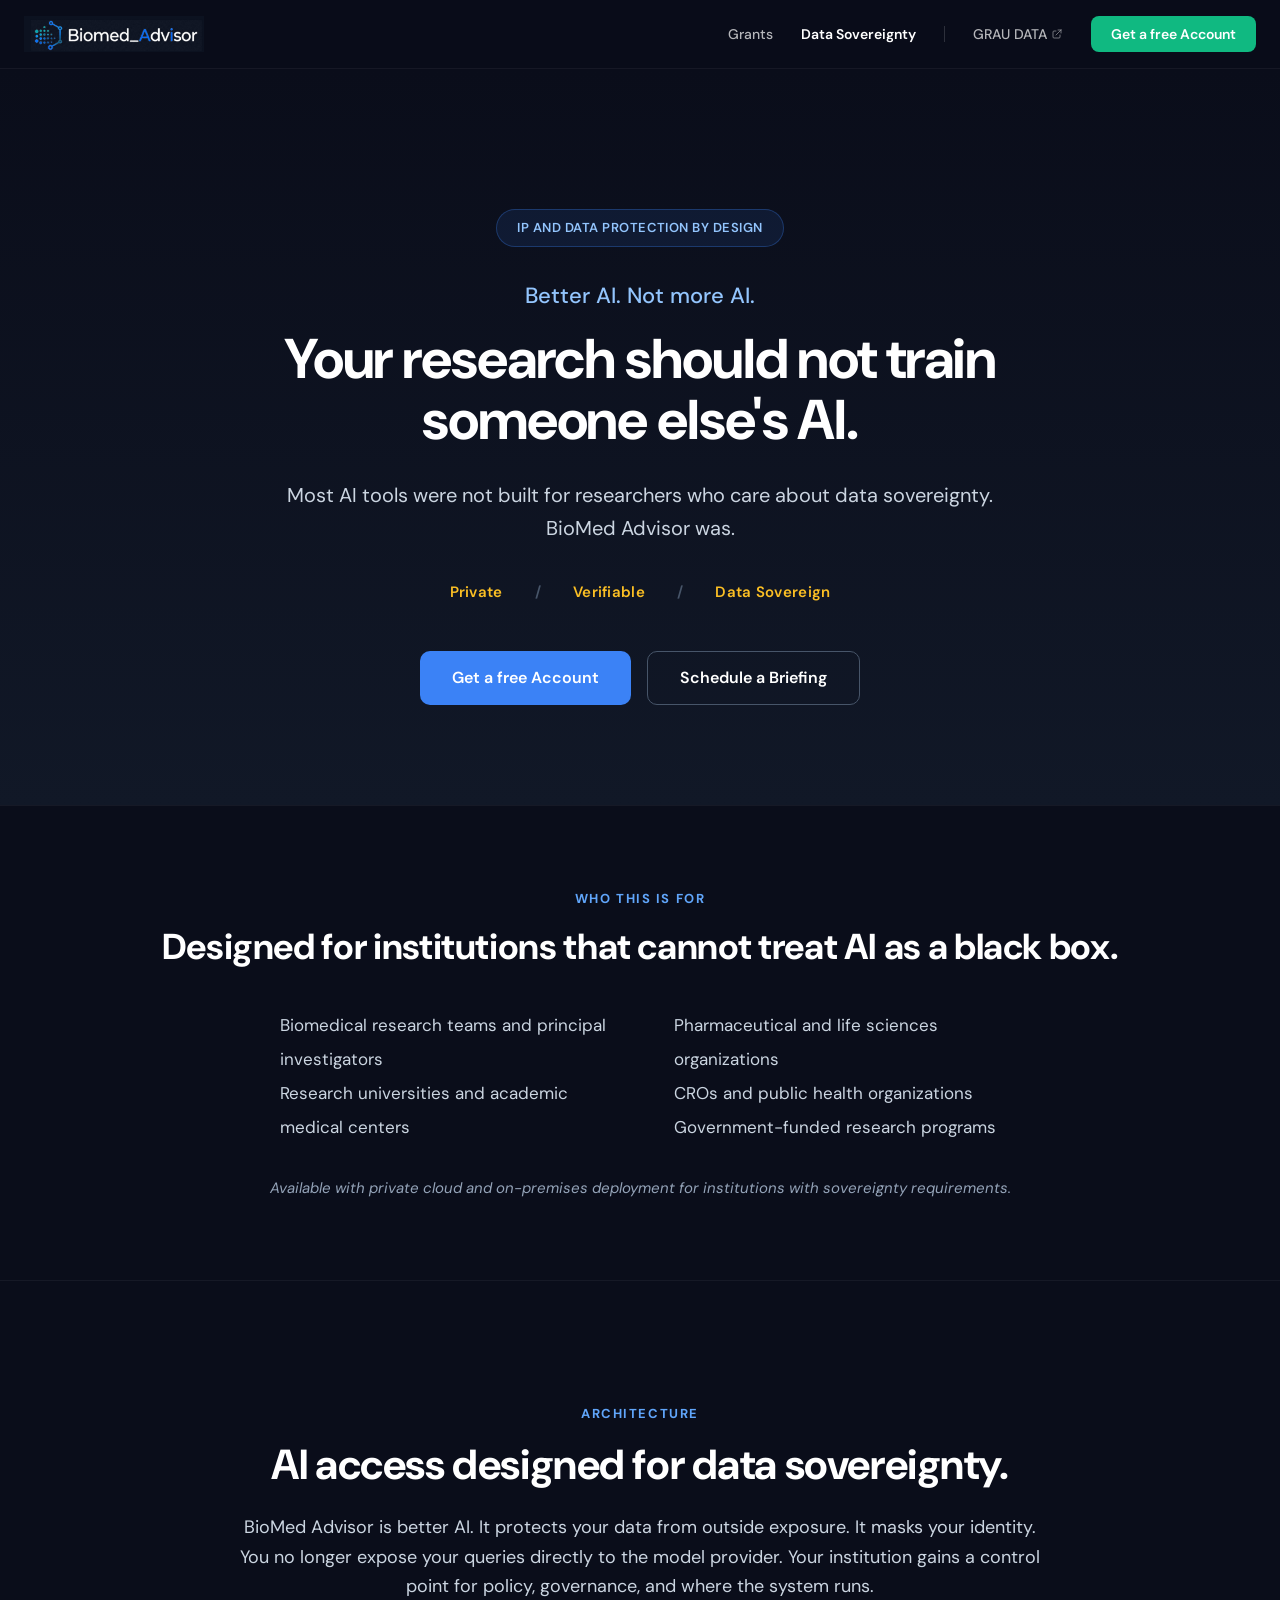
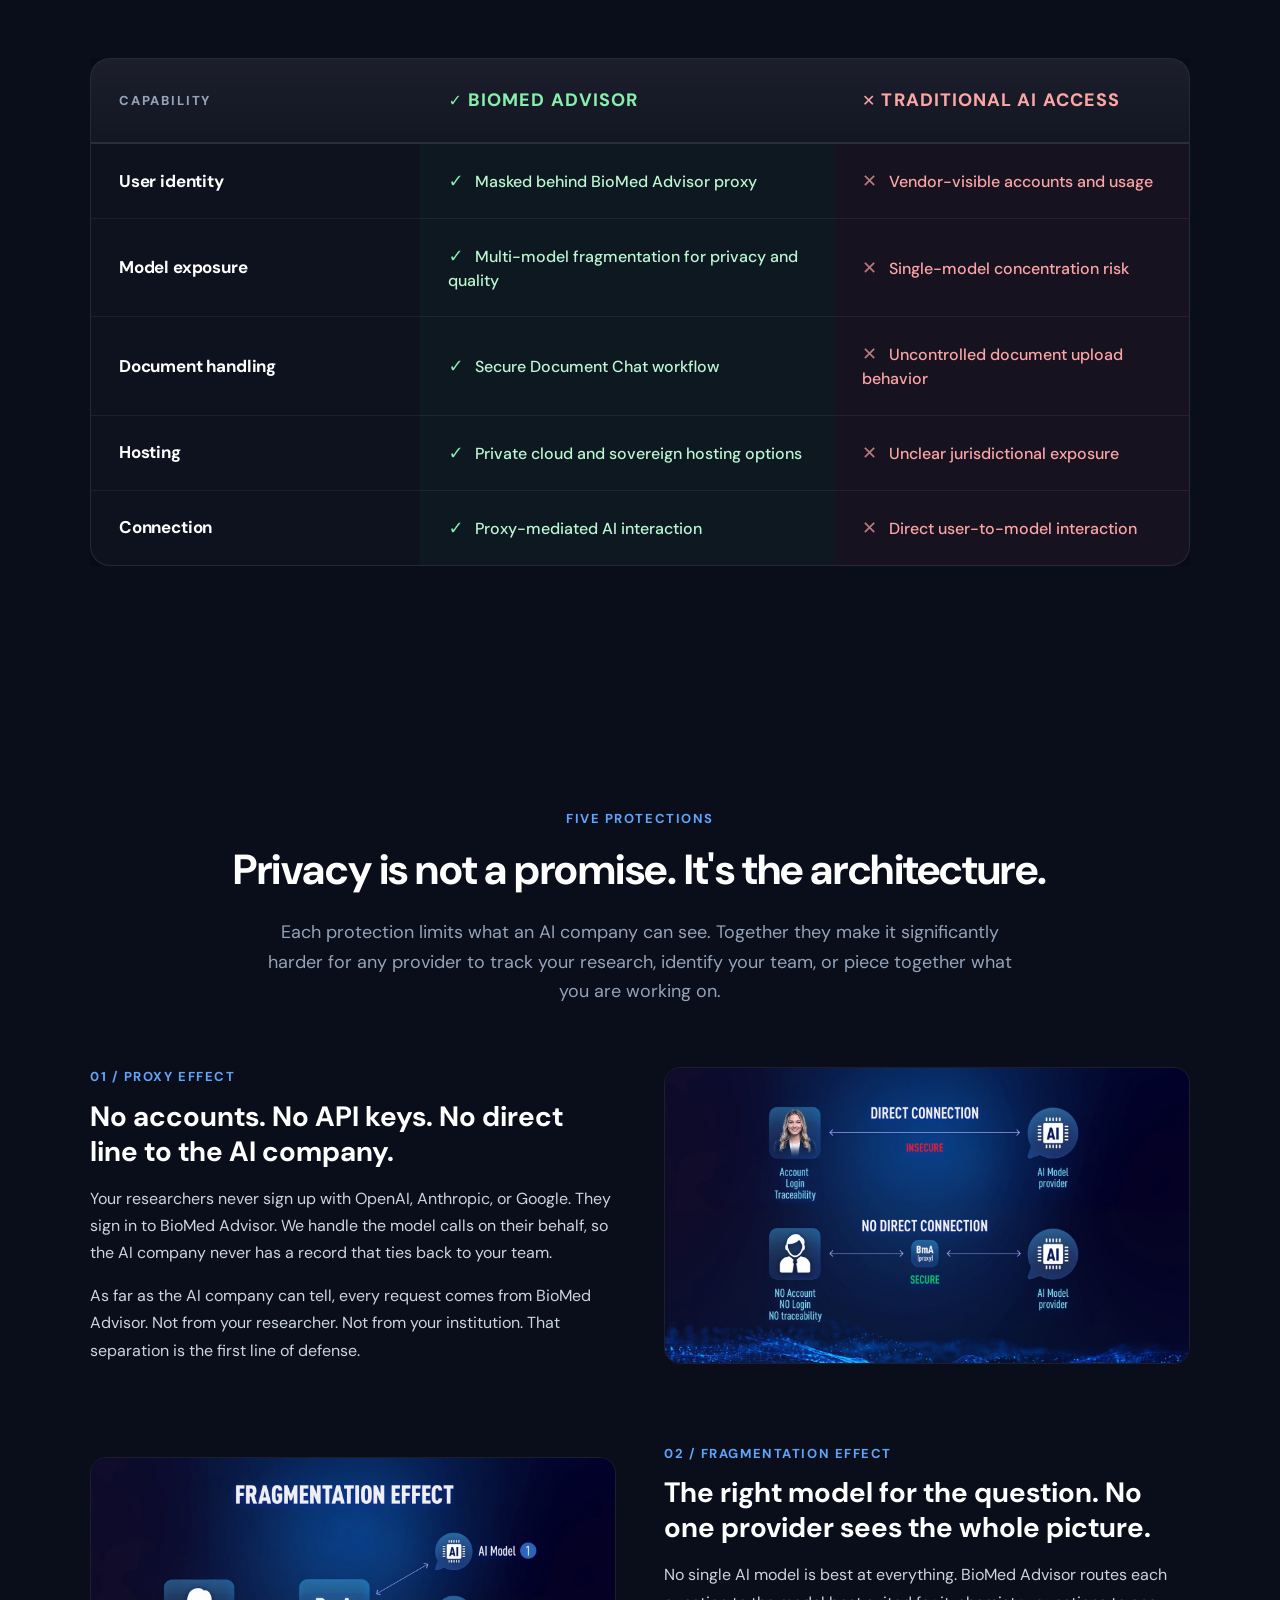
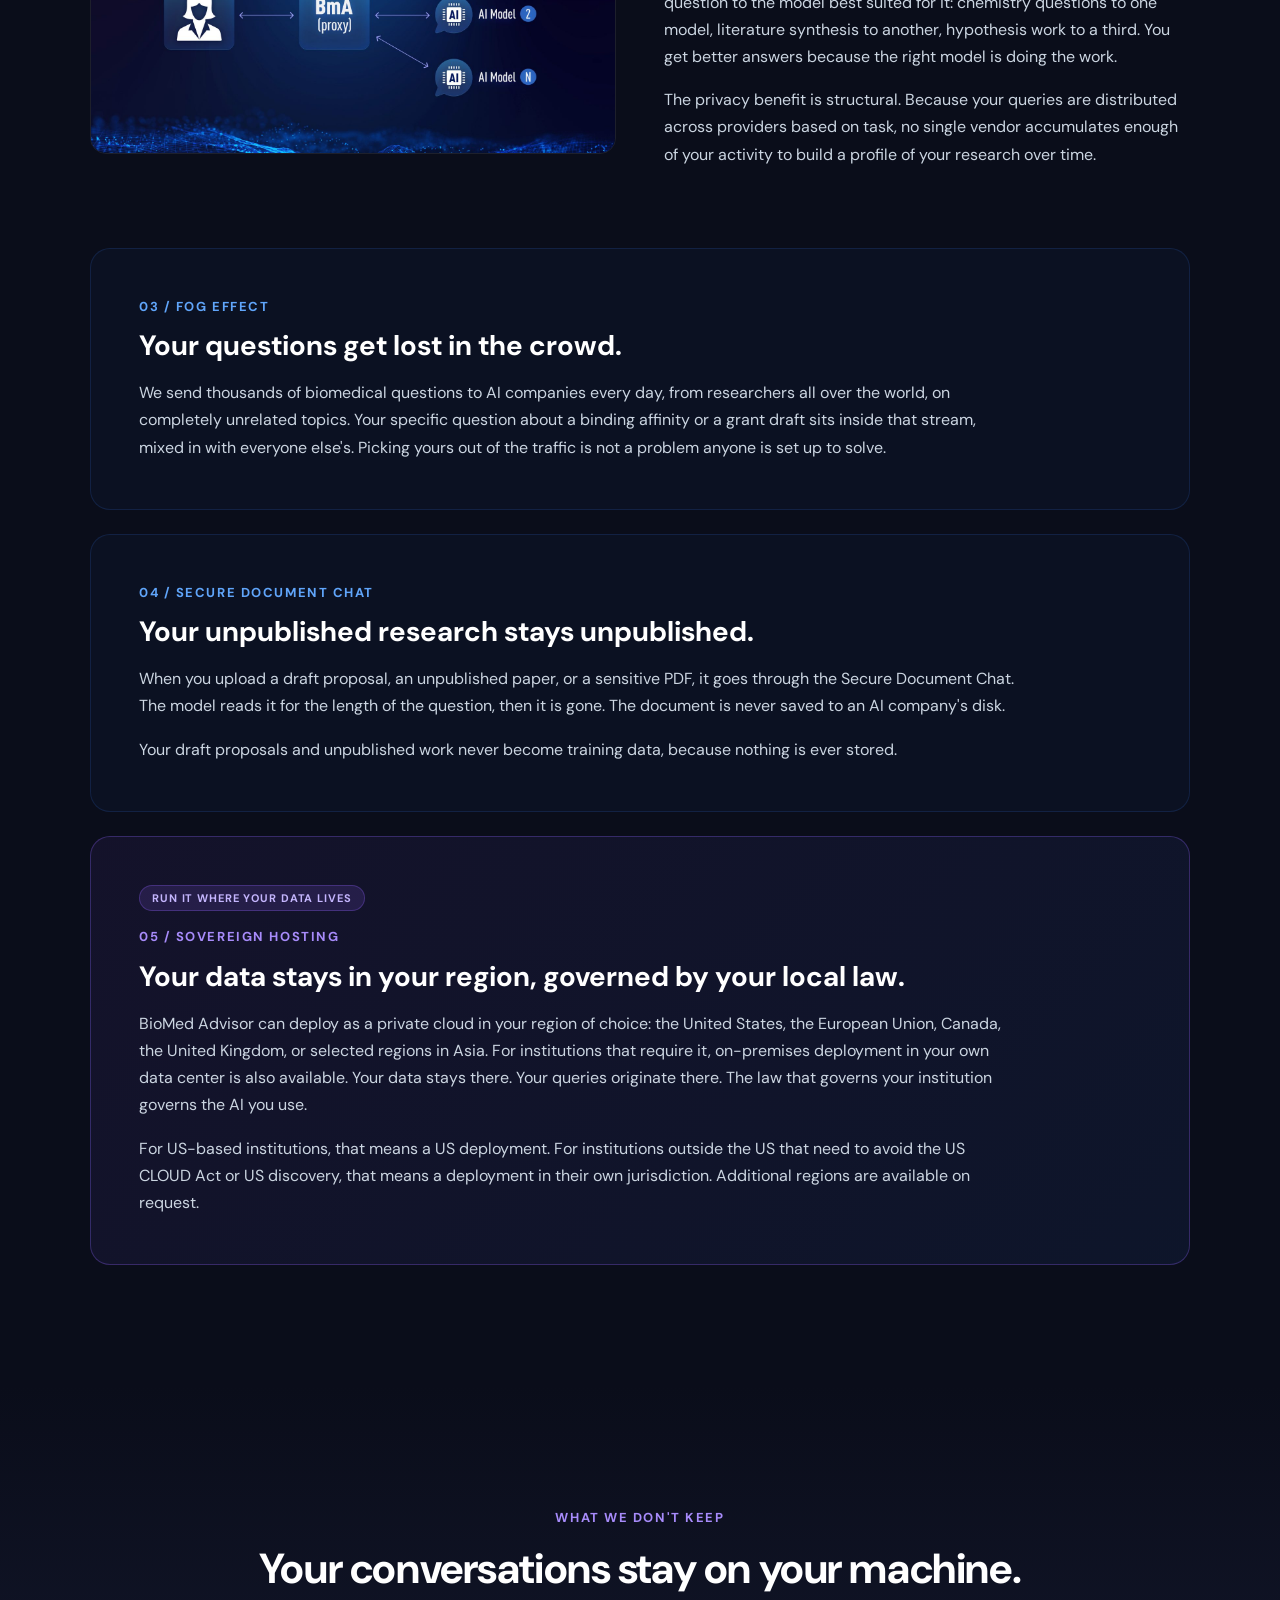
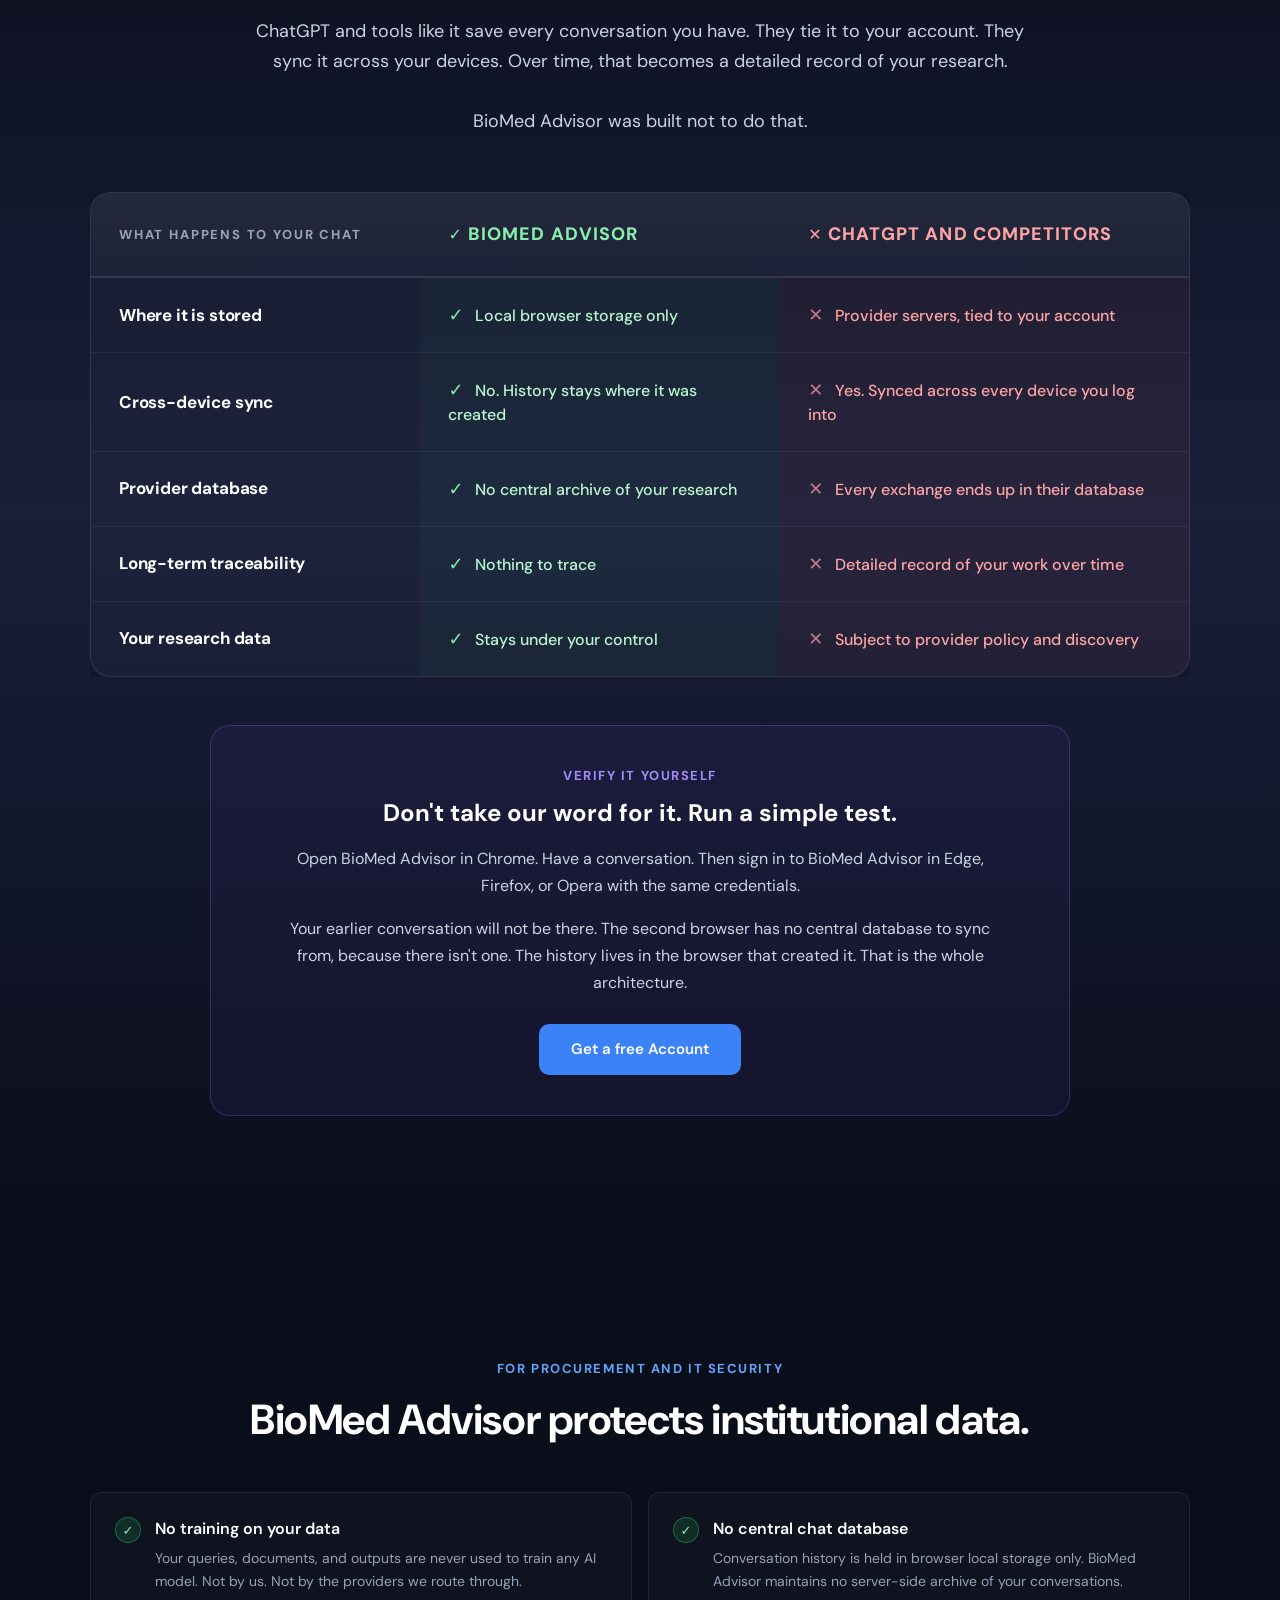
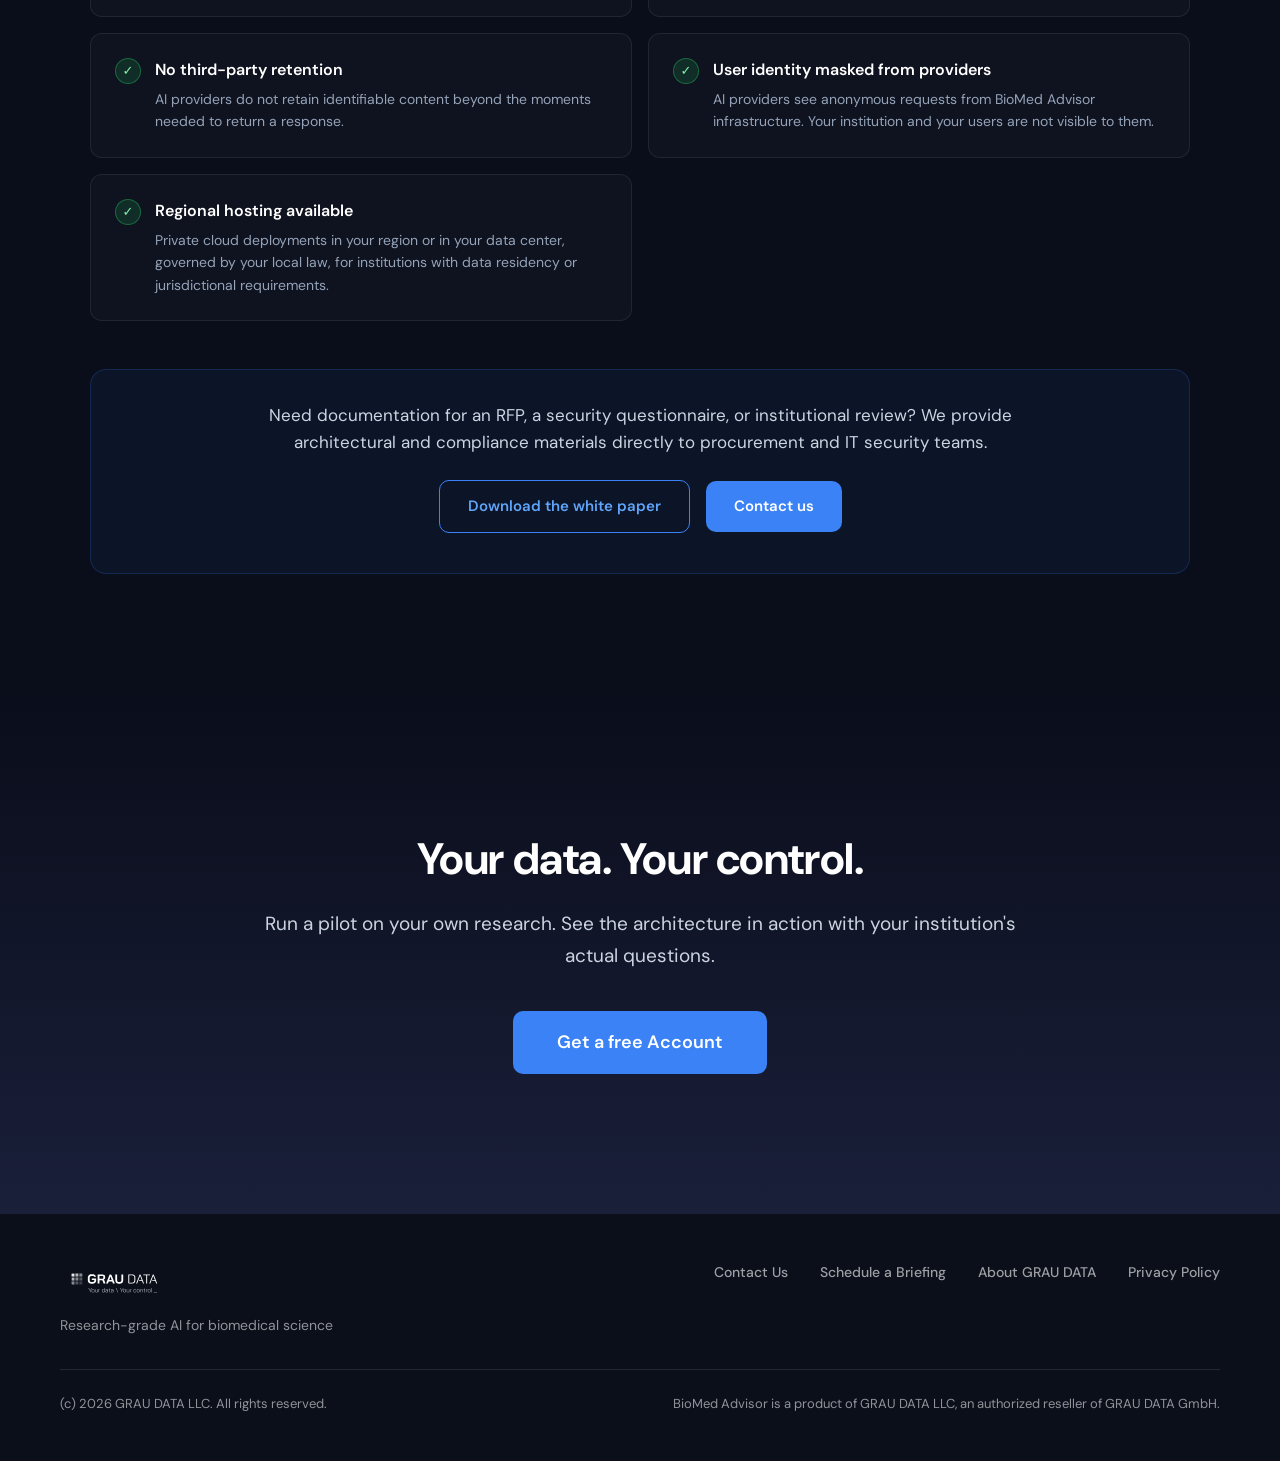
==== data-sovereignty/index.html @ 381a98a2 "Add files via upload" ====
<!DOCTYPE html>
<html lang="en">
<head>
<meta charset="UTF-8"/>
<meta name="viewport" content="width=device-width,initial-scale=1.0"/>
<title>Data Sovereignty &mdash; BioMed Advisor</title>
<meta name="description" content="Your research should not train someone else's AI. Five protections that make BioMed Advisor the only AI built for researchers who care about data sovereignty."/>
<meta property="og:title" content="Data Sovereignty &mdash; BioMed Advisor"/>
<meta property="og:description" content="Better AI. Not more AI. Private. Verifiable. Data Sovereign."/>
<meta property="og:type" content="website"/>
<meta property="og:url" content="https://biomedadvisor.com/data-sovereignty"/>
<link rel="stylesheet" href="/styles.css"/>
<link rel="preconnect" href="https://fonts.googleapis.com"/>
<link rel="preconnect" href="https://fonts.gstatic.com" crossorigin/>
<link href="https://fonts.googleapis.com/css2?family=DM+Sans:ital,wght@0,300;0,400;0,500;0,600;0,700;1,400&family=DM+Serif+Display:ital@0;1&display=swap" rel="stylesheet"/>
<style>
*{font-family:'DM Sans',system-ui,sans-serif;box-sizing:border-box;margin:0;padding:0;}
body{background:#0a0d1a;color:#fff;overflow-x:hidden;}
h1,h2,h3,h4{font-family:'DM Sans',system-ui,sans-serif;}
.reveal,.reveal-left,.reveal-right{opacity:1;transform:none;transition:opacity 0.6s ease,transform 0.6s ease;}
.reveal.animate{opacity:0;transform:translateY(30px);}
.reveal.animate.visible{opacity:1;transform:translateY(0);}
.reveal-left.animate{opacity:0;transform:translateX(-30px);}
.reveal-left.animate.visible{opacity:1;transform:translateX(0);}
.reveal-right.animate{opacity:0;transform:translateX(30px);}
.reveal-right.animate.visible{opacity:1;transform:translateX(0);}
.delay-1{transition-delay:.1s;}.delay-2{transition-delay:.2s;}.delay-3{transition-delay:.3s;}
.btn-primary{background:#3b82f6;color:#fff;border:none;padding:14px 32px;border-radius:10px;font-weight:600;font-size:16px;cursor:pointer;transition:background 0.15s,transform 0.15s;display:inline-flex;align-items:center;justify-content:center;text-decoration:none;}
.btn-primary:hover{background:#2563eb;}
.btn-primary:active{transform:translateY(1px);}
.btn-secondary{background:transparent;color:#fff;border:1px solid #475569;padding:14px 32px;border-radius:10px;font-weight:600;font-size:16px;cursor:pointer;transition:border-color 0.15s,color 0.15s;display:inline-flex;align-items:center;justify-content:center;text-decoration:none;}
.btn-secondary:hover{border-color:#93c5fd;color:#93c5fd;}
.eyebrow{font-size:13px;font-weight:700;letter-spacing:0.12em;color:#60a5fa;text-transform:uppercase;}
.eyebrow-purple{font-size:13px;font-weight:700;letter-spacing:0.12em;color:#a78bfa;text-transform:uppercase;}
.section-title{font-size:42px;font-weight:700;letter-spacing:-0.01em;line-height:1.15;}
@media(max-width:900px){.section-title{font-size:30px !important;}.hero-title{font-size:40px !important;}}
.hero-title{font-size:56px;font-weight:700;line-height:1.1;letter-spacing:-0.02em;}
.lead{font-size:19px;color:#cbd5e1;line-height:1.65;}
.compare-table{width:100%;border-collapse:separate;border-spacing:0;background:rgba(255,255,255,0.02);border:1px solid rgba(255,255,255,0.1);border-radius:20px;overflow:hidden;box-shadow:0 20px 60px rgba(0,0,0,0.4);}
.compare-table thead tr{background:linear-gradient(180deg,rgba(255,255,255,0.06) 0%,rgba(255,255,255,0.02) 100%);}
.compare-table th{padding:28px 28px;text-align:left;font-size:14px;letter-spacing:0.14em;text-transform:uppercase;font-weight:800;border-bottom:2px solid rgba(255,255,255,0.1);}
.compare-table th.feature-head{color:#94a3b8;font-size:13px;}
.compare-table th.bma{color:#86efac;font-size:18px;letter-spacing:0.06em;}
.compare-table th.trad{color:#fca5a5;font-size:18px;letter-spacing:0.06em;}
.compare-table th.bma::before{content:"\2713  ";font-size:16px;}
.compare-table th.trad::before{content:"\2715  ";font-size:16px;}
.compare-table td{padding:24px 28px;font-size:16px;border-bottom:1px solid rgba(255,255,255,0.06);vertical-align:middle;line-height:1.45;}
.compare-table tr:last-child td{border-bottom:none;}
.compare-table td.feature{font-weight:700;color:#fff;width:30%;font-size:17px;letter-spacing:-0.01em;}
.compare-table td.bma-cell{color:#bbf7d0;font-weight:500;background:rgba(34,197,94,0.04);position:relative;}
.compare-table td.bma-cell::before{content:"\2713";color:#86efac;font-weight:700;margin-right:12px;font-size:18px;display:inline-block;}
.compare-table td.trad-cell{color:#fca5a5;font-weight:500;background:rgba(239,68,68,0.04);position:relative;}
.compare-table td.trad-cell::before{content:"\2715";color:#fca5a5;font-weight:700;margin-right:12px;font-size:18px;display:inline-block;opacity:0.7;}
.compare-table tbody tr{transition:background 0.15s;}
.compare-table tbody tr:hover{background:rgba(255,255,255,0.015);}
.compare-table tbody tr:hover td.bma-cell{background:rgba(34,197,94,0.07);}
.compare-table tbody tr:hover td.trad-cell{background:rgba(239,68,68,0.07);}
@media(max-width:700px){
  .compare-table th,.compare-table td{padding:16px 14px;font-size:13px;}
  .compare-table th.bma,.compare-table th.trad{font-size:14px;}
  .compare-table td.feature{font-size:14px;width:34%;}
  .compare-table td.bma-cell::before,.compare-table td.trad-cell::before{margin-right:6px;font-size:14px;}
}
.pillar-row{display:grid;grid-template-columns:1fr 1fr;gap:48px;align-items:center;margin-bottom:80px;}
@media(max-width:900px){.pillar-row{grid-template-columns:1fr;gap:32px;margin-bottom:56px;}}
.pillar-row.reverse > div:first-child{order:2;}
.pillar-row.reverse > div:last-child{order:1;}
@media(max-width:900px){.pillar-row.reverse > div:first-child,.pillar-row.reverse > div:last-child{order:initial;}}
.pillar-img{width:100%;border-radius:16px;border:1px solid rgba(255,255,255,0.08);display:block;}
.pillar-card{background:rgba(59,130,246,0.04);border:1px solid rgba(59,130,246,0.15);border-radius:20px;padding:48px;margin-bottom:24px;}
@media(max-width:700px){.pillar-card{padding:32px 24px;}}
.pillar-sovereign{background:linear-gradient(135deg,rgba(139,92,246,0.08) 0%,rgba(59,130,246,0.08) 100%);border:1px solid rgba(139,92,246,0.3);border-radius:20px;padding:48px;}
@media(max-width:700px){.pillar-sovereign{padding:32px 24px;}}
.compliance-grid{display:grid;grid-template-columns:1fr 1fr;gap:16px;}
@media(max-width:900px){.compliance-grid{grid-template-columns:1fr;}}
.compliance-card{background:rgba(255,255,255,0.025);border:1px solid rgba(255,255,255,0.08);border-radius:12px;padding:24px;display:flex;gap:14px;}
.compliance-check{flex-shrink:0;width:26px;height:26px;border-radius:9999px;background:rgba(34,197,94,0.15);border:1px solid rgba(34,197,94,0.4);color:#86efac;display:flex;align-items:center;justify-content:center;font-weight:700;font-size:13px;}
.audience-list{max-width:760px;margin:0 auto;padding-left:20px;color:#cbd5e1;line-height:2;font-size:17px;column-count:2;column-gap:48px;}
@media(max-width:700px){.audience-list{column-count:1;font-size:15px;}}
.kicker-trio{display:flex;justify-content:center;flex-wrap:wrap;gap:12px 32px;font-size:15px;font-weight:600;color:#fbbf24;letter-spacing:0.02em;}
.kicker-divider{color:#475569;}
.section{padding:120px 24px;}
@media(max-width:900px){.section{padding:80px 20px;}}
.nav-link{transition:color 0.15s;}
.nav-link:hover{color:#fff;}
.mobile-menu{display:none;}
.mobile-menu.open{display:flex;}
@media(max-width:767px){.desktop-nav{display:none;}.mobile-toggle{display:flex;}}
@media(min-width:768px){.mobile-toggle{display:none;}}
</style>
</head>
<body>

<!-- NAV -->
<nav id="bma-nav" class="sticky top-0 z-50 backdrop-blur-md border-b border-white/5 transition-shadow duration-200" style="background:rgba(10,13,26,0.95);">
  <div class="max-w-7xl mx-auto px-6 py-4 flex items-center justify-between gap-6">
    <a href="/" class="flex items-center no-underline">
      <img src="/assets/bma-logo.png" alt="BioMed Advisor" style="height:36px;width:auto;display:block;"/>
    </a>
    <div class="desktop-nav hidden md:flex items-center gap-7">
      <a href="/grants" class="nav-link text-sm font-medium text-white/70 no-underline">Grants</a>
      <a href="/data-sovereignty" class="nav-link text-sm font-semibold text-white no-underline">Data Sovereignty</a>
      <span class="w-px h-4 bg-white/15"></span>
      <a href="https://us.graudata.com" target="_blank" rel="noopener" class="nav-link text-sm font-medium text-white/70 no-underline inline-flex items-center gap-1">
        GRAU DATA
        <svg class="w-3 h-3 opacity-60" fill="none" viewBox="0 0 24 24" stroke="currentColor"><path stroke-linecap="round" stroke-linejoin="round" stroke-width="2" d="M10 6H6a2 2 0 00-2 2v10a2 2 0 002 2h10a2 2 0 002-2v-4M14 4h6m0 0v6m0-6L10 14"/></svg>
      </a>
      <button onclick="openAccountModal()" class="text-sm font-semibold text-white px-5 py-2 rounded-lg" style="background:#10b981;border:none;cursor:pointer;">Get a free Account</button>
    </div>
    <button class="mobile-toggle md:hidden text-white" onclick="toggleMobileMenu()" aria-label="Toggle menu">
      <svg class="w-6 h-6" fill="none" viewBox="0 0 24 24" stroke="currentColor"><path stroke-linecap="round" stroke-linejoin="round" stroke-width="2" d="M4 6h16M4 12h16M4 18h16"/></svg>
    </button>
  </div>
  <div id="mobile-menu" class="mobile-menu md:hidden flex-col gap-1 px-6 pb-4" style="background:rgba(10,13,26,0.98);">
    <a href="/grants" class="text-base font-medium text-white/80 py-3 no-underline border-b border-white/5">Grants</a>
    <a href="/data-sovereignty" class="text-base font-semibold text-white py-3 no-underline border-b border-white/5">Data Sovereignty</a>
    <a href="https://us.graudata.com" target="_blank" rel="noopener" class="text-base font-medium text-white/80 py-3 no-underline border-b border-white/5 inline-flex items-center gap-1">
      GRAU DATA
      <svg class="w-3 h-3 opacity-60" fill="none" viewBox="0 0 24 24" stroke="currentColor"><path stroke-linecap="round" stroke-linejoin="round" stroke-width="2" d="M10 6H6a2 2 0 00-2 2v10a2 2 0 002 2h10a2 2 0 002-2v-4M14 4h6m0 0v6m0-6L10 14"/></svg>
    </a>
    <button onclick="openAccountModal()" class="mt-3 text-sm font-semibold text-white px-5 py-3 rounded-lg" style="background:#10b981;border:none;cursor:pointer;">Get a free Account</button>
  </div>
</nav>

<!-- HERO -->
<section class="section" style="padding:140px 24px 100px;text-align:center;background:linear-gradient(180deg,#0a0d1a 0%,#111827 100%);">
  <div style="max-width:980px;margin:0 auto;">
    <div class="reveal" style="display:inline-flex;align-items:center;gap:8px;background:rgba(59,130,246,0.1);border:1px solid rgba(59,130,246,0.3);border-radius:9999px;padding:8px 20px;font-size:13px;font-weight:600;margin-bottom:32px;color:#93c5fd;letter-spacing:0.04em;">
      IP AND DATA PROTECTION BY DESIGN
    </div>
    <div class="reveal delay-1" style="font-size:22px;font-weight:500;color:#93c5fd;margin-bottom:16px;">Better AI. Not more AI.</div>
    <h1 class="hero-title reveal delay-1" style="margin:0 auto 28px;max-width:920px;">
      Your research should not train someone else's AI.
    </h1>
    <p class="lead reveal delay-2" style="font-size:20px;max-width:760px;margin:0 auto 36px;">
      Most AI tools were not built for researchers who care about data sovereignty. BioMed Advisor was.
    </p>
    <div class="reveal delay-2 kicker-trio" style="margin-bottom:48px;">
      <span>Private</span>
      <span class="kicker-divider">/</span>
      <span>Verifiable</span>
      <span class="kicker-divider">/</span>
      <span>Data Sovereign</span>
    </div>
    <div class="reveal delay-3" style="display:flex;gap:16px;justify-content:center;flex-wrap:wrap;">
      <button onclick="openAccountModal()" class="btn-primary">Get a free Account</button>
      <a href="https://tidycal.com/graudata/30-minute-meeting-1dleel9" target="_blank" rel="noopener" class="btn-secondary">Schedule a Briefing</a>
    </div>
  </div>
</section>

<!-- AUDIENCE -->
<section class="section" style="padding:80px 24px;background:#0a0d1a;border-top:1px solid rgba(255,255,255,0.05);">
  <div style="max-width:1100px;margin:0 auto;">
    <div class="reveal" style="text-align:center;margin-bottom:40px;">
      <span class="eyebrow">WHO THIS IS FOR</span>
      <h2 class="section-title" style="margin:16px 0 0;font-size:36px;">Designed for institutions that cannot treat AI as a black box.</h2>
    </div>
    <ul class="audience-list reveal delay-1">
      <li>Biomedical research teams and principal investigators</li>
      <li>Research universities and academic medical centers</li>
      <li>Pharmaceutical and life sciences organizations</li>
      <li>CROs and public health organizations</li>
      <li>Government-funded research programs</li>
    </ul>
    <p class="reveal delay-2" style="text-align:center;font-size:15px;color:#94a3b8;font-style:italic;max-width:760px;margin:32px auto 0;line-height:1.6;">Available with private cloud and on-premises deployment for institutions with sovereignty requirements.</p>
  </div>
</section>

<!-- TOPOLOGY -->
<section class="section" style="background:#0a0d1a;border-top:1px solid rgba(255,255,255,0.05);">
  <div style="max-width:1100px;margin:0 auto;">
    <div class="reveal" style="text-align:center;margin-bottom:56px;">
      <span class="eyebrow">ARCHITECTURE</span>
      <h2 class="section-title" style="margin:16px 0 24px;">AI access designed for data sovereignty.</h2>
      <p class="lead" style="font-size:18px;max-width:820px;margin:0 auto;">
        BioMed Advisor is better AI. It protects your data from outside exposure. It masks your identity. You no longer expose your queries directly to the model provider. Your institution gains a control point for policy, governance, and where the system runs.
      </p>
    </div>
    <div class="reveal delay-1" style="overflow-x:auto;">
      <table class="compare-table">
        <thead>
          <tr>
            <th class="feature-head" style="width:30%;">Capability</th>
            <th class="bma">BioMed Advisor</th>
            <th class="trad">Traditional AI Access</th>
          </tr>
        </thead>
        <tbody>
          <tr>
            <td class="feature">User identity</td>
            <td class="bma-cell">Masked behind BioMed Advisor proxy</td>
            <td class="trad-cell">Vendor-visible accounts and usage</td>
          </tr>
          <tr>
            <td class="feature">Model exposure</td>
            <td class="bma-cell">Multi-model fragmentation for privacy and quality</td>
            <td class="trad-cell">Single-model concentration risk</td>
          </tr>
          <tr>
            <td class="feature">Document handling</td>
            <td class="bma-cell">Secure Document Chat workflow</td>
            <td class="trad-cell">Uncontrolled document upload behavior</td>
          </tr>
          <tr>
            <td class="feature">Hosting</td>
            <td class="bma-cell">Private cloud and sovereign hosting options</td>
            <td class="trad-cell">Unclear jurisdictional exposure</td>
          </tr>
          <tr>
            <td class="feature">Connection</td>
            <td class="bma-cell">Proxy-mediated AI interaction</td>
            <td class="trad-cell">Direct user-to-model interaction</td>
          </tr>
        </tbody>
      </table>
    </div>
  </div>
</section>

<!-- FIVE PILLARS INTRO -->
<section class="section" style="padding:120px 24px 60px;background:#0a0d1a;">
  <div class="reveal" style="max-width:1100px;margin:0 auto;text-align:center;">
    <span class="eyebrow">FIVE PROTECTIONS</span>
    <h2 class="section-title" style="margin:16px 0 24px;">Privacy is not a promise. It's the architecture.</h2>
    <p class="lead" style="font-size:18px;color:#94a3b8;max-width:760px;margin:0 auto;">
      Each protection limits what an AI company can see. Together they make it significantly harder for any provider to track your research, identify your team, or piece together what you are working on.
    </p>
  </div>
</section>

<!-- FIVE PILLARS -->
<section class="section" style="padding:0 24px 120px;background:#0a0d1a;">
  <div style="max-width:1100px;margin:0 auto;">

    <div class="pillar-row reveal">
      <div>
        <div class="eyebrow" style="margin-bottom:12px;">01 / PROXY EFFECT</div>
        <h3 style="font-size:28px;font-weight:700;margin-bottom:16px;line-height:1.25;">No accounts. No API keys. No direct line to the AI company.</h3>
        <p style="font-size:16px;color:#cbd5e1;line-height:1.7;margin-bottom:16px;">Your researchers never sign up with OpenAI, Anthropic, or Google. They sign in to BioMed Advisor. We handle the model calls on their behalf, so the AI company never has a record that ties back to your team.</p>
        <p style="font-size:16px;color:#cbd5e1;line-height:1.7;">As far as the AI company can tell, every request comes from BioMed Advisor. Not from your researcher. Not from your institution. That separation is the first line of defense.</p>
      </div>
      <div>
        <img src="/assets/diagram-proxy.jpg" alt="Proxy architecture diagram: direct researcher-to-AI is insecure; routing through BioMed Advisor proxy is secure" loading="lazy" decoding="async" class="pillar-img"/>
      </div>
    </div>

    <div class="pillar-row reverse reveal">
      <div>
        <div class="eyebrow" style="margin-bottom:12px;">02 / FRAGMENTATION EFFECT</div>
        <h3 style="font-size:28px;font-weight:700;margin-bottom:16px;line-height:1.25;">The right model for the question. No one provider sees the whole picture.</h3>
        <p style="font-size:16px;color:#cbd5e1;line-height:1.7;margin-bottom:16px;">No single AI model is best at everything. BioMed Advisor routes each question to the model best suited for it: chemistry questions to one model, literature synthesis to another, hypothesis work to a third. You get better answers because the right model is doing the work.</p>
        <p style="font-size:16px;color:#cbd5e1;line-height:1.7;">The privacy benefit is structural. Because your queries are distributed across providers based on task, no single vendor accumulates enough of your activity to build a profile of your research over time.</p>
      </div>
      <div>
        <img src="/assets/diagram-fragmentation.jpg" alt="Fragmentation effect diagram: queries fan out from BmA proxy to multiple independent AI models" loading="lazy" decoding="async" class="pillar-img"/>
      </div>
    </div>

    <div class="pillar-card reveal">
      <div class="eyebrow" style="margin-bottom:12px;">03 / FOG EFFECT</div>
      <h3 style="font-size:28px;font-weight:700;margin-bottom:16px;line-height:1.25;">Your questions get lost in the crowd.</h3>
      <p style="font-size:16px;color:#cbd5e1;line-height:1.7;max-width:880px;">We send thousands of biomedical questions to AI companies every day, from researchers all over the world, on completely unrelated topics. Your specific question about a binding affinity or a grant draft sits inside that stream, mixed in with everyone else's. Picking yours out of the traffic is not a problem anyone is set up to solve.</p>
    </div>

    <div class="pillar-card reveal">
      <div class="eyebrow" style="margin-bottom:12px;">04 / SECURE DOCUMENT CHAT</div>
      <h3 style="font-size:28px;font-weight:700;margin-bottom:16px;line-height:1.25;">Your unpublished research stays unpublished.</h3>
      <p style="font-size:16px;color:#cbd5e1;line-height:1.7;margin-bottom:16px;max-width:880px;">When you upload a draft proposal, an unpublished paper, or a sensitive PDF, it goes through the Secure Document Chat. The model reads it for the length of the question, then it is gone. The document is never saved to an AI company's disk.</p>
      <p style="font-size:16px;color:#cbd5e1;line-height:1.7;max-width:880px;">Your draft proposals and unpublished work never become training data, because nothing is ever stored.</p>
    </div>

    <div class="pillar-sovereign reveal">
      <div style="display:inline-flex;align-items:center;gap:8px;background:rgba(139,92,246,0.15);border:1px solid rgba(139,92,246,0.3);border-radius:9999px;padding:4px 12px;font-size:11px;font-weight:700;margin-bottom:16px;color:#c4b5fd;letter-spacing:0.08em;text-transform:uppercase;">
        Run it where your data lives
      </div>
      <div class="eyebrow-purple" style="margin-bottom:12px;">05 / SOVEREIGN HOSTING</div>
      <h3 style="font-size:28px;font-weight:700;margin-bottom:16px;line-height:1.25;">Your data stays in your region, governed by your local law.</h3>
      <p style="font-size:16px;color:#cbd5e1;line-height:1.7;margin-bottom:16px;max-width:880px;">BioMed Advisor can deploy as a private cloud in your region of choice: the United States, the European Union, Canada, the United Kingdom, or selected regions in Asia. For institutions that require it, on-premises deployment in your own data center is also available. Your data stays there. Your queries originate there. The law that governs your institution governs the AI you use.</p>
      <p style="font-size:16px;color:#cbd5e1;line-height:1.7;max-width:880px;">For US-based institutions, that means a US deployment. For institutions outside the US that need to avoid the US CLOUD Act or US discovery, that means a deployment in their own jurisdiction. Additional regions are available on request.</p>
    </div>

  </div>
</section>

<!-- LOCAL CHAT HISTORY -->
<section class="section" style="background:linear-gradient(180deg,#0a0d1a 0%,#1a1f3a 50%,#0a0d1a 100%);">
  <div style="max-width:1100px;margin:0 auto;">
    <div class="reveal" style="text-align:center;margin-bottom:56px;">
      <span class="eyebrow-purple">WHAT WE DON'T KEEP</span>
      <h2 class="section-title" style="margin:16px 0 24px;">Your conversations stay on your machine.</h2>
      <p class="lead" style="font-size:18px;max-width:780px;margin:0 auto;">
        ChatGPT and tools like it save every conversation you have. They tie it to your account. They sync it across your devices. Over time, that becomes a detailed record of your research.
        <br/><br/>
        BioMed Advisor was built not to do that.
      </p>
    </div>
    <div class="reveal delay-1" style="overflow-x:auto;margin-bottom:48px;">
      <table class="compare-table">
        <thead>
          <tr>
            <th class="feature-head" style="width:30%;">What happens to your chat</th>
            <th class="bma">BioMed Advisor</th>
            <th class="trad">ChatGPT and competitors</th>
          </tr>
        </thead>
        <tbody>
          <tr>
            <td class="feature">Where it is stored</td>
            <td class="bma-cell">Local browser storage only</td>
            <td class="trad-cell">Provider servers, tied to your account</td>
          </tr>
          <tr>
            <td class="feature">Cross-device sync</td>
            <td class="bma-cell">No. History stays where it was created</td>
            <td class="trad-cell">Yes. Synced across every device you log into</td>
          </tr>
          <tr>
            <td class="feature">Provider database</td>
            <td class="bma-cell">No central archive of your research</td>
            <td class="trad-cell">Every exchange ends up in their database</td>
          </tr>
          <tr>
            <td class="feature">Long-term traceability</td>
            <td class="bma-cell">Nothing to trace</td>
            <td class="trad-cell">Detailed record of your work over time</td>
          </tr>
          <tr>
            <td class="feature">Your research data</td>
            <td class="bma-cell">Stays under your control</td>
            <td class="trad-cell">Subject to provider policy and discovery</td>
          </tr>
        </tbody>
      </table>
    </div>
    <div class="reveal delay-2" style="background:rgba(139,92,246,0.06);border:1px solid rgba(139,92,246,0.3);border-radius:20px;padding:40px;text-align:center;max-width:860px;margin:0 auto;">
      <div class="eyebrow-purple" style="margin-bottom:12px;">VERIFY IT YOURSELF</div>
      <h3 style="font-size:24px;font-weight:700;margin-bottom:16px;line-height:1.3;">Don't take our word for it. Run a simple test.</h3>
      <p style="font-size:16px;color:#cbd5e1;line-height:1.7;margin-bottom:16px;max-width:720px;margin-left:auto;margin-right:auto;">Open BioMed Advisor in Chrome. Have a conversation. Then sign in to BioMed Advisor in Edge, Firefox, or Opera with the same credentials.</p>
      <p style="font-size:16px;color:#cbd5e1;line-height:1.7;max-width:720px;margin:0 auto 28px;">Your earlier conversation will not be there. The second browser has no central database to sync from, because there isn't one. The history lives in the browser that created it. That is the whole architecture.</p>
      <button onclick="openAccountModal()" class="btn-primary" style="padding:14px 32px;font-size:15px;">Get a free Account</button>
    </div>
  </div>
</section>

<!-- COMPLIANCE -->
<section class="section" style="background:#0a0d1a;">
  <div style="max-width:1100px;margin:0 auto;">
    <div class="reveal" style="text-align:center;margin-bottom:48px;">
      <span class="eyebrow">FOR PROCUREMENT AND IT SECURITY</span>
      <h2 class="section-title" style="margin:16px 0 0;">BioMed Advisor protects institutional data.</h2>
    </div>
    <div class="compliance-grid reveal delay-1">
      <div class="compliance-card">
        <div class="compliance-check">&#10003;</div>
        <div>
          <h4 style="font-size:16px;font-weight:600;margin-bottom:6px;">No training on your data</h4>
          <p style="color:#94a3b8;line-height:1.6;font-size:14px;">Your queries, documents, and outputs are never used to train any AI model. Not by us. Not by the providers we route through.</p>
        </div>
      </div>
      <div class="compliance-card">
        <div class="compliance-check">&#10003;</div>
        <div>
          <h4 style="font-size:16px;font-weight:600;margin-bottom:6px;">No central chat database</h4>
          <p style="color:#94a3b8;line-height:1.6;font-size:14px;">Conversation history is held in browser local storage only. BioMed Advisor maintains no server-side archive of your conversations.</p>
        </div>
      </div>
      <div class="compliance-card">
        <div class="compliance-check">&#10003;</div>
        <div>
          <h4 style="font-size:16px;font-weight:600;margin-bottom:6px;">No third-party retention</h4>
          <p style="color:#94a3b8;line-height:1.6;font-size:14px;">AI providers do not retain identifiable content beyond the moments needed to return a response.</p>
        </div>
      </div>
      <div class="compliance-card">
        <div class="compliance-check">&#10003;</div>
        <div>
          <h4 style="font-size:16px;font-weight:600;margin-bottom:6px;">User identity masked from providers</h4>
          <p style="color:#94a3b8;line-height:1.6;font-size:14px;">AI providers see anonymous requests from BioMed Advisor infrastructure. Your institution and your users are not visible to them.</p>
        </div>
      </div>
      <div class="compliance-card">
        <div class="compliance-check">&#10003;</div>
        <div>
          <h4 style="font-size:16px;font-weight:600;margin-bottom:6px;">Regional hosting available</h4>
          <p style="color:#94a3b8;line-height:1.6;font-size:14px;">Private cloud deployments in your region or in your data center, governed by your local law, for institutions with data residency or jurisdictional requirements.</p>
        </div>
      </div>
    </div>
    <div class="reveal delay-2" style="margin-top:48px;padding:32px;background:rgba(59,130,246,0.06);border:1px solid rgba(59,130,246,0.2);border-radius:16px;text-align:center;">
      <p style="font-size:17px;color:#cbd5e1;line-height:1.6;margin-bottom:24px;max-width:760px;margin-left:auto;margin-right:auto;">
        Need documentation for an RFP, a security questionnaire, or institutional review? We provide architectural and compliance materials directly to procurement and IT security teams.
      </p>
      <a href="https://www.dropbox.com/scl/fi/jb4exvbfoer5y5xndxwfx/BioMed_Advisor_White_Paper.pdf?rlkey=gxb13dlmu4iv8b1bwt2qhik6t" target="_blank" rel="noopener" style="display:inline-block;background:transparent;color:#60a5fa;border:1px solid #3b82f6;padding:14px 28px;border-radius:10px;font-size:15px;font-weight:600;text-decoration:none;margin-right:12px;margin-bottom:8px;">Download the white paper</a>
      <button onclick="openContactModal()" style="display:inline-block;background:#3b82f6;color:#fff;border:none;padding:14px 28px;border-radius:10px;font-size:15px;font-weight:600;cursor:pointer;margin-bottom:8px;">Contact us</button>
    </div>
  </div>
</section>

<!-- CLOSING CTA -->
<section class="section" style="padding:140px 24px;text-align:center;background:linear-gradient(180deg,#0a0d1a 0%,#1a1f3a 100%);">
  <div class="reveal" style="max-width:760px;margin:0 auto;">
    <h2 class="section-title" style="font-size:44px;margin-bottom:24px;">Your data. Your control.</h2>
    <p class="lead" style="font-size:19px;margin-bottom:40px;">Run a pilot on your own research. See the architecture in action with your institution's actual questions.</p>
    <button onclick="openAccountModal()" class="btn-primary" style="padding:18px 44px;font-size:18px;">Get a free Account</button>
  </div>
</section>

<!-- FOOTER -->
<footer style="background:#0a0f1a;color:rgba(255,255,255,0.55);padding:48px 40px;box-sizing:border-box;">
  <div style="max-width:1160px;margin:0 auto;">
    <div style="display:flex;justify-content:space-between;align-items:flex-start;flex-wrap:wrap;gap:24px;margin-bottom:32px;">
      <div>
        <img src="/assets/grau-logo-white.svg" alt="GRAU DATA" style="height:42px;width:auto;display:block;margin-bottom:10px;"/>
        <div style="font-size:14px;line-height:1.6;">Research-grade AI for biomedical science</div>
      </div>
      <div style="display:flex;gap:32px;flex-wrap:wrap;align-items:center;">
        <a href="#" onclick="openContactModal();return false;" style="color:rgba(255,255,255,0.6);text-decoration:none;font-size:14px;font-weight:500;cursor:pointer;">Contact Us</a>
        <a href="https://tidycal.com/graudata/30-minute-meeting-1dleel9" target="_blank" rel="noopener" style="color:rgba(255,255,255,0.6);text-decoration:none;font-size:14px;font-weight:500;">Schedule a Briefing</a>
        <a href="/about.html" style="color:rgba(255,255,255,0.6);text-decoration:none;font-size:14px;font-weight:500;">About GRAU DATA</a>
        <a href="/privacy.html" style="color:rgba(255,255,255,0.6);text-decoration:none;font-size:14px;font-weight:500;">Privacy Policy</a>
      </div>
    </div>
    <div style="border-top:1px solid rgba(255,255,255,0.1);padding-top:24px;display:flex;justify-content:space-between;flex-wrap:wrap;gap:12px;font-size:13px;">
      <span>(c) 2026 GRAU DATA LLC. All rights reserved.</span>
      <span>BioMed Advisor is a product of GRAU DATA LLC, an authorized reseller of GRAU DATA GmbH.</span>
    </div>
  </div>
</footer>

<!-- ACCOUNT MODAL -->
<div id="account-modal" style="display:none;position:fixed;inset:0;z-index:9999;align-items:center;justify-content:center;background:rgba(10,25,41,0.85);padding:20px;backdrop-filter:blur(4px);" onclick="if(event.target===this)closeAccountModal();">
  <div style="background:#fff;border-radius:16px;padding:44px 44px 36px;max-width:540px;width:100%;position:relative;box-shadow:0 24px 64px rgba(0,0,0,0.4);max-height:92vh;overflow-y:auto;">
    <button onclick="closeAccountModal()" style="position:absolute;top:16px;right:20px;background:none;border:none;font-size:24px;cursor:pointer;color:#999;line-height:1;padding:4px;" aria-label="Close">&times;</button>
    <div style="text-align:center;margin-bottom:28px;">
      <div style="width:56px;height:56px;background:linear-gradient(135deg,#10b981,#059669);border-radius:16px;display:flex;align-items:center;justify-content:center;margin:0 auto 16px;color:#fff;font-size:20px;font-weight:700;">BmA</div>
      <h3 style="font-family:'DM Serif Display',serif;font-size:26px;color:#0f172a;margin:0 0 8px;font-weight:400;">Get a free Account</h3>
      <p style="font-size:14px;color:#6b7280;margin:0;">Tell us about you. We&apos;ll get you started.</p>
    </div>
    <form id="account-form" action="https://formspree.io/f/xojronob" method="POST" style="display:flex;flex-direction:column;gap:14px;">
      <div style="display:grid;grid-template-columns:1fr 1fr;gap:12px;">
        <div>
          <label style="font-size:13px;font-weight:600;color:#374151;display:block;margin-bottom:6px;">First Name *</label>
          <input name="first_name" required placeholder="Jane" style="width:100%;padding:11px 14px;border:2px solid #e5e7eb;border-radius:10px;font-size:15px;outline:none;box-sizing:border-box;" onfocus="this.style.borderColor='#10b981'" onblur="this.style.borderColor='#e5e7eb'"/>
        </div>
        <div>
          <label style="font-size:13px;font-weight:600;color:#374151;display:block;margin-bottom:6px;">Last Name *</label>
          <input name="last_name" required placeholder="Smith" style="width:100%;padding:11px 14px;border:2px solid #e5e7eb;border-radius:10px;font-size:15px;outline:none;box-sizing:border-box;" onfocus="this.style.borderColor='#10b981'" onblur="this.style.borderColor='#e5e7eb'"/>
        </div>
      </div>
      <div>
        <label style="font-size:13px;font-weight:600;color:#374151;display:block;margin-bottom:6px;">Institution *</label>
        <input name="institution" required placeholder="University of..." style="width:100%;padding:11px 14px;border:2px solid #e5e7eb;border-radius:10px;font-size:15px;outline:none;box-sizing:border-box;" onfocus="this.style.borderColor='#10b981'" onblur="this.style.borderColor='#e5e7eb'"/>
      </div>
      <div>
        <label style="font-size:13px;font-weight:600;color:#374151;display:block;margin-bottom:6px;">Position / Title *</label>
        <input name="position" required placeholder="Principal Investigator, Researcher..." style="width:100%;padding:11px 14px;border:2px solid #e5e7eb;border-radius:10px;font-size:15px;outline:none;box-sizing:border-box;" onfocus="this.style.borderColor='#10b981'" onblur="this.style.borderColor='#e5e7eb'"/>
      </div>
      <div>
        <label style="font-size:13px;font-weight:600;color:#374151;display:block;margin-bottom:6px;">Email Address *</label>
        <input name="email" type="email" required placeholder="jane@university.edu" style="width:100%;padding:11px 14px;border:2px solid #e5e7eb;border-radius:10px;font-size:15px;outline:none;box-sizing:border-box;" onfocus="this.style.borderColor='#10b981'" onblur="this.style.borderColor='#e5e7eb'"/>
      </div>
      <div>
        <label style="font-size:13px;font-weight:600;color:#374151;display:block;margin-bottom:6px;">Phone *</label>
        <input name="phone" type="tel" required placeholder="+1 555 555 5555" style="width:100%;padding:11px 14px;border:2px solid #e5e7eb;border-radius:10px;font-size:15px;outline:none;box-sizing:border-box;" onfocus="this.style.borderColor='#10b981'" onblur="this.style.borderColor='#e5e7eb'"/>
      </div>
      <input type="hidden" name="source" value="data-sovereignty-account"/>
      <button type="submit" style="width:100%;padding:15px;background:linear-gradient(135deg,#10b981,#059669);color:white;font-size:16px;font-weight:600;border:none;border-radius:12px;cursor:pointer;box-shadow:0 8px 24px rgba(16,185,129,0.4);margin-top:4px;">Get Free Access</button>
      <p style="text-align:center;font-size:12px;color:#9ca3af;margin:4px 0 0;line-height:1.5;">By submitting, you accept to be contacted by GRAU DATA.</p>
    </form>
    <div id="account-success" style="display:none;text-align:center;padding:24px 0;">
      <div style="font-size:48px;margin-bottom:16px;">&#x1F389;</div>
      <h3 style="font-family:'DM Serif Display',serif;font-size:24px;color:#0f172a;margin:0 0 8px;font-weight:400;">You&apos;re in!</h3>
      <p style="color:#6b7280;font-size:15px;">A member of the GRAU DATA team will contact you shortly. Welcome to BioMed Advisor.</p>
    </div>
  </div>
</div>

<!-- CONTACT MODAL -->
<div id="contact-modal" style="display:none;position:fixed;inset:0;z-index:9999;align-items:center;justify-content:center;background:rgba(10,25,41,0.85);padding:20px;backdrop-filter:blur(4px);" onclick="if(event.target===this)closeContactModal();">
  <div style="background:#fff;border-radius:16px;padding:44px 44px 36px;max-width:540px;width:100%;position:relative;box-shadow:0 24px 64px rgba(0,0,0,0.4);max-height:92vh;overflow-y:auto;">
    <button onclick="closeContactModal()" style="position:absolute;top:16px;right:20px;background:none;border:none;font-size:24px;cursor:pointer;color:#999;line-height:1;padding:4px;" aria-label="Close">&times;</button>
    <div style="text-align:center;margin-bottom:28px;">
      <div style="width:56px;height:56px;background:linear-gradient(135deg,#3b82f6,#2563eb);border-radius:16px;display:flex;align-items:center;justify-content:center;margin:0 auto 16px;color:#fff;font-size:20px;font-weight:700;">BmA</div>
      <h3 style="font-family:'DM Serif Display',serif;font-size:26px;color:#0f172a;margin:0 0 8px;font-weight:400;">Contact Us</h3>
      <p style="font-size:14px;color:#6b7280;margin:0;">Send us a message and we&apos;ll respond promptly.</p>
    </div>
    <form id="contact-form" action="https://formspree.io/f/mojnopqw" method="POST" style="display:flex;flex-direction:column;gap:14px;">
      <div>
        <label style="font-size:13px;font-weight:600;color:#374151;display:block;margin-bottom:6px;">Name *</label>
        <input name="name" required placeholder="Jane Smith" style="width:100%;padding:11px 14px;border:2px solid #e5e7eb;border-radius:10px;font-size:15px;outline:none;box-sizing:border-box;" onfocus="this.style.borderColor='#3b82f6'" onblur="this.style.borderColor='#e5e7eb'"/>
      </div>
      <div>
        <label style="font-size:13px;font-weight:600;color:#374151;display:block;margin-bottom:6px;">Email Address *</label>
        <input name="email" type="email" required placeholder="jane@university.edu" style="width:100%;padding:11px 14px;border:2px solid #e5e7eb;border-radius:10px;font-size:15px;outline:none;box-sizing:border-box;" onfocus="this.style.borderColor='#3b82f6'" onblur="this.style.borderColor='#e5e7eb'"/>
      </div>
      <div>
        <label style="font-size:13px;font-weight:600;color:#374151;display:block;margin-bottom:6px;">Subject *</label>
        <input name="subject" required placeholder="How can we help?" style="width:100%;padding:11px 14px;border:2px solid #e5e7eb;border-radius:10px;font-size:15px;outline:none;box-sizing:border-box;" onfocus="this.style.borderColor='#3b82f6'" onblur="this.style.borderColor='#e5e7eb'"/>
      </div>
      <div>
        <label style="font-size:13px;font-weight:600;color:#374151;display:block;margin-bottom:6px;">Message *</label>
        <textarea name="message" required rows="5" placeholder="Tell us what you need..." style="width:100%;padding:11px 14px;border:2px solid #e5e7eb;border-radius:10px;font-size:15px;outline:none;box-sizing:border-box;resize:vertical;font-family:inherit;" onfocus="this.style.borderColor='#3b82f6'" onblur="this.style.borderColor='#e5e7eb'"></textarea>
      </div>
      <input type="hidden" name="source" value="data-sovereignty-contact"/>
      <button type="submit" style="width:100%;padding:15px;background:linear-gradient(135deg,#3b82f6,#2563eb);color:white;font-size:16px;font-weight:600;border:none;border-radius:12px;cursor:pointer;box-shadow:0 8px 24px rgba(59,130,246,0.4);margin-top:4px;">Send Message</button>
      <p style="text-align:center;font-size:12px;color:#9ca3af;margin:4px 0 0;line-height:1.5;">By submitting, you accept to be contacted by GRAU DATA.</p>
    </form>
    <div id="contact-success" style="display:none;text-align:center;padding:24px 0;">
      <div style="font-size:48px;margin-bottom:16px;">&#x2713;</div>
      <h3 style="font-family:'DM Serif Display',serif;font-size:24px;color:#0f172a;margin:0 0 8px;font-weight:400;">Message sent!</h3>
      <p style="color:#6b7280;font-size:15px;">A member of the GRAU DATA team will be in touch shortly.</p>
    </div>
  </div>
</div>

<script>
// Scroll reveal
var observer = new IntersectionObserver(function(entries){
  entries.forEach(function(entry){ if(entry.isIntersecting) entry.target.classList.add('visible'); });
}, {threshold:0.1, rootMargin:'-50px'});
document.querySelectorAll('.reveal,.reveal-left,.reveal-right').forEach(function(el){
  el.classList.add('animate');
  observer.observe(el);
});

// Nav scroll shadow
var nav = document.getElementById('bma-nav');
function updateNavShadow(){
  if(!nav) return;
  nav.style.boxShadow = window.scrollY > 8 ? '0 8px 24px rgba(0,0,0,0.35)' : 'none';
}
window.addEventListener('scroll', updateNavShadow, {passive:true});
updateNavShadow();

function toggleMobileMenu(){
  document.getElementById('mobile-menu').classList.toggle('open');
}

function openAccountModal(){
  document.getElementById('account-modal').style.display='flex';
  document.body.style.overflow='hidden';
  document.getElementById('mobile-menu').classList.remove('open');
}
function closeAccountModal(){
  document.getElementById('account-modal').style.display='none';
  document.body.style.overflow='';
}
function openContactModal(){
  document.getElementById('contact-modal').style.display='flex';
  document.body.style.overflow='hidden';
  document.getElementById('mobile-menu').classList.remove('open');
}
function closeContactModal(){
  document.getElementById('contact-modal').style.display='none';
  document.body.style.overflow='';
}
document.addEventListener('keydown', function(e){
  if(e.key==='Escape'){ closeAccountModal(); closeContactModal(); }
});

function wireForm(formId, successId){
  var form = document.getElementById(formId);
  if(!form) return;
  form.addEventListener('submit', async function(e){
    e.preventDefault();
    var btn = this.querySelector('button[type=submit]');
    var originalText = btn.textContent;
    btn.textContent = 'Submitting...';
    btn.disabled = true;
    try {
      var res = await fetch(this.action, {
        method: 'POST',
        body: new FormData(this),
        headers: {'Accept':'application/json'}
      });
      if(res.ok){
        this.style.display = 'none';
        document.getElementById(successId).style.display = 'block';
      } else {
        btn.textContent = 'Error — please try again';
        btn.disabled = false;
        setTimeout(function(){ btn.textContent = originalText; }, 3000);
      }
    } catch(err){
      btn.textContent = 'Error — please try again';
      btn.disabled = false;
      setTimeout(function(){ btn.textContent = originalText; }, 3000);
    }
  });
}
wireForm('account-form', 'account-success');
wireForm('contact-form', 'contact-success');
</script>

</body>
</html>
---- styles.css ----
*,:after,:before{--tw-border-spacing-x:0;--tw-border-spacing-y:0;--tw-translate-x:0;--tw-translate-y:0;--tw-rotate:0;--tw-skew-x:0;--tw-skew-y:0;--tw-scale-x:1;--tw-scale-y:1;--tw-pan-x: ;--tw-pan-y: ;--tw-pinch-zoom: ;--tw-scroll-snap-strictness:proximity;--tw-gradient-from-position: ;--tw-gradient-via-position: ;--tw-gradient-to-position: ;--tw-ordinal: ;--tw-slashed-zero: ;--tw-numeric-figure: ;--tw-numeric-spacing: ;--tw-numeric-fraction: ;--tw-ring-inset: ;--tw-ring-offset-width:0px;--tw-ring-offset-color:#fff;--tw-ring-color:rgba(59,130,246,.5);--tw-ring-offset-shadow:0 0 #0000;--tw-ring-shadow:0 0 #0000;--tw-shadow:0 0 #0000;--tw-shadow-colored:0 0 #0000;--tw-blur: ;--tw-brightness: ;--tw-contrast: ;--tw-grayscale: ;--tw-hue-rotate: ;--tw-invert: ;--tw-saturate: ;--tw-sepia: ;--tw-drop-shadow: ;--tw-backdrop-blur: ;--tw-backdrop-brightness: ;--tw-backdrop-contrast: ;--tw-backdrop-grayscale: ;--tw-backdrop-hue-rotate: ;--tw-backdrop-invert: ;--tw-backdrop-opacity: ;--tw-backdrop-saturate: ;--tw-backdrop-sepia: ;--tw-contain-size: ;--tw-contain-layout: ;--tw-contain-paint: ;--tw-contain-style: }::backdrop{--tw-border-spacing-x:0;--tw-border-spacing-y:0;--tw-translate-x:0;--tw-translate-y:0;--tw-rotate:0;--tw-skew-x:0;--tw-skew-y:0;--tw-scale-x:1;--tw-scale-y:1;--tw-pan-x: ;--tw-pan-y: ;--tw-pinch-zoom: ;--tw-scroll-snap-strictness:proximity;--tw-gradient-from-position: ;--tw-gradient-via-position: ;--tw-gradient-to-position: ;--tw-ordinal: ;--tw-slashed-zero: ;--tw-numeric-figure: ;--tw-numeric-spacing: ;--tw-numeric-fraction: ;--tw-ring-inset: ;--tw-ring-offset-width:0px;--tw-ring-offset-color:#fff;--tw-ring-color:rgba(59,130,246,.5);--tw-ring-offset-shadow:0 0 #0000;--tw-ring-shadow:0 0 #0000;--tw-shadow:0 0 #0000;--tw-shadow-colored:0 0 #0000;--tw-blur: ;--tw-brightness: ;--tw-contrast: ;--tw-grayscale: ;--tw-hue-rotate: ;--tw-invert: ;--tw-saturate: ;--tw-sepia: ;--tw-drop-shadow: ;--tw-backdrop-blur: ;--tw-backdrop-brightness: ;--tw-backdrop-contrast: ;--tw-backdrop-grayscale: ;--tw-backdrop-hue-rotate: ;--tw-backdrop-invert: ;--tw-backdrop-opacity: ;--tw-backdrop-saturate: ;--tw-backdrop-sepia: ;--tw-contain-size: ;--tw-contain-layout: ;--tw-contain-paint: ;--tw-contain-style: }/*! tailwindcss v3.4.17 | MIT License | https://tailwindcss.com*/*,:after,:before{box-sizing:border-box;border:0 solid #e5e7eb}:after,:before{--tw-content:""}:host,html{line-height:1.5;-webkit-text-size-adjust:100%;-moz-tab-size:4;-o-tab-size:4;tab-size:4;font-family:DM Sans,sans-serif;font-feature-settings:normal;font-variation-settings:normal;-webkit-tap-highlight-color:transparent}body{margin:0;line-height:inherit}hr{height:0;color:inherit;border-top-width:1px}abbr:where([title]){-webkit-text-decoration:underline dotted;text-decoration:underline dotted}h1,h2,h3,h4,h5,h6{font-size:inherit;font-weight:inherit}a{color:inherit;text-decoration:inherit}b,strong{font-weight:bolder}code,kbd,pre,samp{font-family:ui-monospace,SFMono-Regular,Menlo,Monaco,Consolas,Liberation Mono,Courier New,monospace;font-feature-settings:normal;font-variation-settings:normal;font-size:1em}small{font-size:80%}sub,sup{font-size:75%;line-height:0;position:relative;vertical-align:baseline}sub{bottom:-.25em}sup{top:-.5em}table{text-indent:0;border-color:inherit;border-collapse:collapse}button,input,optgroup,select,textarea{font-family:inherit;font-feature-settings:inherit;font-variation-settings:inherit;font-size:100%;font-weight:inherit;line-height:inherit;letter-spacing:inherit;color:inherit;margin:0;padding:0}button,select{text-transform:none}button,input:where([type=button]),input:where([type=reset]),input:where([type=submit]){-webkit-appearance:button;background-color:transparent;background-image:none}:-moz-focusring{outline:auto}:-moz-ui-invalid{box-shadow:none}progress{vertical-align:baseline}::-webkit-inner-spin-button,::-webkit-outer-spin-button{height:auto}[type=search]{-webkit-appearance:textfield;outline-offset:-2px}::-webkit-search-decoration{-webkit-appearance:none}::-webkit-file-upload-button{-webkit-appearance:button;font:inherit}summary{display:list-item}blockquote,dd,dl,figure,h1,h2,h3,h4,h5,h6,hr,p,pre{margin:0}fieldset{margin:0}fieldset,legend{padding:0}menu,ol,ul{list-style:none;margin:0;padding:0}dialog{padding:0}textarea{resize:vertical}input::-moz-placeholder,textarea::-moz-placeholder{opacity:1;color:#9ca3af}input::placeholder,textarea::placeholder{opacity:1;color:#9ca3af}[role=button],button{cursor:pointer}:disabled{cursor:default}audio,canvas,embed,iframe,img,object,svg,video{display:block;vertical-align:middle}img,video{max-width:100%;height:auto}[hidden]:where(:not([hidden=until-found])){display:none}.pointer-events-none{pointer-events:none}.visible{visibility:visible}.absolute{position:absolute}.relative{position:relative}.sticky{position:sticky}.-inset-4{inset:-1rem}.inset-0{inset:0}.-top-6{top:-1.5rem}.bottom-0{bottom:0}.bottom-1\/4{bottom:25%}.bottom-10{bottom:2.5rem}.bottom-20{bottom:5rem}.left-0{left:0}.left-1\/2{left:50%}.left-1\/4{left:25%}.left-10{left:2.5rem}.left-20{left:5rem}.right-0{right:0}.right-1\/4{right:25%}.right-10{right:2.5rem}.right-20{right:5rem}.top-0{top:0}.top-1\/2{top:50%}.top-1\/4{top:25%}.top-10{top:2.5rem}.top-20{top:5rem}.z-10{z-index:10}.z-50{z-index:50}.mx-auto{margin-left:auto;margin-right:auto}.mb-1{margin-bottom:.25rem}.mb-10{margin-bottom:2.5rem}.mb-12{margin-bottom:3rem}.mb-14{margin-bottom:3.5rem}.mb-16{margin-bottom:4rem}.mb-2{margin-bottom:.5rem}.mb-3{margin-bottom:.75rem}.mb-4{margin-bottom:1rem}.mb-5{margin-bottom:1.25rem}.mb-6{margin-bottom:1.5rem}.mb-7{margin-bottom:1.75rem}.mb-8{margin-bottom:2rem}.mt-0\.5{margin-top:.125rem}.mt-1{margin-top:.25rem}.mt-12{margin-top:3rem}.mt-2{margin-top:.5rem}.mt-3{margin-top:.75rem}.mt-4{margin-top:1rem}.mt-5{margin-top:1.25rem}.mt-6{margin-top:1.5rem}.block{display:block}.inline-block{display:inline-block}.flex{display:flex}.inline-flex{display:inline-flex}.table{display:table}.grid{display:grid}.hidden{display:none}.h-1{height:.25rem}.h-10{height:2.5rem}.h-12{height:3rem}.h-14{height:3.5rem}.h-16{height:4rem}.h-20{height:5rem}.h-3{height:.75rem}.h-4{height:1rem}.h-5{height:1.25rem}.h-6{height:1.5rem}.h-64{height:16rem}.h-7{height:1.75rem}.h-8{height:2rem}.h-80{height:20rem}.h-96{height:24rem}.h-\[400px\]{height:400px}.h-\[500px\]{height:500px}.h-\[600px\]{height:600px}.h-full{height:100%}.h-px{height:1px}.w-10{width:2.5rem}.w-12{width:3rem}.w-14{width:3.5rem}.w-16{width:4rem}.w-20{width:5rem}.w-24{width:6rem}.w-3{width:.75rem}.w-5{width:1.25rem}.w-6{width:1.5rem}.w-64{width:16rem}.w-7{width:1.75rem}.w-8{width:2rem}.w-80{width:20rem}.w-96{width:24rem}.w-\[400px\]{width:400px}.w-\[500px\]{width:500px}.w-\[600px\]{width:600px}.w-full{width:100%}.w-px{width:1px}.max-w-3xl{max-width:48rem}.max-w-4xl{max-width:56rem}.max-w-5xl{max-width:64rem}.max-w-6xl{max-width:72rem}.max-w-7xl{max-width:80rem}.max-w-sm{max-width:24rem}.max-w-xl{max-width:36rem}.flex-1{flex:1 1 0%}.flex-shrink-0,.shrink-0{flex-shrink:0}.flex-grow{flex-grow:1}.-translate-x-1\/2{--tw-translate-x:-50%}.-translate-x-1\/2,.-translate-y-1\/2{transform:translate(var(--tw-translate-x),var(--tw-translate-y)) rotate(var(--tw-rotate)) skewX(var(--tw-skew-x)) skewY(var(--tw-skew-y)) scaleX(var(--tw-scale-x)) scaleY(var(--tw-scale-y))}.-translate-y-1\/2{--tw-translate-y:-50%}.transform{transform:translate(var(--tw-translate-x),var(--tw-translate-y)) rotate(var(--tw-rotate)) skewX(var(--tw-skew-x)) skewY(var(--tw-skew-y)) scaleX(var(--tw-scale-x)) scaleY(var(--tw-scale-y))}.select-none{-webkit-user-select:none;-moz-user-select:none;user-select:none}.grid-cols-3{grid-template-columns:repeat(3,minmax(0,1fr))}.flex-col{flex-direction:column}.flex-wrap{flex-wrap:wrap}.items-start{align-items:flex-start}.items-center{align-items:center}.items-baseline{align-items:baseline}.justify-center{justify-content:center}.justify-between{justify-content:space-between}.gap-1{gap:.25rem}.gap-12{gap:3rem}.gap-2{gap:.5rem}.gap-3{gap:.75rem}.gap-4{gap:1rem}.gap-5{gap:1.25rem}.gap-6{gap:1.5rem}.gap-7{gap:1.75rem}.gap-8{gap:2rem}.gap-x-8{-moz-column-gap:2rem;column-gap:2rem}.gap-y-3{row-gap:.75rem}.space-y-4>:not([hidden])~:not([hidden]){--tw-space-y-reverse:0;margin-top:calc(1rem*(1 - var(--tw-space-y-reverse)));margin-bottom:calc(1rem*var(--tw-space-y-reverse))}.space-y-6>:not([hidden])~:not([hidden]){--tw-space-y-reverse:0;margin-top:calc(1.5rem*(1 - var(--tw-space-y-reverse)));margin-bottom:calc(1.5rem*var(--tw-space-y-reverse))}.overflow-hidden{overflow:hidden}.rounded-2xl{border-radius:1rem}.rounded-3xl{border-radius:1.5rem}.rounded-full{border-radius:9999px}.rounded-lg{border-radius:.5rem}.rounded-xl{border-radius:.75rem}.rounded-r-xl{border-top-right-radius:.75rem;border-bottom-right-radius:.75rem}.border{border-width:1px}.border-2{border-width:2px}.border-b{border-bottom-width:1px}.border-b-2{border-bottom-width:2px}.border-l-4{border-left-width:4px}.border-t{border-top-width:1px}.border-t-2{border-top-width:2px}.border-amber-100{--tw-border-opacity:1;border-color:rgb(254 243 199/var(--tw-border-opacity,1))}.border-amber-400\/40{border-color:rgba(251,191,36,.4)}.border-blue-100{--tw-border-opacity:1;border-color:rgb(219 234 254/var(--tw-border-opacity,1))}.border-blue-200{--tw-border-opacity:1;border-color:rgb(191 219 254/var(--tw-border-opacity,1))}.border-cyan-100{--tw-border-opacity:1;border-color:rgb(207 250 254/var(--tw-border-opacity,1))}.border-gray-100{--tw-border-opacity:1;border-color:rgb(243 244 246/var(--tw-border-opacity,1))}.border-gray-200{--tw-border-opacity:1;border-color:rgb(229 231 235/var(--tw-border-opacity,1))}.border-gray-300{--tw-border-opacity:1;border-color:rgb(209 213 219/var(--tw-border-opacity,1))}.border-green-200{--tw-border-opacity:1;border-color:rgb(187 247 208/var(--tw-border-opacity,1))}.border-green-300{--tw-border-opacity:1;border-color:rgb(134 239 172/var(--tw-border-opacity,1))}.border-purple-100{--tw-border-opacity:1;border-color:rgb(243 232 255/var(--tw-border-opacity,1))}.border-red-400{--tw-border-opacity:1;border-color:rgb(248 113 113/var(--tw-border-opacity,1))}.border-red-500{--tw-border-opacity:1;border-color:rgb(239 68 68/var(--tw-border-opacity,1))}.border-slate-700{--tw-border-opacity:1;border-color:rgb(51 65 85/var(--tw-border-opacity,1))}.border-teal-100{--tw-border-opacity:1;border-color:rgb(204 251 241/var(--tw-border-opacity,1))}.border-teal-400{--tw-border-opacity:1;border-color:rgb(45 212 191/var(--tw-border-opacity,1))}.border-teal-400\/40{border-color:rgba(45,212,191,.4)}.border-white\/10{border-color:hsla(0,0%,100%,.1)}.border-white\/5{border-color:hsla(0,0%,100%,.05)}.border-yellow-500{--tw-border-opacity:1;border-color:rgb(234 179 8/var(--tw-border-opacity,1))}.border-yellow-500\/50{border-color:rgba(234,179,8,.5)}.bg-amber-500{--tw-bg-opacity:1;background-color:rgb(245 158 11/var(--tw-bg-opacity,1))}.bg-amber-500\/20{background-color:rgba(245,158,11,.2)}.bg-blue-100{--tw-bg-opacity:1;background-color:rgb(219 234 254/var(--tw-bg-opacity,1))}.bg-blue-50{--tw-bg-opacity:1;background-color:rgb(239 246 255/var(--tw-bg-opacity,1))}.bg-blue-600{--tw-bg-opacity:1;background-color:rgb(37 99 235/var(--tw-bg-opacity,1))}.bg-cyan-500{--tw-bg-opacity:1;background-color:rgb(6 182 212/var(--tw-bg-opacity,1))}.bg-emerald-500{--tw-bg-opacity:1;background-color:rgb(16 185 129/var(--tw-bg-opacity,1))}.bg-green-100{--tw-bg-opacity:1;background-color:rgb(220 252 231/var(--tw-bg-opacity,1))}.bg-green-50{--tw-bg-opacity:1;background-color:rgb(240 253 244/var(--tw-bg-opacity,1))}.bg-indigo-500{--tw-bg-opacity:1;background-color:rgb(99 102 241/var(--tw-bg-opacity,1))}.bg-orange-100{--tw-bg-opacity:1;background-color:rgb(255 237 213/var(--tw-bg-opacity,1))}.bg-orange-600{--tw-bg-opacity:1;background-color:rgb(234 88 12/var(--tw-bg-opacity,1))}.bg-purple-100{--tw-bg-opacity:1;background-color:rgb(243 232 255/var(--tw-bg-opacity,1))}.bg-purple-500{--tw-bg-opacity:1;background-color:rgb(168 85 247/var(--tw-bg-opacity,1))}.bg-purple-600{--tw-bg-opacity:1;background-color:rgb(147 51 234/var(--tw-bg-opacity,1))}.bg-red-100{--tw-bg-opacity:1;background-color:rgb(254 226 226/var(--tw-bg-opacity,1))}.bg-red-50{--tw-bg-opacity:1;background-color:rgb(254 242 242/var(--tw-bg-opacity,1))}.bg-slate-100{--tw-bg-opacity:1;background-color:rgb(241 245 249/var(--tw-bg-opacity,1))}.bg-slate-800{--tw-bg-opacity:1;background-color:rgb(30 41 59/var(--tw-bg-opacity,1))}.bg-teal-400{--tw-bg-opacity:1;background-color:rgb(45 212 191/var(--tw-bg-opacity,1))}.bg-teal-500{--tw-bg-opacity:1;background-color:rgb(20 184 166/var(--tw-bg-opacity,1))}.bg-teal-500\/20{background-color:rgba(20,184,166,.2)}.bg-white{--tw-bg-opacity:1;background-color:rgb(255 255 255/var(--tw-bg-opacity,1))}.bg-white\/15{background-color:hsla(0,0%,100%,.15)}.bg-white\/5{background-color:hsla(0,0%,100%,.05)}.bg-white\/95{background-color:hsla(0,0%,100%,.95)}.bg-yellow-500{--tw-bg-opacity:1;background-color:rgb(234 179 8/var(--tw-bg-opacity,1))}.bg-gradient-to-b{background-image:linear-gradient(to bottom,var(--tw-gradient-stops))}.bg-gradient-to-br{background-image:linear-gradient(to bottom right,var(--tw-gradient-stops))}.bg-gradient-to-r{background-image:linear-gradient(to right,var(--tw-gradient-stops))}.from-amber-500{--tw-gradient-from:#f59e0b var(--tw-gradient-from-position);--tw-gradient-to:rgba(245,158,11,0) var(--tw-gradient-to-position);--tw-gradient-stops:var(--tw-gradient-from),var(--tw-gradient-to)}.from-blue-50{--tw-gradient-from:#eff6ff var(--tw-gradient-from-position);--tw-gradient-to:rgba(239,246,255,0) var(--tw-gradient-to-position);--tw-gradient-stops:var(--tw-gradient-from),var(--tw-gradient-to)}.from-emerald-400{--tw-gradient-from:#34d399 var(--tw-gradient-from-position);--tw-gradient-to:rgba(52,211,153,0) var(--tw-gradient-to-position);--tw-gradient-stops:var(--tw-gradient-from),var(--tw-gradient-to)}.from-emerald-500{--tw-gradient-from:#10b981 var(--tw-gradient-from-position);--tw-gradient-to:rgba(16,185,129,0) var(--tw-gradient-to-position);--tw-gradient-stops:var(--tw-gradient-from),var(--tw-gradient-to)}.from-gray-50{--tw-gradient-from:#f9fafb var(--tw-gradient-from-position);--tw-gradient-to:rgba(249,250,251,0) var(--tw-gradient-to-position);--tw-gradient-stops:var(--tw-gradient-from),var(--tw-gradient-to)}.from-green-600{--tw-gradient-from:#16a34a var(--tw-gradient-from-position);--tw-gradient-to:rgba(22,163,74,0) var(--tw-gradient-to-position);--tw-gradient-stops:var(--tw-gradient-from),var(--tw-gradient-to)}.from-red-200{--tw-gradient-from:#fecaca var(--tw-gradient-from-position);--tw-gradient-to:hsla(0,96%,89%,0) var(--tw-gradient-to-position);--tw-gradient-stops:var(--tw-gradient-from),var(--tw-gradient-to)}.from-red-400{--tw-gradient-from:#f87171 var(--tw-gradient-from-position);--tw-gradient-to:hsla(0,91%,71%,0) var(--tw-gradient-to-position);--tw-gradient-stops:var(--tw-gradient-from),var(--tw-gradient-to)}.from-slate-50{--tw-gradient-from:#f8fafc var(--tw-gradient-from-position);--tw-gradient-to:rgba(248,250,252,0) var(--tw-gradient-to-position);--tw-gradient-stops:var(--tw-gradient-from),var(--tw-gradient-to)}.from-slate-800{--tw-gradient-from:#1e293b var(--tw-gradient-from-position);--tw-gradient-to:rgba(30,41,59,0) var(--tw-gradient-to-position);--tw-gradient-stops:var(--tw-gradient-from),var(--tw-gradient-to)}.from-transparent{--tw-gradient-from:transparent var(--tw-gradient-from-position);--tw-gradient-to:transparent var(--tw-gradient-to-position);--tw-gradient-stops:var(--tw-gradient-from),var(--tw-gradient-to)}.from-white{--tw-gradient-from:#fff var(--tw-gradient-from-position);--tw-gradient-to:hsla(0,0%,100%,0) var(--tw-gradient-to-position);--tw-gradient-stops:var(--tw-gradient-from),var(--tw-gradient-to)}.from-yellow-50{--tw-gradient-from:#fefce8 var(--tw-gradient-from-position);--tw-gradient-to:hsla(55,92%,95%,0) var(--tw-gradient-to-position);--tw-gradient-stops:var(--tw-gradient-from),var(--tw-gradient-to)}.via-amber-400\/60{--tw-gradient-to:rgba(251,191,36,0) var(--tw-gradient-to-position);--tw-gradient-stops:var(--tw-gradient-from),rgba(251,191,36,.6) var(--tw-gradient-via-position),var(--tw-gradient-to)}.via-emerald-400{--tw-gradient-to:rgba(52,211,153,0) var(--tw-gradient-to-position);--tw-gradient-stops:var(--tw-gradient-from),#34d399 var(--tw-gradient-via-position),var(--tw-gradient-to)}.via-green-600{--tw-gradient-to:rgba(22,163,74,0) var(--tw-gradient-to-position);--tw-gradient-stops:var(--tw-gradient-from),#16a34a var(--tw-gradient-via-position),var(--tw-gradient-to)}.via-orange-500{--tw-gradient-to:rgba(249,115,22,0) var(--tw-gradient-to-position);--tw-gradient-stops:var(--tw-gradient-from),#f97316 var(--tw-gradient-via-position),var(--tw-gradient-to)}.via-purple-200{--tw-gradient-to:rgba(233,213,255,0) var(--tw-gradient-to-position);--tw-gradient-stops:var(--tw-gradient-from),#e9d5ff var(--tw-gradient-via-position),var(--tw-gradient-to)}.via-purple-600{--tw-gradient-to:rgba(147,51,234,0) var(--tw-gradient-to-position);--tw-gradient-stops:var(--tw-gradient-from),#9333ea var(--tw-gradient-via-position),var(--tw-gradient-to)}.via-red-600{--tw-gradient-to:rgba(220,38,38,0) var(--tw-gradient-to-position);--tw-gradient-stops:var(--tw-gradient-from),#dc2626 var(--tw-gradient-via-position),var(--tw-gradient-to)}.via-teal-500{--tw-gradient-to:rgba(20,184,166,0) var(--tw-gradient-to-position);--tw-gradient-stops:var(--tw-gradient-from),#14b8a6 var(--tw-gradient-via-position),var(--tw-gradient-to)}.to-amber-50{--tw-gradient-to:#fffbeb var(--tw-gradient-to-position)}.to-blue-50{--tw-gradient-to:#eff6ff var(--tw-gradient-to-position)}.to-cyan-50{--tw-gradient-to:#ecfeff var(--tw-gradient-to-position)}.to-emerald-300{--tw-gradient-to:#6ee7b7 var(--tw-gradient-to-position)}.to-emerald-600{--tw-gradient-to:#059669 var(--tw-gradient-to-position)}.to-gray-50{--tw-gradient-to:#f9fafb var(--tw-gradient-to-position)}.to-green-200{--tw-gradient-to:#bbf7d0 var(--tw-gradient-to-position)}.to-orange-50{--tw-gradient-to:#fff7ed var(--tw-gradient-to-position)}.to-purple-50{--tw-gradient-to:#faf5ff var(--tw-gradient-to-position)}.to-slate-50{--tw-gradient-to:#f8fafc var(--tw-gradient-to-position)}.to-slate-900{--tw-gradient-to:#0f172a var(--tw-gradient-to-position)}.to-teal-400{--tw-gradient-to:#2dd4bf var(--tw-gradient-to-position)}.to-teal-500{--tw-gradient-to:#14b8a6 var(--tw-gradient-to-position)}.to-transparent{--tw-gradient-to:transparent var(--tw-gradient-to-position)}.to-white{--tw-gradient-to:#fff var(--tw-gradient-to-position)}.to-yellow-500{--tw-gradient-to:#eab308 var(--tw-gradient-to-position)}.bg-clip-text{-webkit-background-clip:text;background-clip:text}.p-1{padding:.25rem}.p-10{padding:2.5rem}.p-12{padding:3rem}.p-2{padding:.5rem}.p-3{padding:.75rem}.p-4{padding:1rem}.p-6{padding:1.5rem}.p-7{padding:1.75rem}.p-8{padding:2rem}.px-10{padding-left:2.5rem;padding-right:2.5rem}.px-3{padding-left:.75rem;padding-right:.75rem}.px-4{padding-left:1rem;padding-right:1rem}.px-5{padding-left:1.25rem;padding-right:1.25rem}.px-6{padding-left:1.5rem;padding-right:1.5rem}.px-8{padding-left:2rem;padding-right:2rem}.py-1{padding-top:.25rem;padding-bottom:.25rem}.py-10{padding-top:2.5rem;padding-bottom:2.5rem}.py-12{padding-top:3rem;padding-bottom:3rem}.py-2{padding-top:.5rem;padding-bottom:.5rem}.py-2\.5{padding-top:.625rem;padding-bottom:.625rem}.py-20{padding-top:5rem;padding-bottom:5rem}.py-24{padding-top:6rem;padding-bottom:6rem}.py-3{padding-top:.75rem;padding-bottom:.75rem}.py-3\.5{padding-top:.875rem;padding-bottom:.875rem}.py-32{padding-top:8rem;padding-bottom:8rem}.py-4{padding-top:1rem;padding-bottom:1rem}.py-9{padding-top:2.25rem;padding-bottom:2.25rem}.pb-4{padding-bottom:1rem}.pt-12{padding-top:3rem}.pt-4{padding-top:1rem}.pt-5{padding-top:1.25rem}.pt-6{padding-top:1.5rem}.text-left{text-align:left}.text-center{text-align:center}.text-2xl{font-size:1.5rem;line-height:2rem}.text-3xl{font-size:1.875rem;line-height:2.25rem}.text-4xl{font-size:2.25rem;line-height:2.5rem}.text-5xl{font-size:3rem;line-height:1}.text-6xl{font-size:3.75rem;line-height:1}.text-base{font-size:1rem;line-height:1.5rem}.text-lg{font-size:1.125rem;line-height:1.75rem}.text-sm{font-size:.875rem;line-height:1.25rem}.text-xl{font-size:1.25rem;line-height:1.75rem}.text-xs{font-size:.75rem;line-height:1rem}.font-bold{font-weight:700}.font-light{font-weight:300}.font-medium{font-weight:500}.font-semibold{font-weight:600}.uppercase{text-transform:uppercase}.italic{font-style:italic}.leading-relaxed{line-height:1.625}.leading-tight{line-height:1.25}.tracking-wide{letter-spacing:.025em}.tracking-wider{letter-spacing:.05em}.tracking-widest{letter-spacing:.1em}.text-amber-200{--tw-text-opacity:1;color:rgb(253 230 138/var(--tw-text-opacity,1))}.text-amber-300{--tw-text-opacity:1;color:rgb(252 211 77/var(--tw-text-opacity,1))}.text-amber-300\/70{color:rgba(252,211,77,.7)}.text-blue-200{--tw-text-opacity:1;color:rgb(191 219 254/var(--tw-text-opacity,1))}.text-blue-300{--tw-text-opacity:1;color:rgb(147 197 253/var(--tw-text-opacity,1))}.text-blue-400{--tw-text-opacity:1;color:rgb(96 165 250/var(--tw-text-opacity,1))}.text-blue-600{--tw-text-opacity:1;color:rgb(37 99 235/var(--tw-text-opacity,1))}.text-emerald-100{--tw-text-opacity:1;color:rgb(209 250 229/var(--tw-text-opacity,1))}.text-emerald-200{--tw-text-opacity:1;color:rgb(167 243 208/var(--tw-text-opacity,1))}.text-emerald-300{--tw-text-opacity:1;color:rgb(110 231 183/var(--tw-text-opacity,1))}.text-emerald-400{--tw-text-opacity:1;color:rgb(52 211 153/var(--tw-text-opacity,1))}.text-gray-500{--tw-text-opacity:1;color:rgb(107 114 128/var(--tw-text-opacity,1))}.text-gray-600{--tw-text-opacity:1;color:rgb(75 85 99/var(--tw-text-opacity,1))}.text-gray-700{--tw-text-opacity:1;color:rgb(55 65 81/var(--tw-text-opacity,1))}.text-gray-800{--tw-text-opacity:1;color:rgb(31 41 55/var(--tw-text-opacity,1))}.text-gray-900{--tw-text-opacity:1;color:rgb(17 24 39/var(--tw-text-opacity,1))}.text-green-100{--tw-text-opacity:1;color:rgb(220 252 231/var(--tw-text-opacity,1))}.text-green-600{--tw-text-opacity:1;color:rgb(22 163 74/var(--tw-text-opacity,1))}.text-green-700{--tw-text-opacity:1;color:rgb(21 128 61/var(--tw-text-opacity,1))}.text-orange-600{--tw-text-opacity:1;color:rgb(234 88 12/var(--tw-text-opacity,1))}.text-purple-600{--tw-text-opacity:1;color:rgb(147 51 234/var(--tw-text-opacity,1))}.text-red-100{--tw-text-opacity:1;color:rgb(254 226 226/var(--tw-text-opacity,1))}.text-red-200{--tw-text-opacity:1;color:rgb(254 202 202/var(--tw-text-opacity,1))}.text-red-400{--tw-text-opacity:1;color:rgb(248 113 113/var(--tw-text-opacity,1))}.text-red-50{--tw-text-opacity:1;color:rgb(254 242 242/var(--tw-text-opacity,1))}.text-red-600{--tw-text-opacity:1;color:rgb(220 38 38/var(--tw-text-opacity,1))}.text-red-700{--tw-text-opacity:1;color:rgb(185 28 28/var(--tw-text-opacity,1))}.text-red-900{--tw-text-opacity:1;color:rgb(127 29 29/var(--tw-text-opacity,1))}.text-slate-200{--tw-text-opacity:1;color:rgb(226 232 240/var(--tw-text-opacity,1))}.text-slate-300{--tw-text-opacity:1;color:rgb(203 213 225/var(--tw-text-opacity,1))}.text-slate-400{--tw-text-opacity:1;color:rgb(148 163 184/var(--tw-text-opacity,1))}.text-slate-600{--tw-text-opacity:1;color:rgb(71 85 105/var(--tw-text-opacity,1))}.text-slate-800{--tw-text-opacity:1;color:rgb(30 41 59/var(--tw-text-opacity,1))}.text-teal-100{--tw-text-opacity:1;color:rgb(204 251 241/var(--tw-text-opacity,1))}.text-teal-300{--tw-text-opacity:1;color:rgb(94 234 212/var(--tw-text-opacity,1))}.text-teal-400{--tw-text-opacity:1;color:rgb(45 212 191/var(--tw-text-opacity,1))}.text-transparent{color:transparent}.text-white{--tw-text-opacity:1;color:rgb(255 255 255/var(--tw-text-opacity,1))}.text-white\/70{color:hsla(0,0%,100%,.7)}.text-white\/80{color:hsla(0,0%,100%,.8)}.text-yellow-300{--tw-text-opacity:1;color:rgb(253 224 71/var(--tw-text-opacity,1))}.text-yellow-600{--tw-text-opacity:1;color:rgb(202 138 4/var(--tw-text-opacity,1))}.no-underline{text-decoration-line:none}.opacity-10{opacity:.1}.opacity-20{opacity:.2}.opacity-25{opacity:.25}.opacity-30{opacity:.3}.opacity-60{opacity:.6}.opacity-80{opacity:.8}.opacity-90{opacity:.9}.shadow{--tw-shadow:0 1px 3px 0 rgba(0,0,0,.1),0 1px 2px -1px rgba(0,0,0,.1);--tw-shadow-colored:0 1px 3px 0 var(--tw-shadow-color),0 1px 2px -1px var(--tw-shadow-color)}.shadow,.shadow-2xl{box-shadow:var(--tw-ring-offset-shadow,0 0 #0000),var(--tw-ring-shadow,0 0 #0000),var(--tw-shadow)}.shadow-2xl{--tw-shadow:0 25px 50px -12px rgba(0,0,0,.25);--tw-shadow-colored:0 25px 50px -12px var(--tw-shadow-color)}.shadow-lg{--tw-shadow:0 10px 15px -3px rgba(0,0,0,.1),0 4px 6px -4px rgba(0,0,0,.1);--tw-shadow-colored:0 10px 15px -3px var(--tw-shadow-color),0 4px 6px -4px var(--tw-shadow-color);box-shadow:var(--tw-ring-offset-shadow,0 0 #0000),var(--tw-ring-shadow,0 0 #0000),var(--tw-shadow)}.blur-2xl{--tw-blur:blur(40px)}.blur-2xl,.blur-3xl{filter:var(--tw-blur) var(--tw-brightness) var(--tw-contrast) var(--tw-grayscale) var(--tw-hue-rotate) var(--tw-invert) var(--tw-saturate) var(--tw-sepia) var(--tw-drop-shadow)}.blur-3xl{--tw-blur:blur(64px)}.blur-xl{--tw-blur:blur(24px);filter:var(--tw-blur) var(--tw-brightness) var(--tw-contrast) var(--tw-grayscale) var(--tw-hue-rotate) var(--tw-invert) var(--tw-saturate) var(--tw-sepia) var(--tw-drop-shadow)}.backdrop-blur-md{--tw-backdrop-blur:blur(12px);-webkit-backdrop-filter:var(--tw-backdrop-blur) var(--tw-backdrop-brightness) var(--tw-backdrop-contrast) var(--tw-backdrop-grayscale) var(--tw-backdrop-hue-rotate) var(--tw-backdrop-invert) var(--tw-backdrop-opacity) var(--tw-backdrop-saturate) var(--tw-backdrop-sepia);backdrop-filter:var(--tw-backdrop-blur) var(--tw-backdrop-brightness) var(--tw-backdrop-contrast) var(--tw-backdrop-grayscale) var(--tw-backdrop-hue-rotate) var(--tw-backdrop-invert) var(--tw-backdrop-opacity) var(--tw-backdrop-saturate) var(--tw-backdrop-sepia)}.transition-all{transition-property:all;transition-timing-function:cubic-bezier(.4,0,.2,1);transition-duration:.15s}.transition-colors{transition-property:color,background-color,border-color,text-decoration-color,fill,stroke;transition-timing-function:cubic-bezier(.4,0,.2,1);transition-duration:.15s}.transition-opacity{transition-property:opacity;transition-timing-function:cubic-bezier(.4,0,.2,1);transition-duration:.15s}.transition-shadow{transition-property:box-shadow;transition-timing-function:cubic-bezier(.4,0,.2,1);transition-duration:.15s}.duration-200{transition-duration:.2s}.duration-300{transition-duration:.3s}.ease-in-out{transition-timing-function:cubic-bezier(.4,0,.2,1)}.hover\:-translate-y-0\.5:hover{--tw-translate-y:-0.125rem}.hover\:-translate-y-0\.5:hover,.hover\:-translate-y-2:hover{transform:translate(var(--tw-translate-x),var(--tw-translate-y)) rotate(var(--tw-rotate)) skewX(var(--tw-skew-x)) skewY(var(--tw-skew-y)) scaleX(var(--tw-scale-x)) scaleY(var(--tw-scale-y))}.hover\:-translate-y-2:hover{--tw-translate-y:-0.5rem}.hover\:gap-3:hover{gap:.75rem}.hover\:border-gray-400:hover{--tw-border-opacity:1;border-color:rgb(156 163 175/var(--tw-border-opacity,1))}.hover\:border-green-400:hover{--tw-border-opacity:1;border-color:rgb(74 222 128/var(--tw-border-opacity,1))}.hover\:bg-emerald-400:hover{--tw-bg-opacity:1;background-color:rgb(52 211 153/var(--tw-bg-opacity,1))}.hover\:bg-gray-50:hover{--tw-bg-opacity:1;background-color:rgb(249 250 251/var(--tw-bg-opacity,1))}.hover\:bg-slate-50:hover{--tw-bg-opacity:1;background-color:rgb(248 250 252/var(--tw-bg-opacity,1))}.hover\:text-blue-300:hover{--tw-text-opacity:1;color:rgb(147 197 253/var(--tw-text-opacity,1))}.hover\:shadow-2xl:hover{--tw-shadow:0 25px 50px -12px rgba(0,0,0,.25);--tw-shadow-colored:0 25px 50px -12px var(--tw-shadow-color);box-shadow:var(--tw-ring-offset-shadow,0 0 #0000),var(--tw-ring-shadow,0 0 #0000),var(--tw-shadow)}.group:hover .group-hover\:gap-3{gap:.75rem}.group:hover .group-hover\:opacity-50{opacity:.5}@media (min-width:640px){.sm\:flex-row{flex-direction:row}}@media (min-width:768px){.md\:flex{display:flex}.md\:hidden{display:none}.md\:grid-cols-2{grid-template-columns:repeat(2,minmax(0,1fr))}.md\:grid-cols-3{grid-template-columns:repeat(3,minmax(0,1fr))}.md\:flex-row{flex-direction:row}.md\:p-10{padding:2.5rem}.md\:p-16{padding:4rem}.md\:text-left{text-align:left}.md\:text-2xl{font-size:1.5rem;line-height:2rem}.md\:text-3xl{font-size:1.875rem;line-height:2.25rem}.md\:text-4xl{font-size:2.25rem;line-height:2.5rem}.md\:text-5xl{font-size:3rem;line-height:1}.md\:text-6xl{font-size:3.75rem;line-height:1}.md\:text-7xl{font-size:4.5rem;line-height:1}.md\:text-lg{font-size:1.125rem;line-height:1.75rem}.md\:text-xl{font-size:1.25rem;line-height:1.75rem}}@media (min-width:1024px){.lg\:mx-0{margin-left:0;margin-right:0}.lg\:grid-cols-3{grid-template-columns:repeat(3,minmax(0,1fr))}.lg\:grid-cols-4{grid-template-columns:repeat(4,minmax(0,1fr))}.lg\:flex-row{flex-direction:row}.lg\:justify-start{justify-content:flex-start}.lg\:text-left{text-align:left}.lg\:text-4xl{font-size:2.25rem;line-height:2.5rem}}
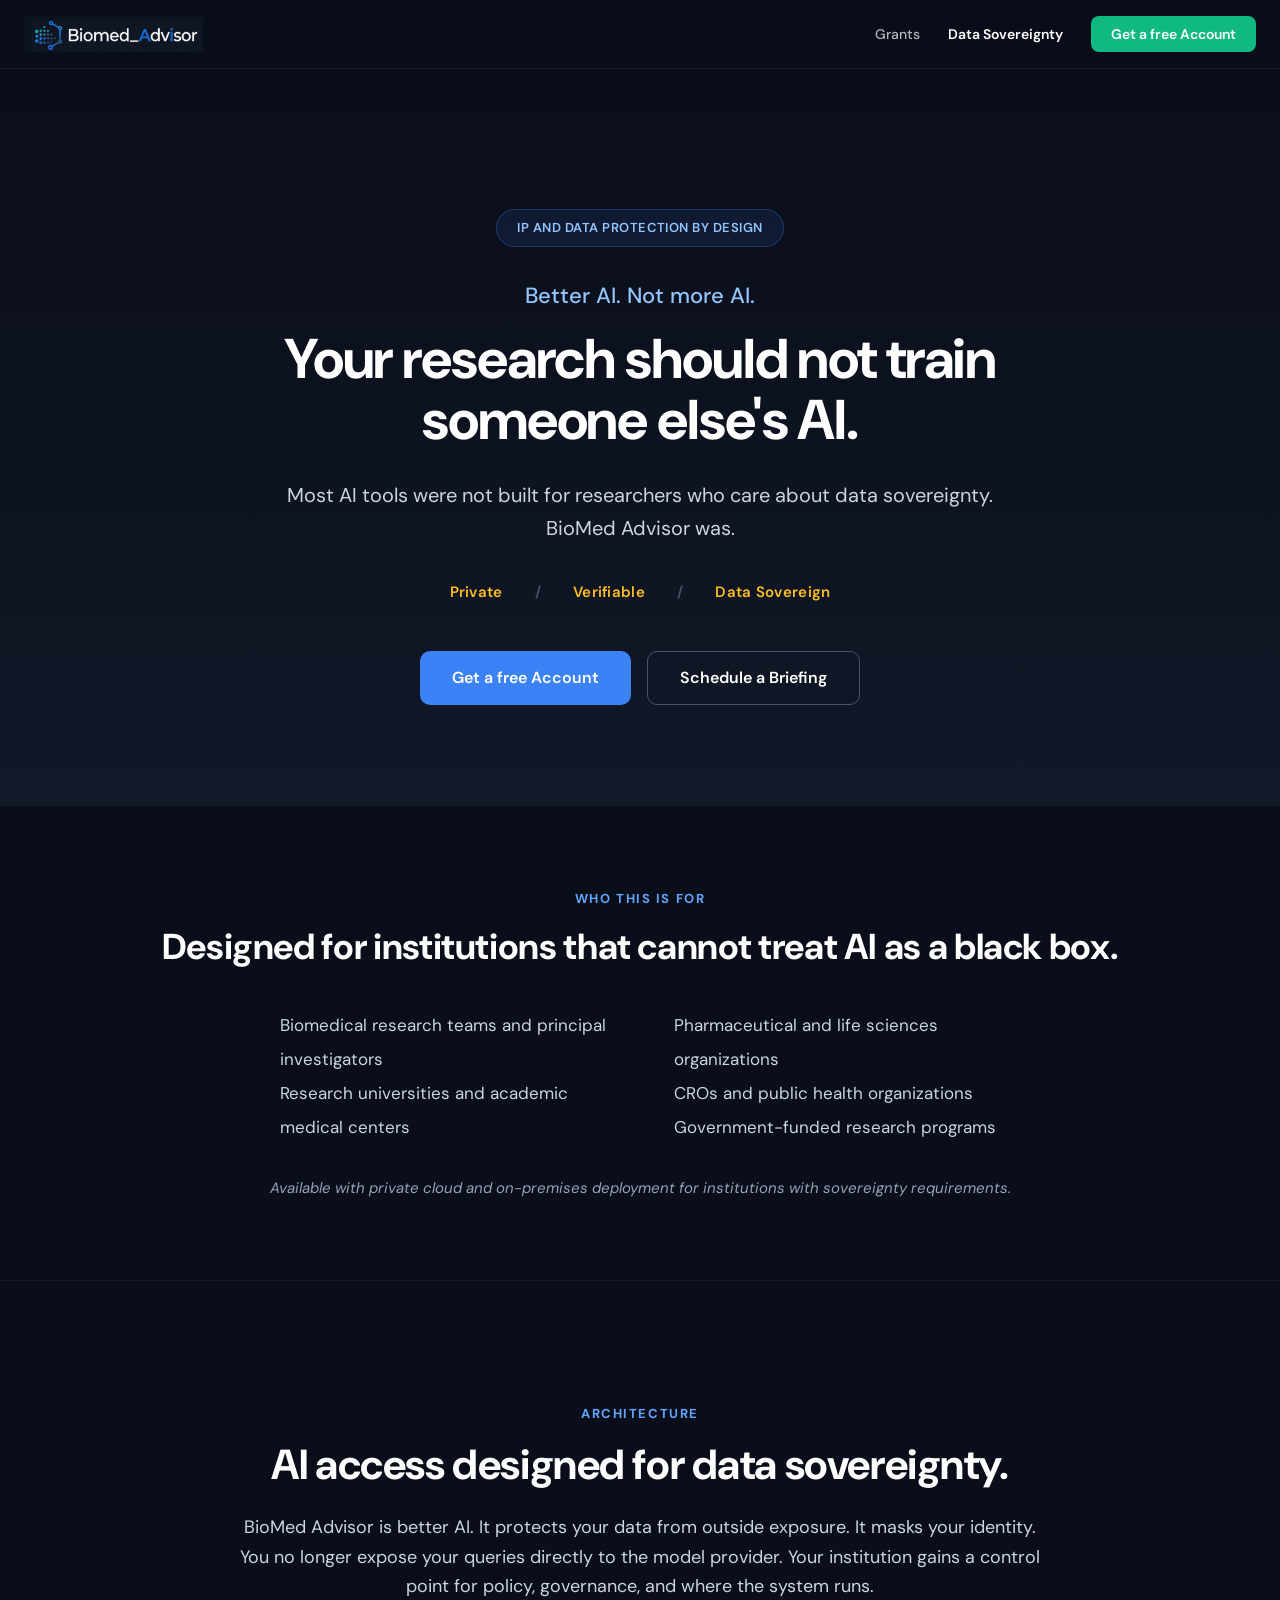
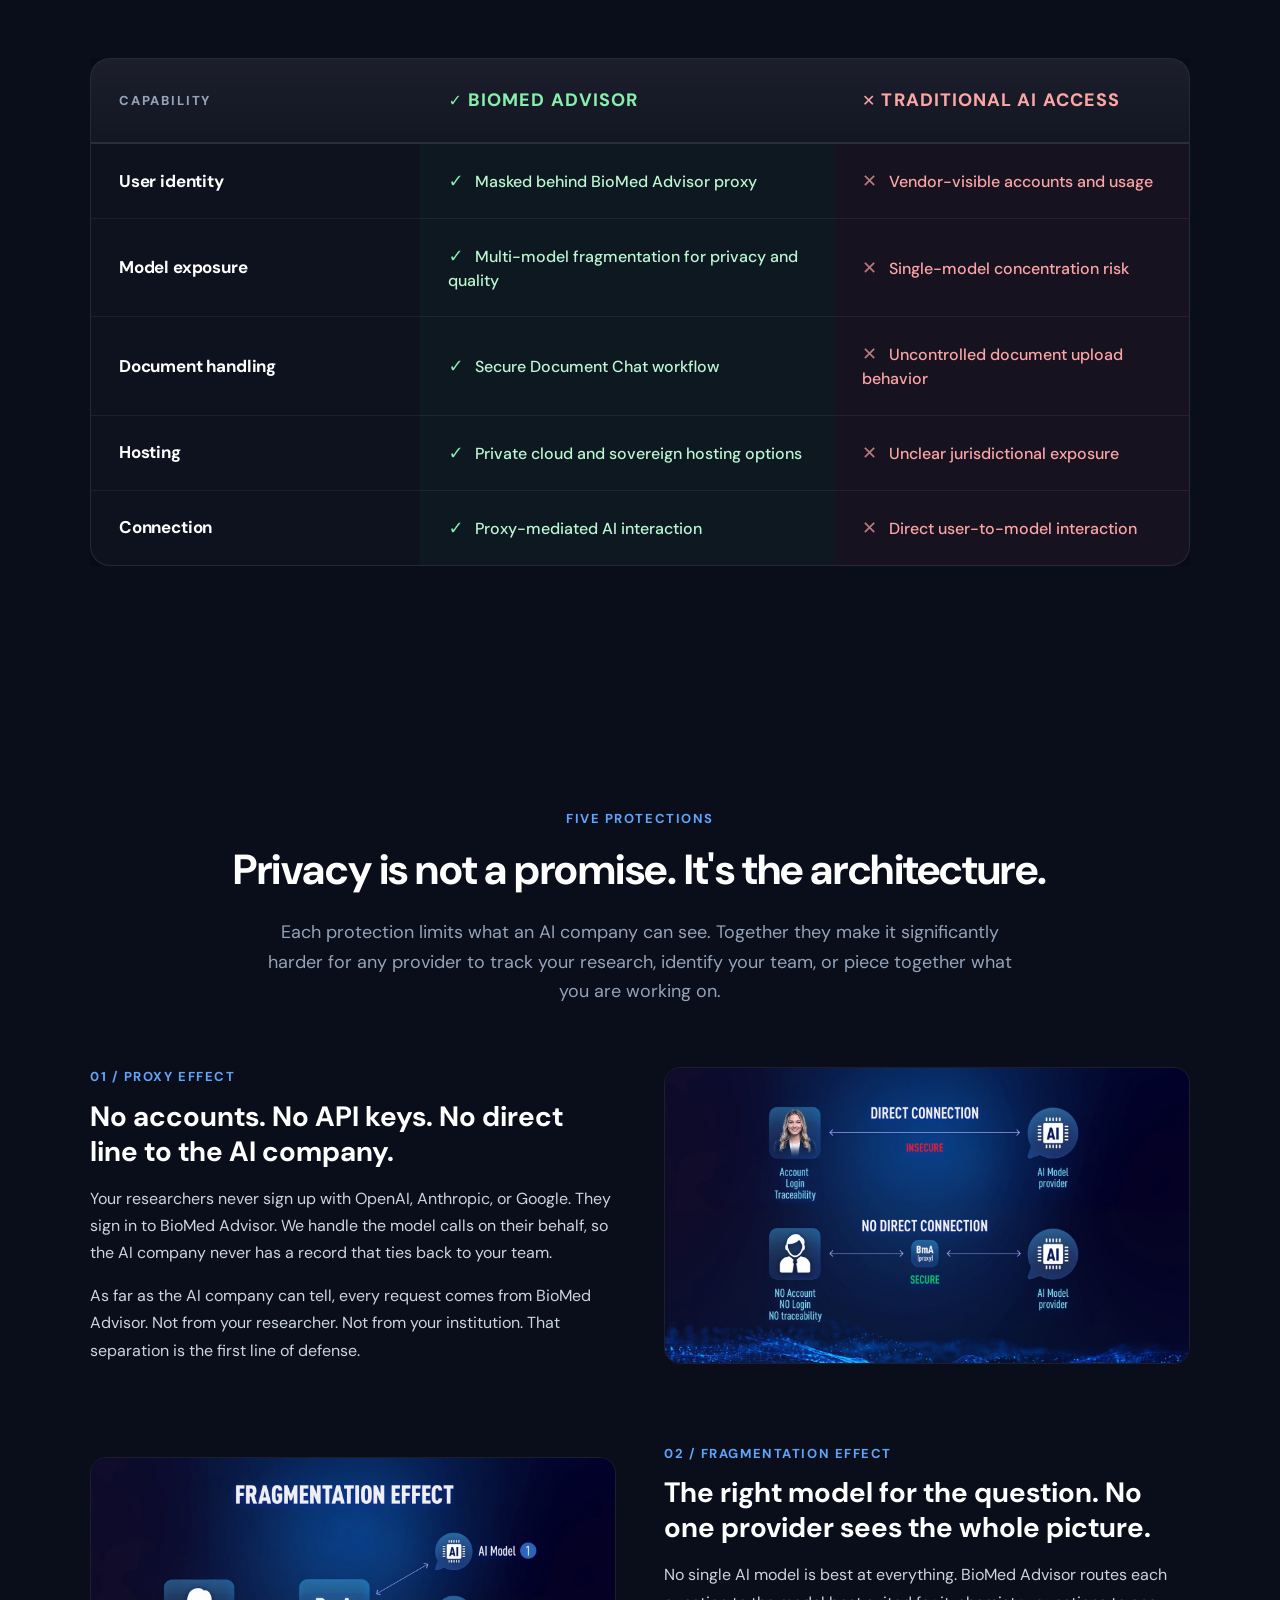
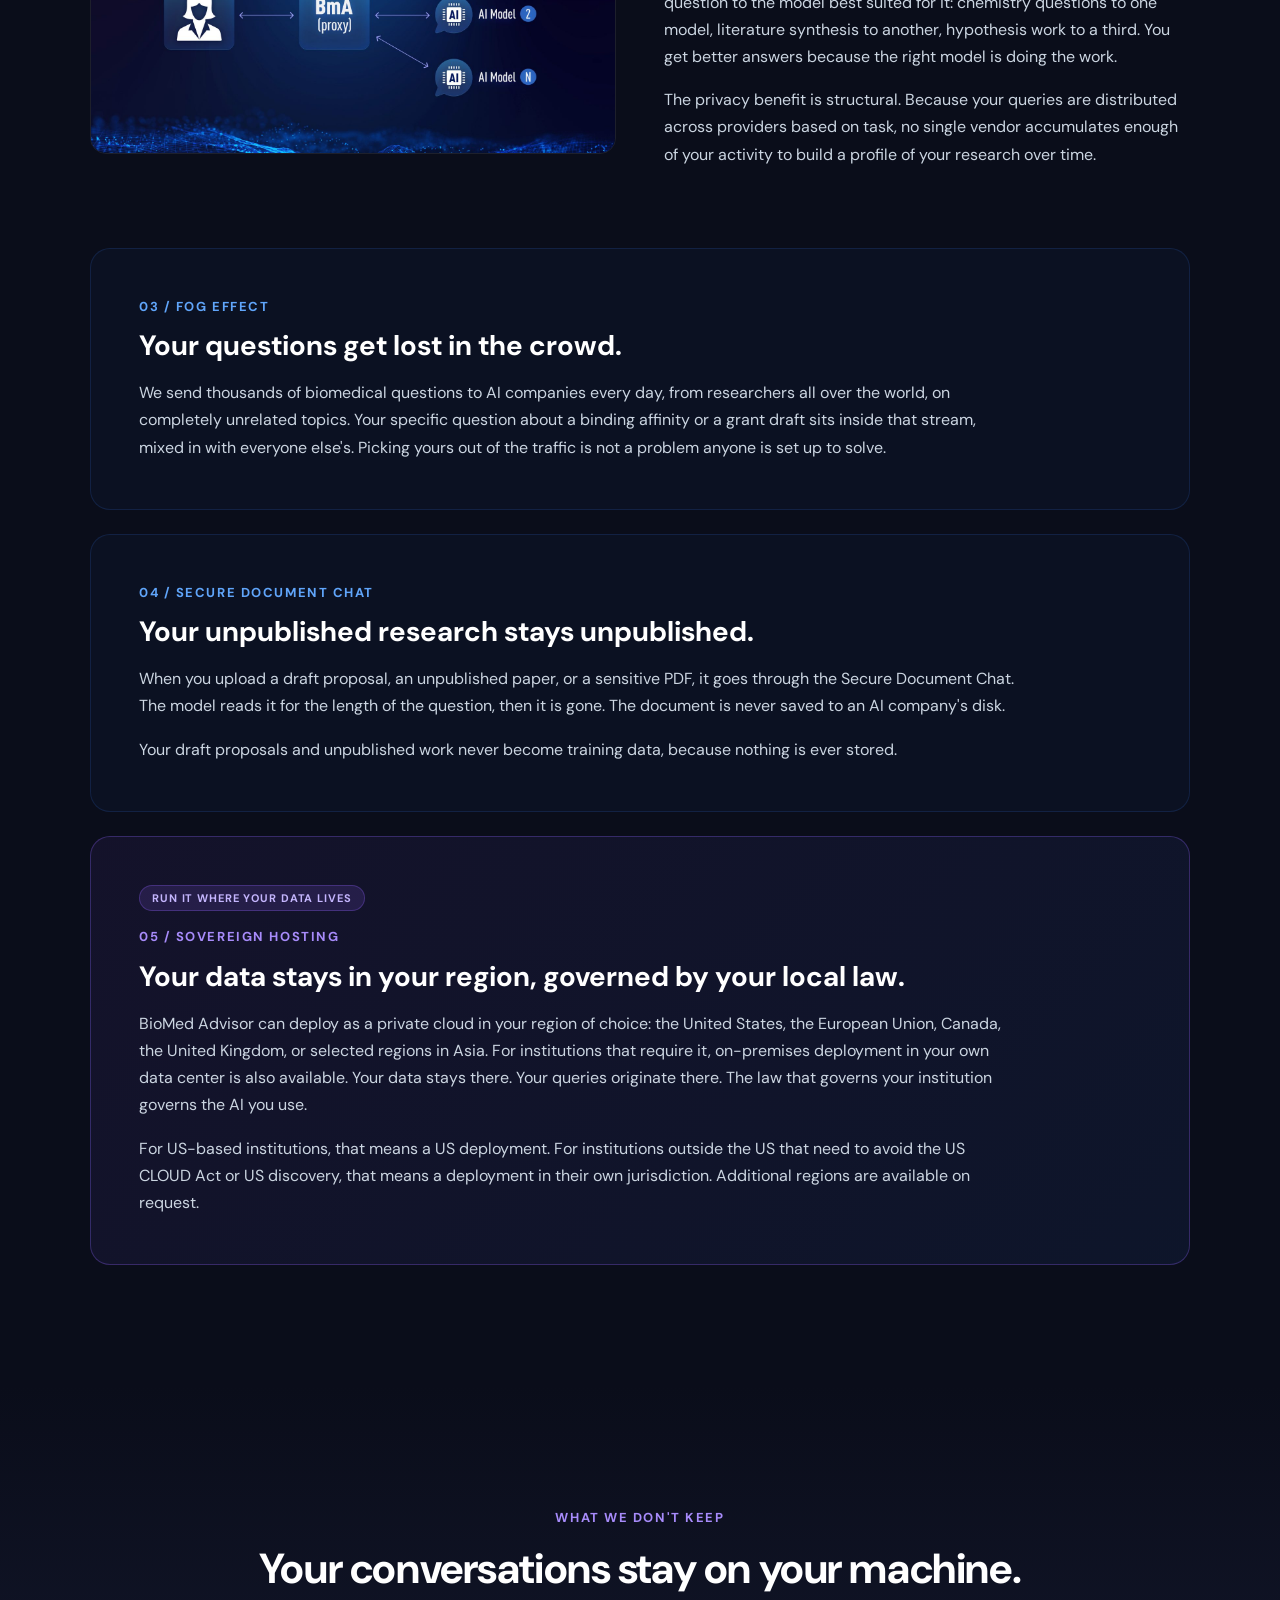
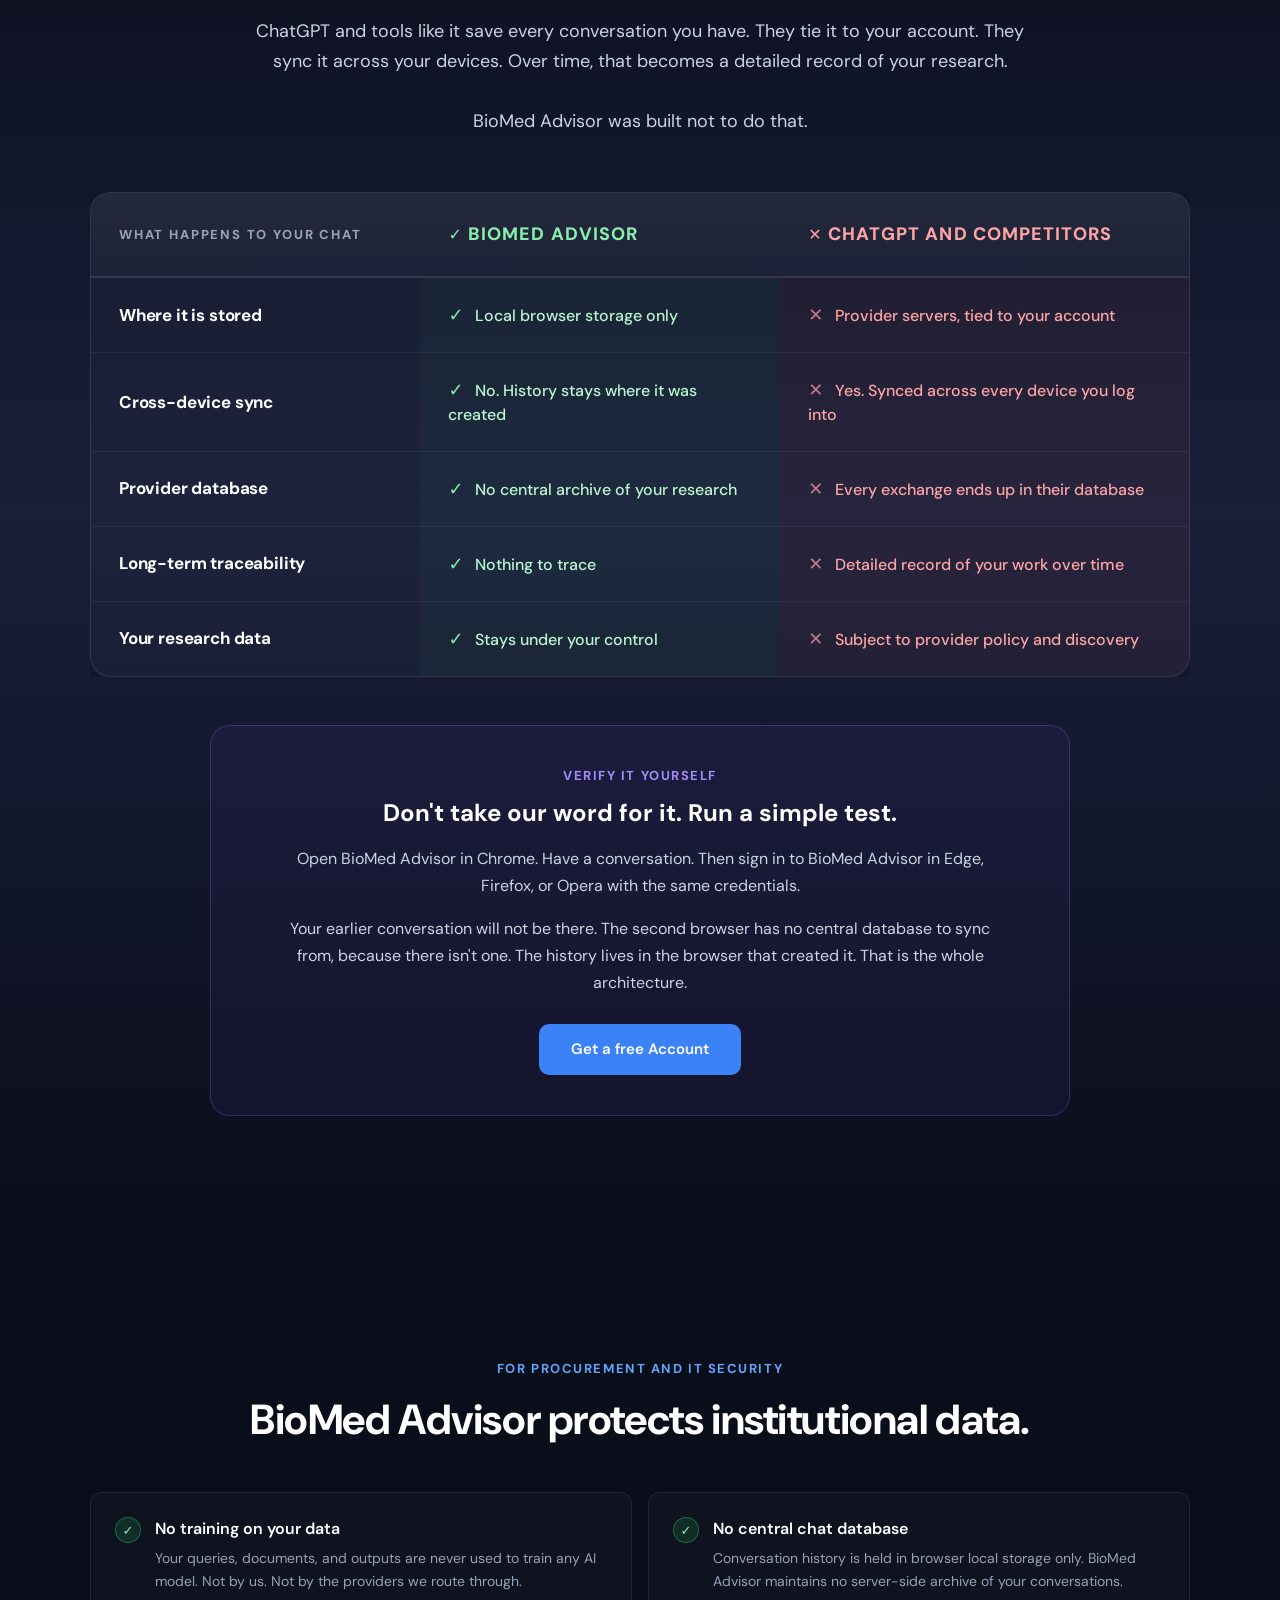
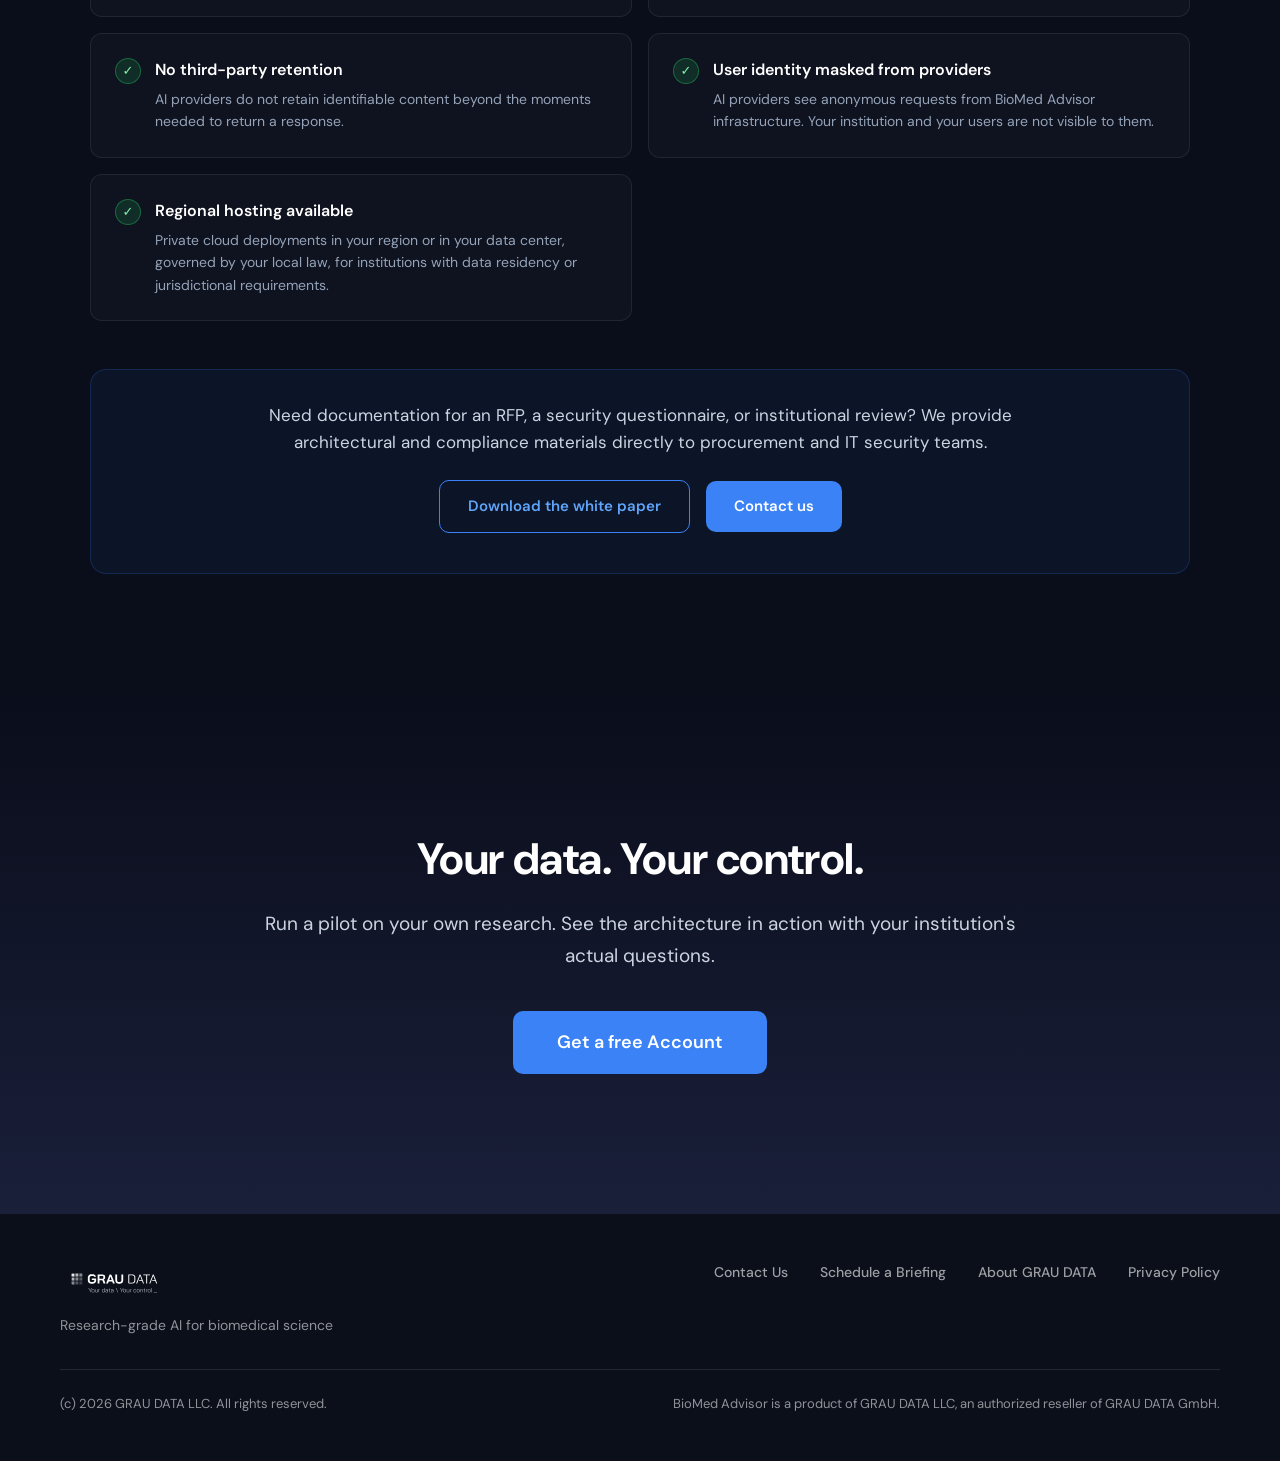
==== commit 1f72db7f: "Add files via upload" ====
--- a/data-sovereignty/index.html
+++ b/data-sovereignty/index.html
@@ -100,11 +100,6 @@
     <div class="desktop-nav hidden md:flex items-center gap-7">
       <a href="/grants" class="nav-link text-sm font-medium text-white/70 no-underline">Grants</a>
       <a href="/data-sovereignty" class="nav-link text-sm font-semibold text-white no-underline">Data Sovereignty</a>
-      <span class="w-px h-4 bg-white/15"></span>
-      <a href="https://us.graudata.com" target="_blank" rel="noopener" class="nav-link text-sm font-medium text-white/70 no-underline inline-flex items-center gap-1">
-        GRAU DATA
-        <svg class="w-3 h-3 opacity-60" fill="none" viewBox="0 0 24 24" stroke="currentColor"><path stroke-linecap="round" stroke-linejoin="round" stroke-width="2" d="M10 6H6a2 2 0 00-2 2v10a2 2 0 002 2h10a2 2 0 002-2v-4M14 4h6m0 0v6m0-6L10 14"/></svg>
-      </a>
       <button onclick="openAccountModal()" class="text-sm font-semibold text-white px-5 py-2 rounded-lg" style="background:#10b981;border:none;cursor:pointer;">Get a free Account</button>
     </div>
     <button class="mobile-toggle md:hidden text-white" onclick="toggleMobileMenu()" aria-label="Toggle menu">
@@ -114,10 +109,6 @@
   <div id="mobile-menu" class="mobile-menu md:hidden flex-col gap-1 px-6 pb-4" style="background:rgba(10,13,26,0.98);">
     <a href="/grants" class="text-base font-medium text-white/80 py-3 no-underline border-b border-white/5">Grants</a>
     <a href="/data-sovereignty" class="text-base font-semibold text-white py-3 no-underline border-b border-white/5">Data Sovereignty</a>
-    <a href="https://us.graudata.com" target="_blank" rel="noopener" class="text-base font-medium text-white/80 py-3 no-underline border-b border-white/5 inline-flex items-center gap-1">
-      GRAU DATA
-      <svg class="w-3 h-3 opacity-60" fill="none" viewBox="0 0 24 24" stroke="currentColor"><path stroke-linecap="round" stroke-linejoin="round" stroke-width="2" d="M10 6H6a2 2 0 00-2 2v10a2 2 0 002 2h10a2 2 0 002-2v-4M14 4h6m0 0v6m0-6L10 14"/></svg>
-    </a>
     <button onclick="openAccountModal()" class="mt-3 text-sm font-semibold text-white px-5 py-3 rounded-lg" style="background:#10b981;border:none;cursor:pointer;">Get a free Account</button>
   </div>
 </nav>
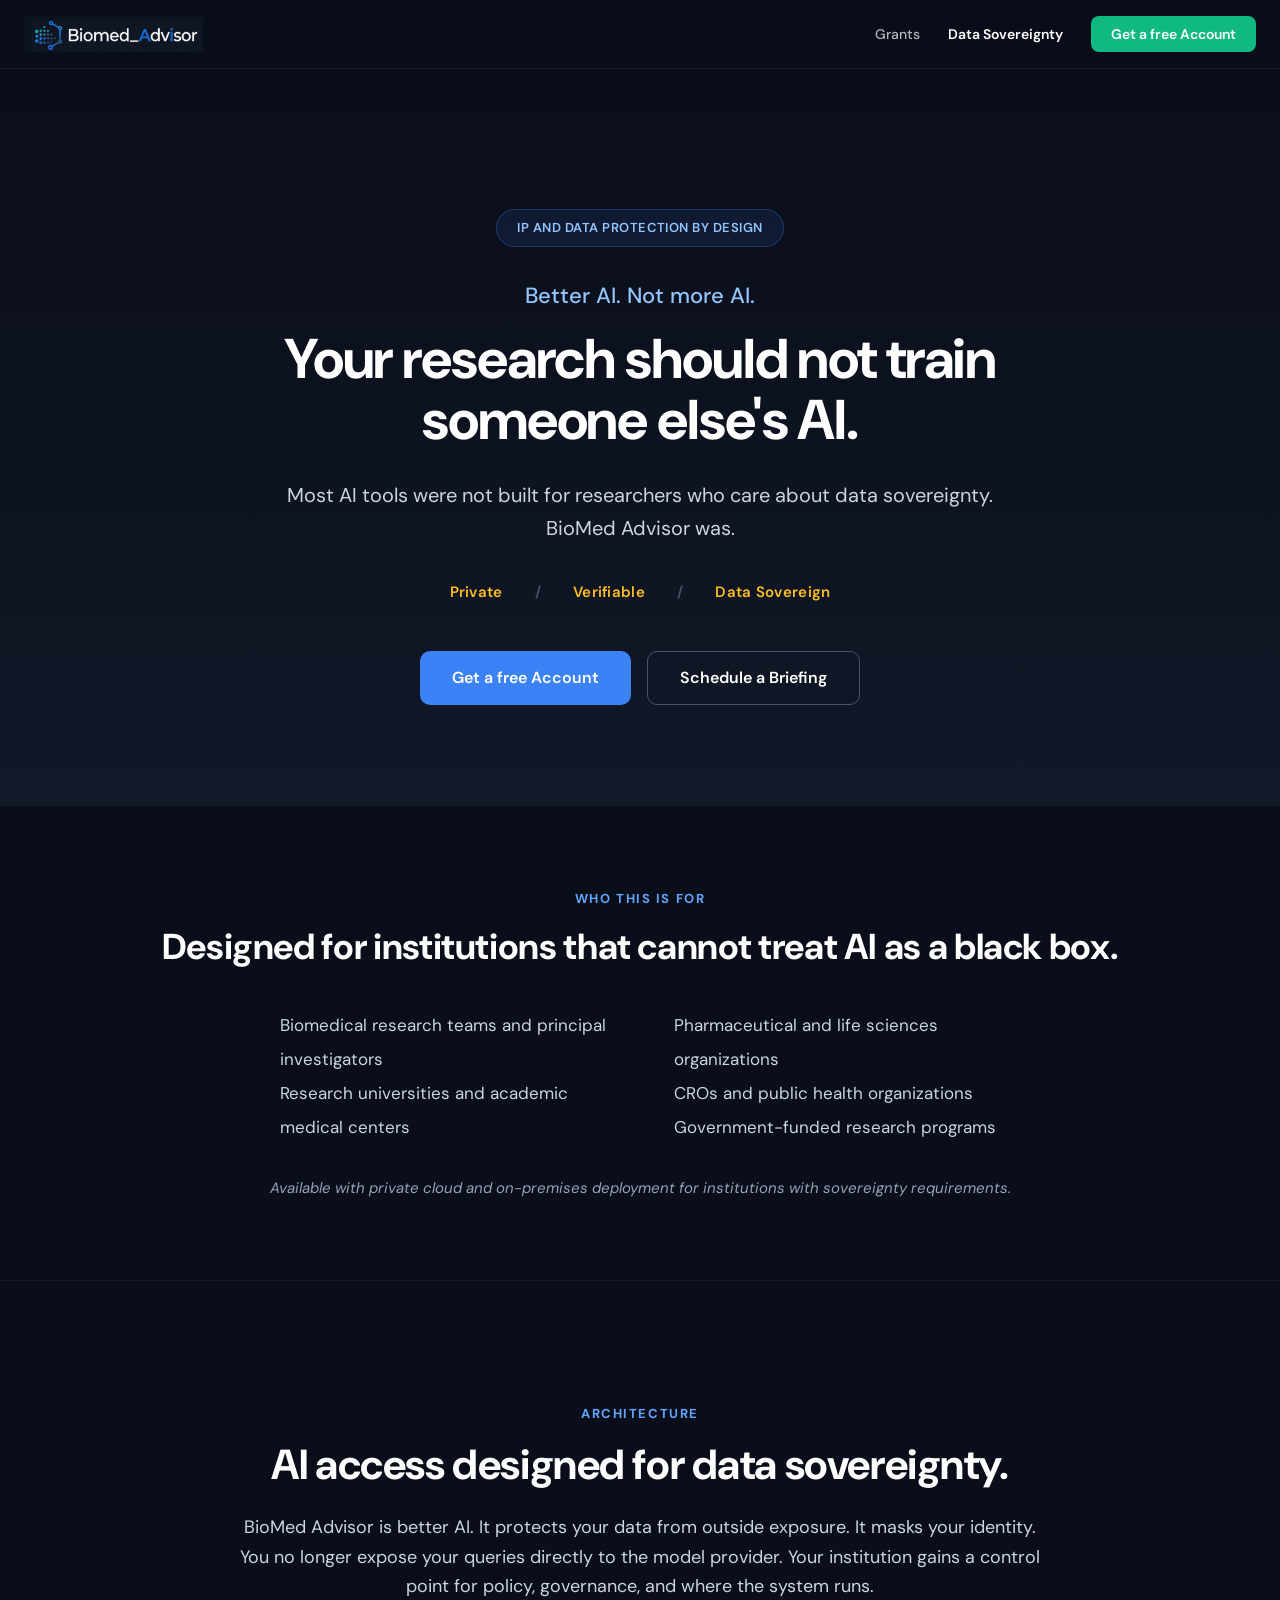
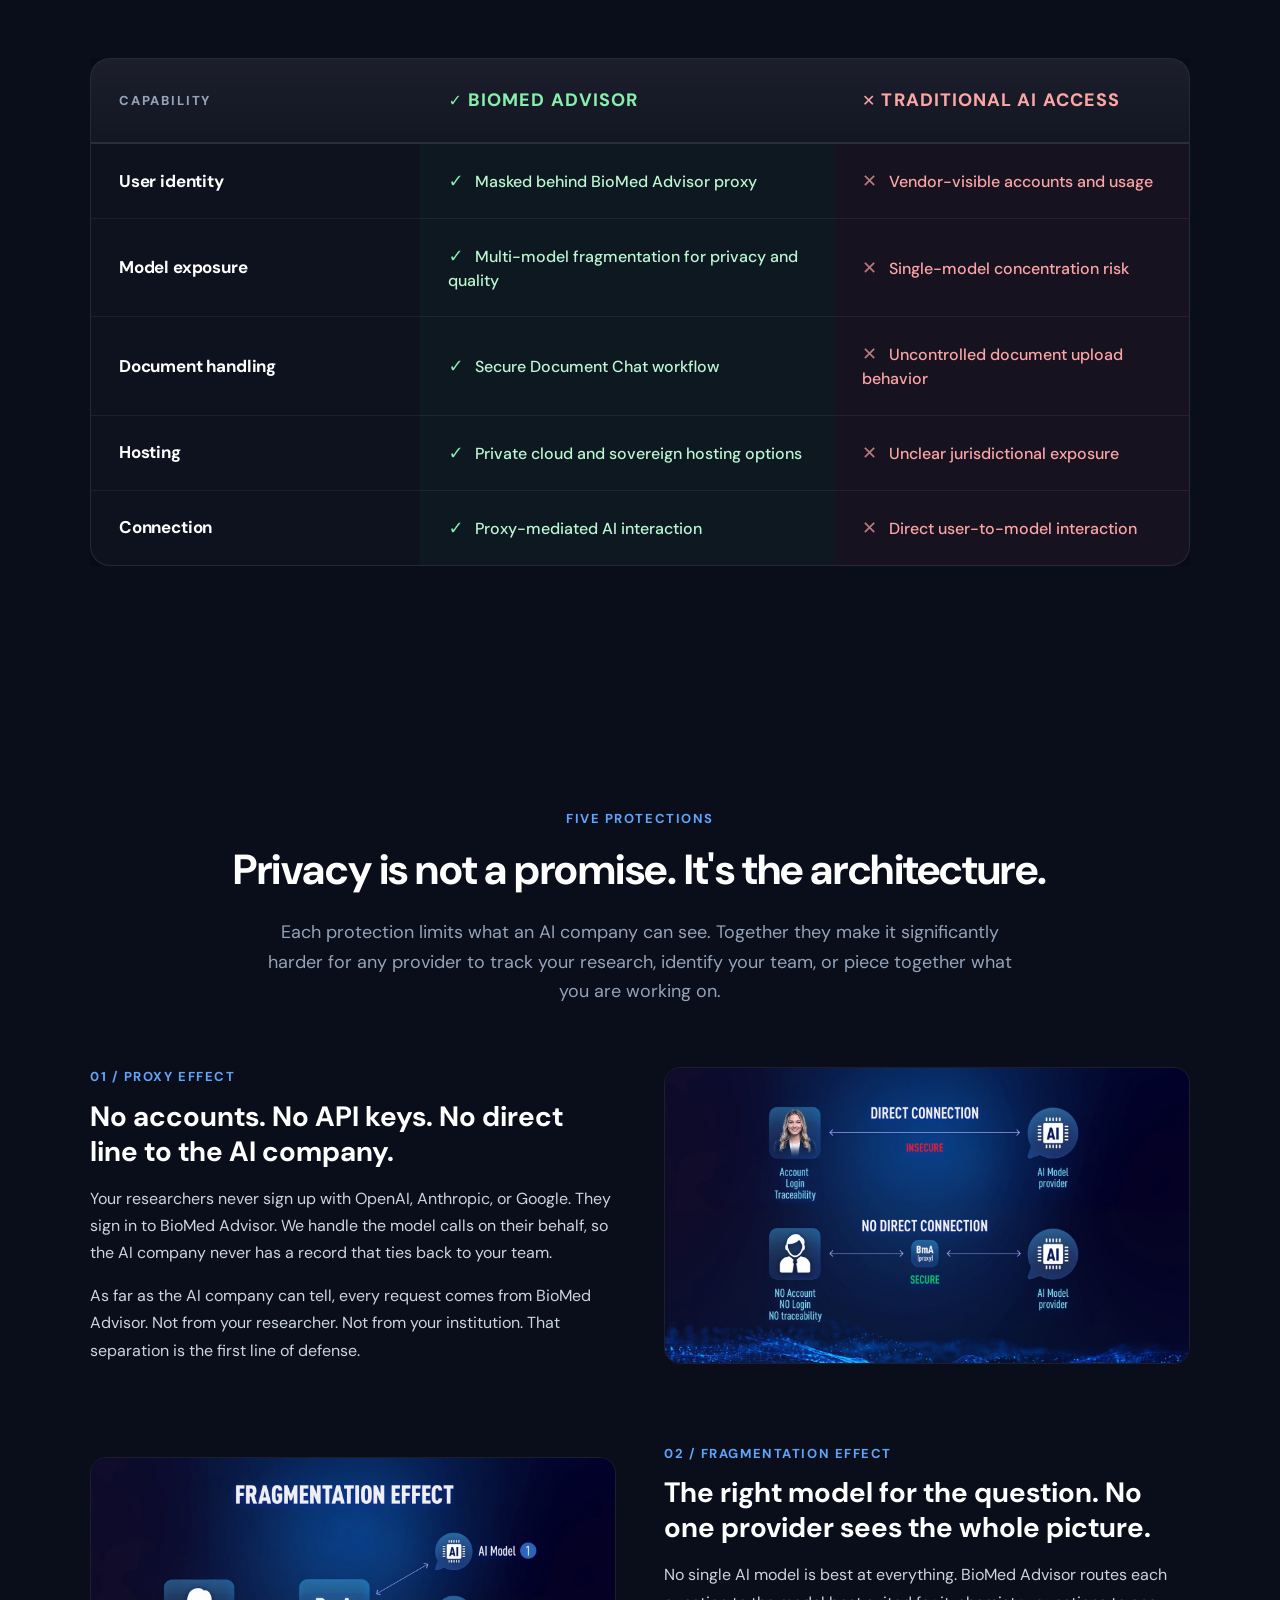
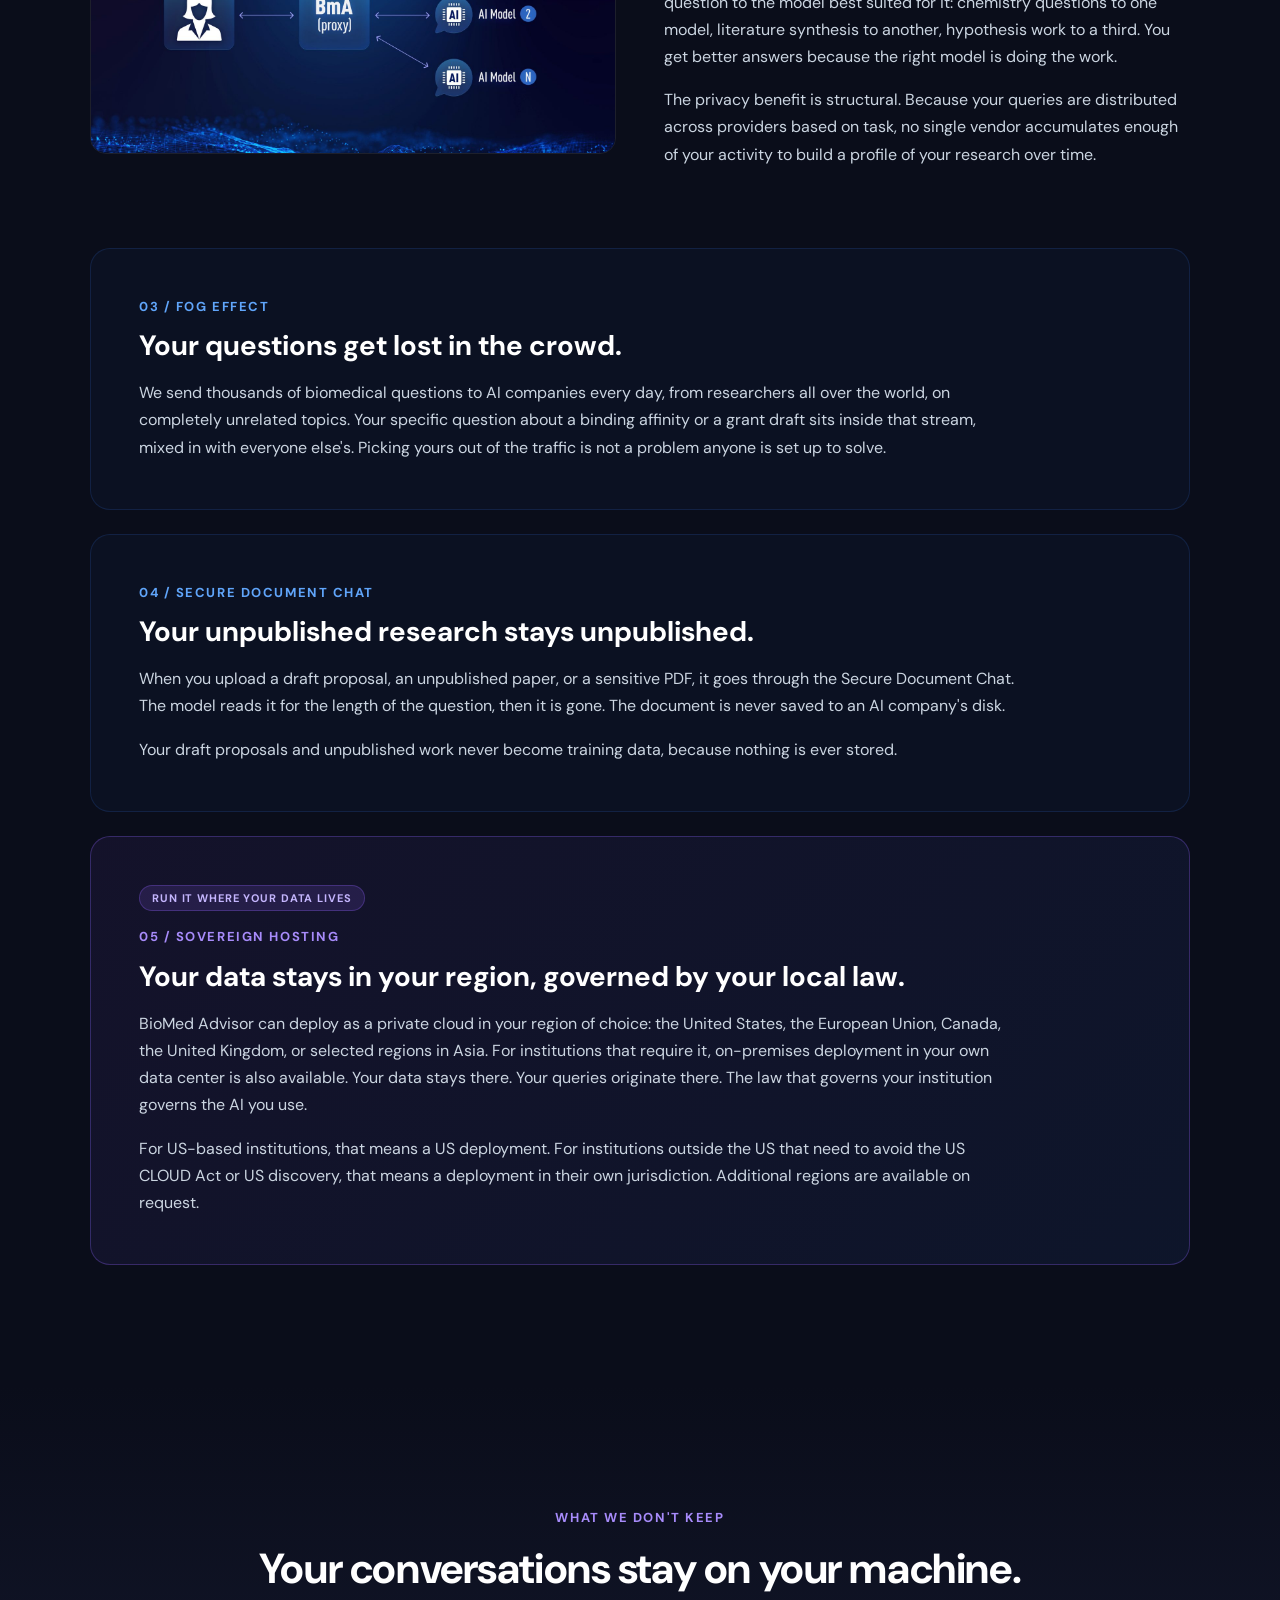
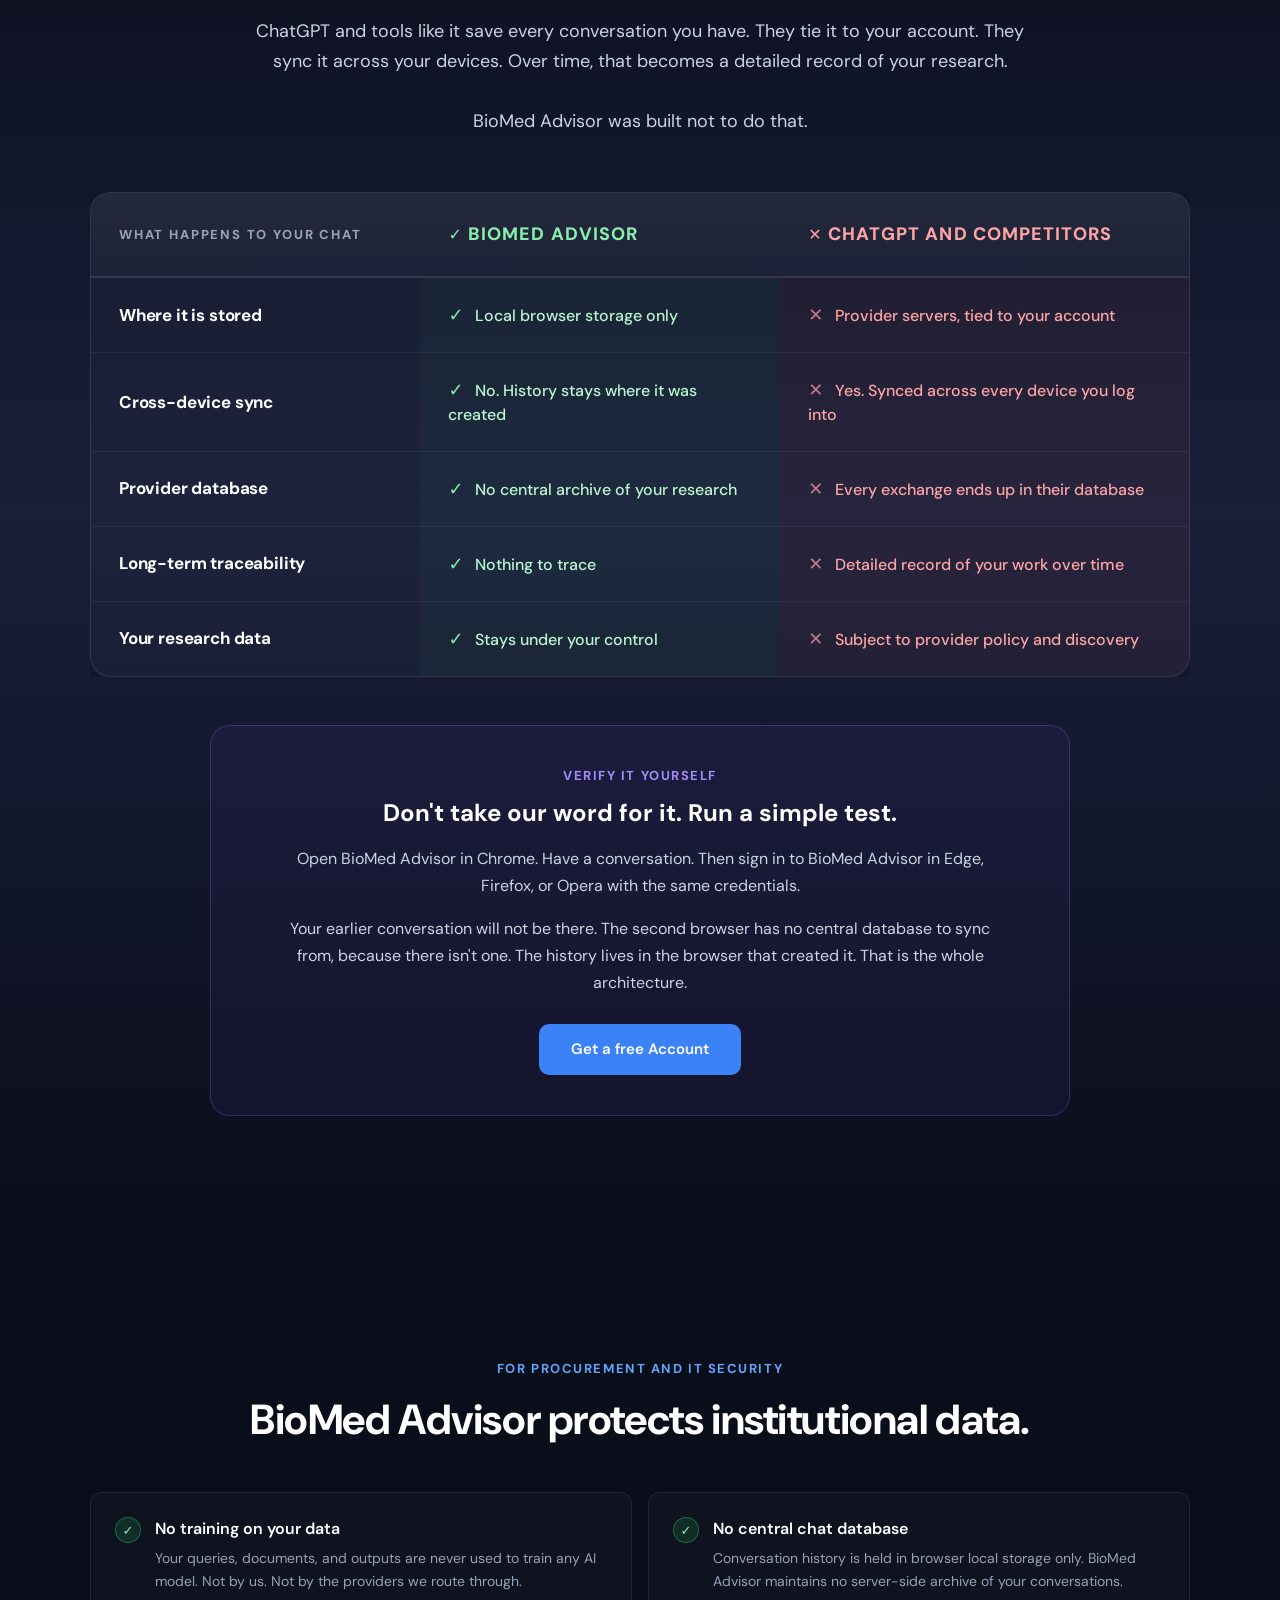
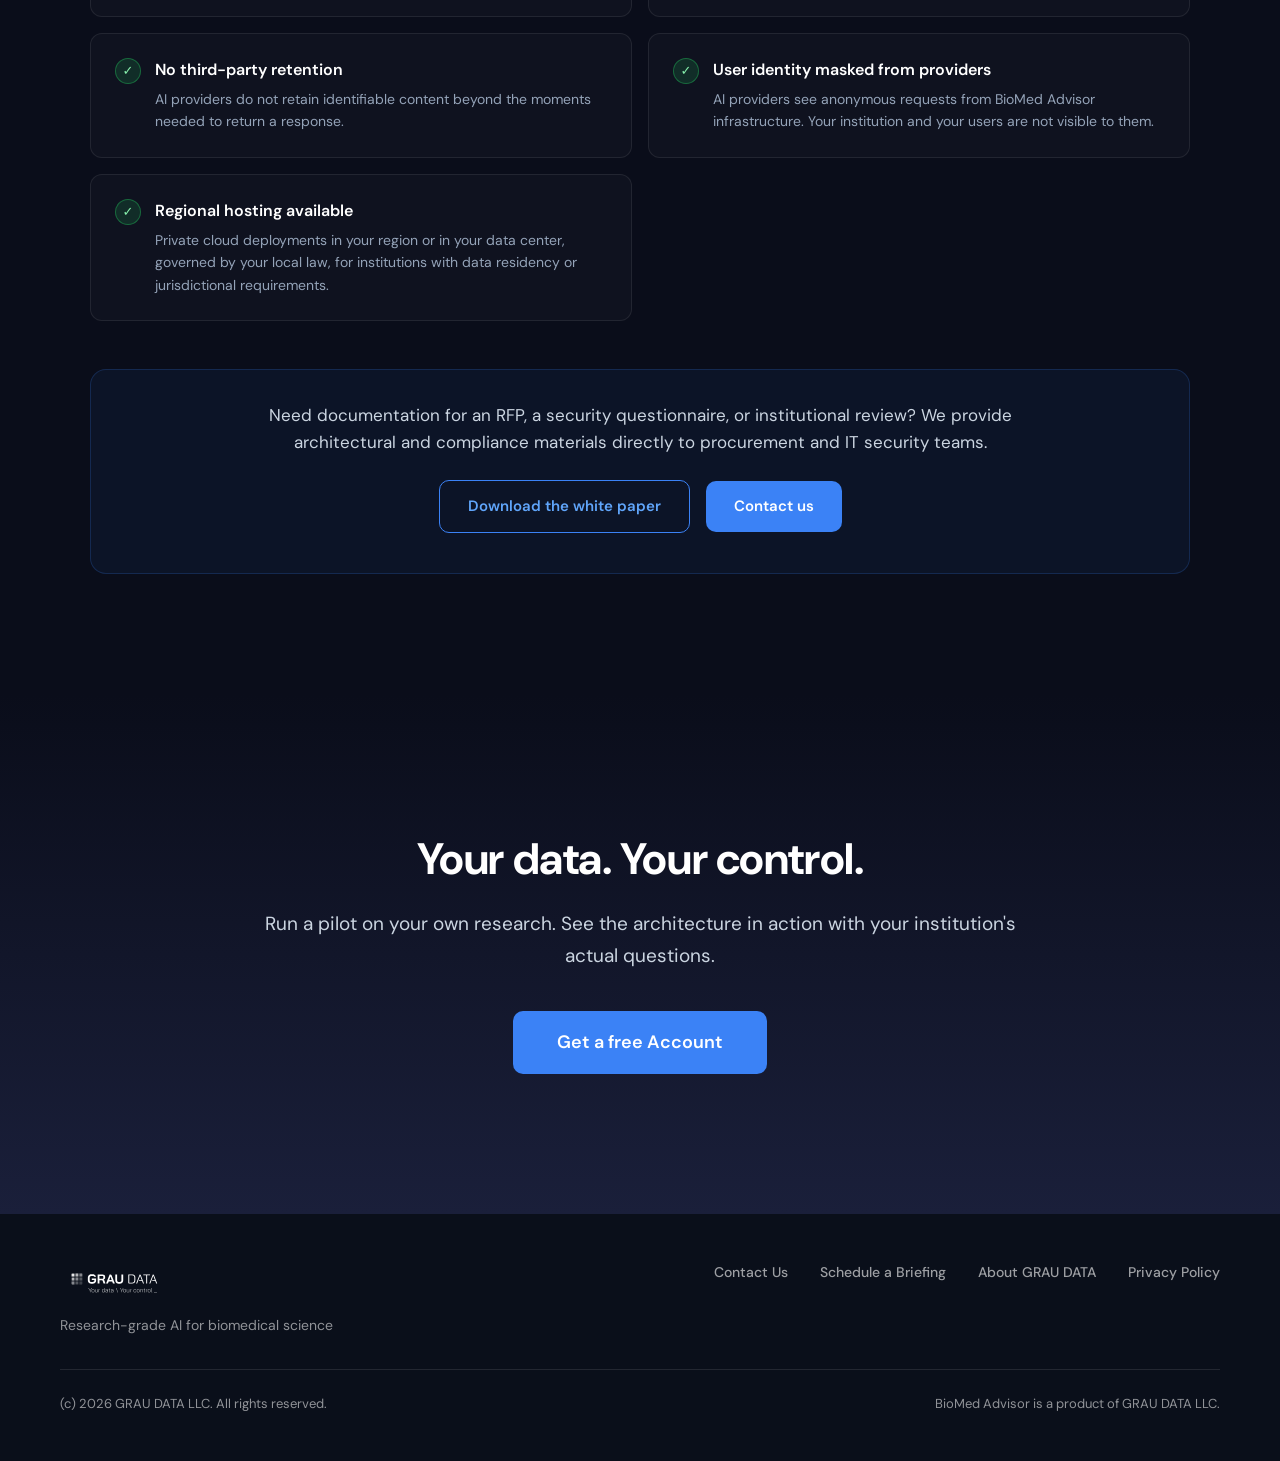
==== commit 34c2aa66: "Update footer text in index.html" ====
--- a/data-sovereignty/index.html
+++ b/data-sovereignty/index.html
@@ -414,7 +414,7 @@
     </div>
     <div style="border-top:1px solid rgba(255,255,255,0.1);padding-top:24px;display:flex;justify-content:space-between;flex-wrap:wrap;gap:12px;font-size:13px;">
       <span>(c) 2026 GRAU DATA LLC. All rights reserved.</span>
-      <span>BioMed Advisor is a product of GRAU DATA LLC, an authorized reseller of GRAU DATA GmbH.</span>
+      <span>BioMed Advisor is a product of GRAU DATA LLC.</span>
     </div>
   </div>
 </footer>
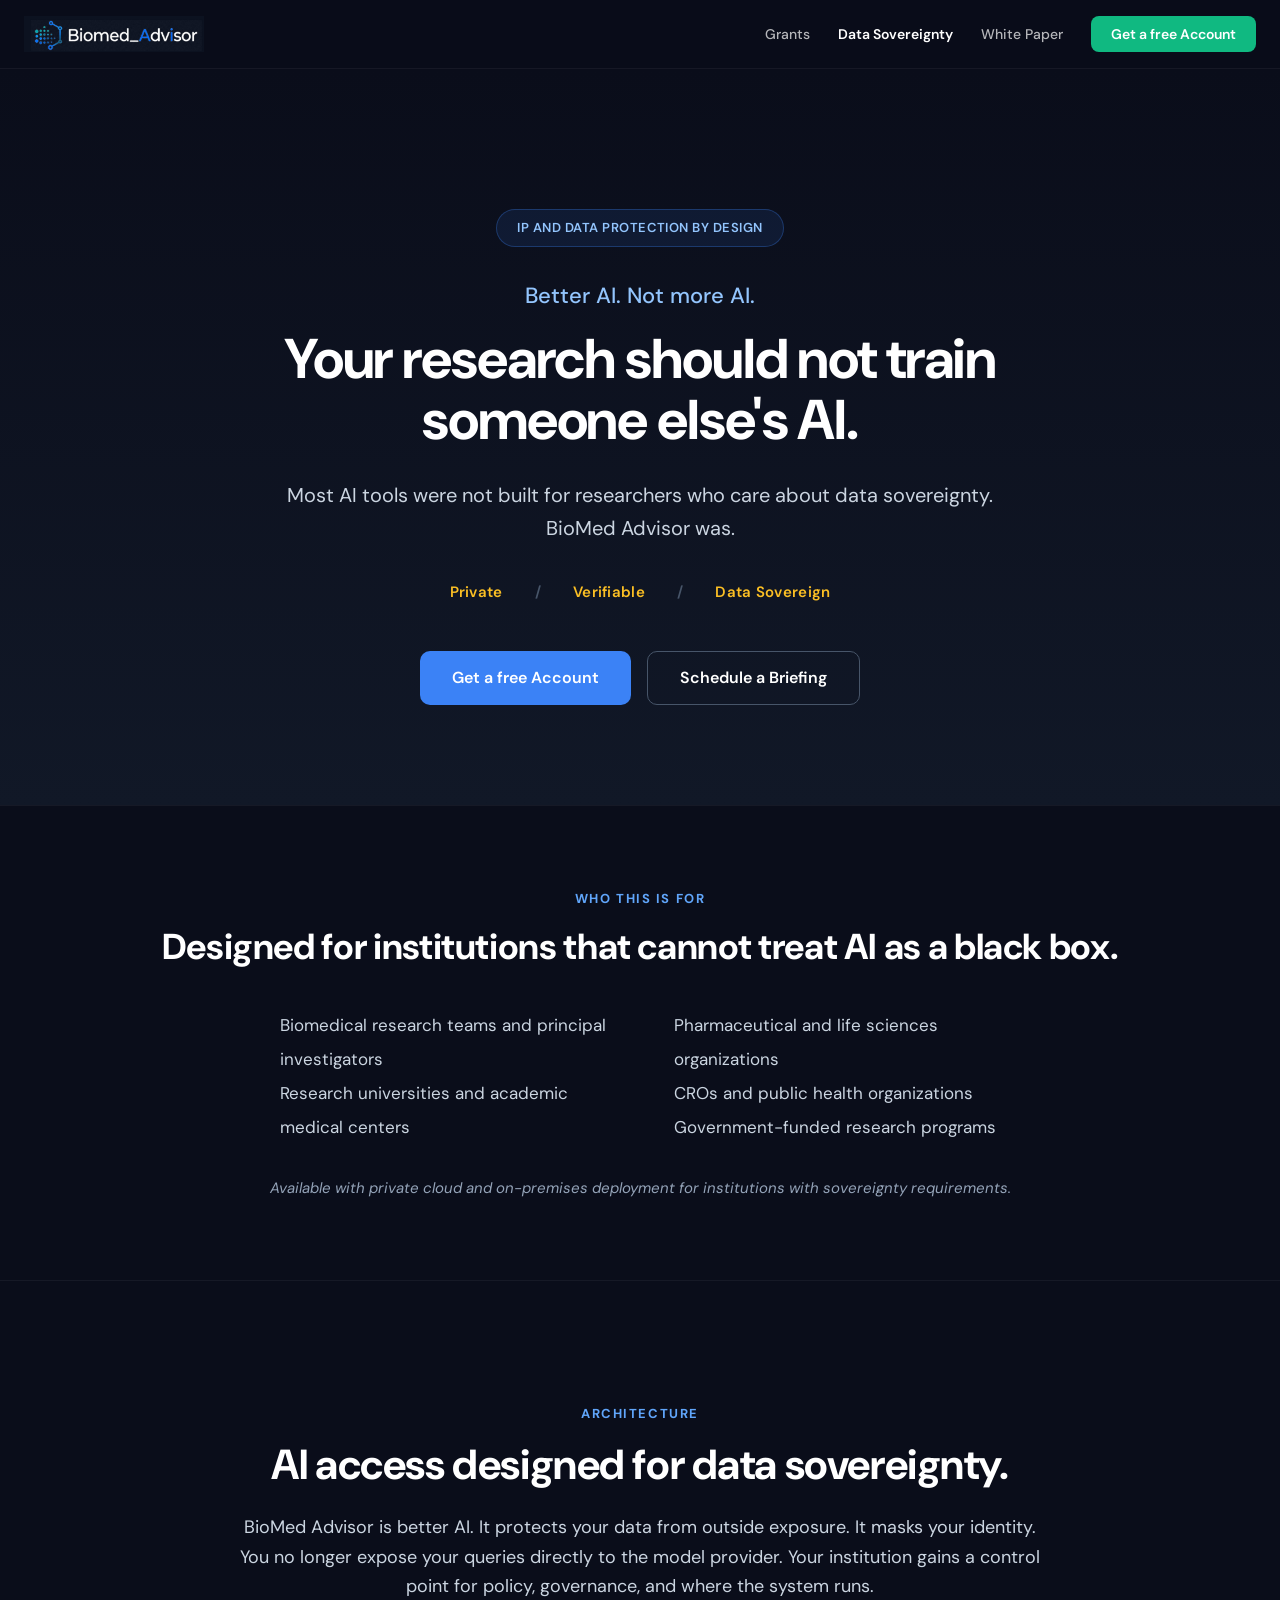
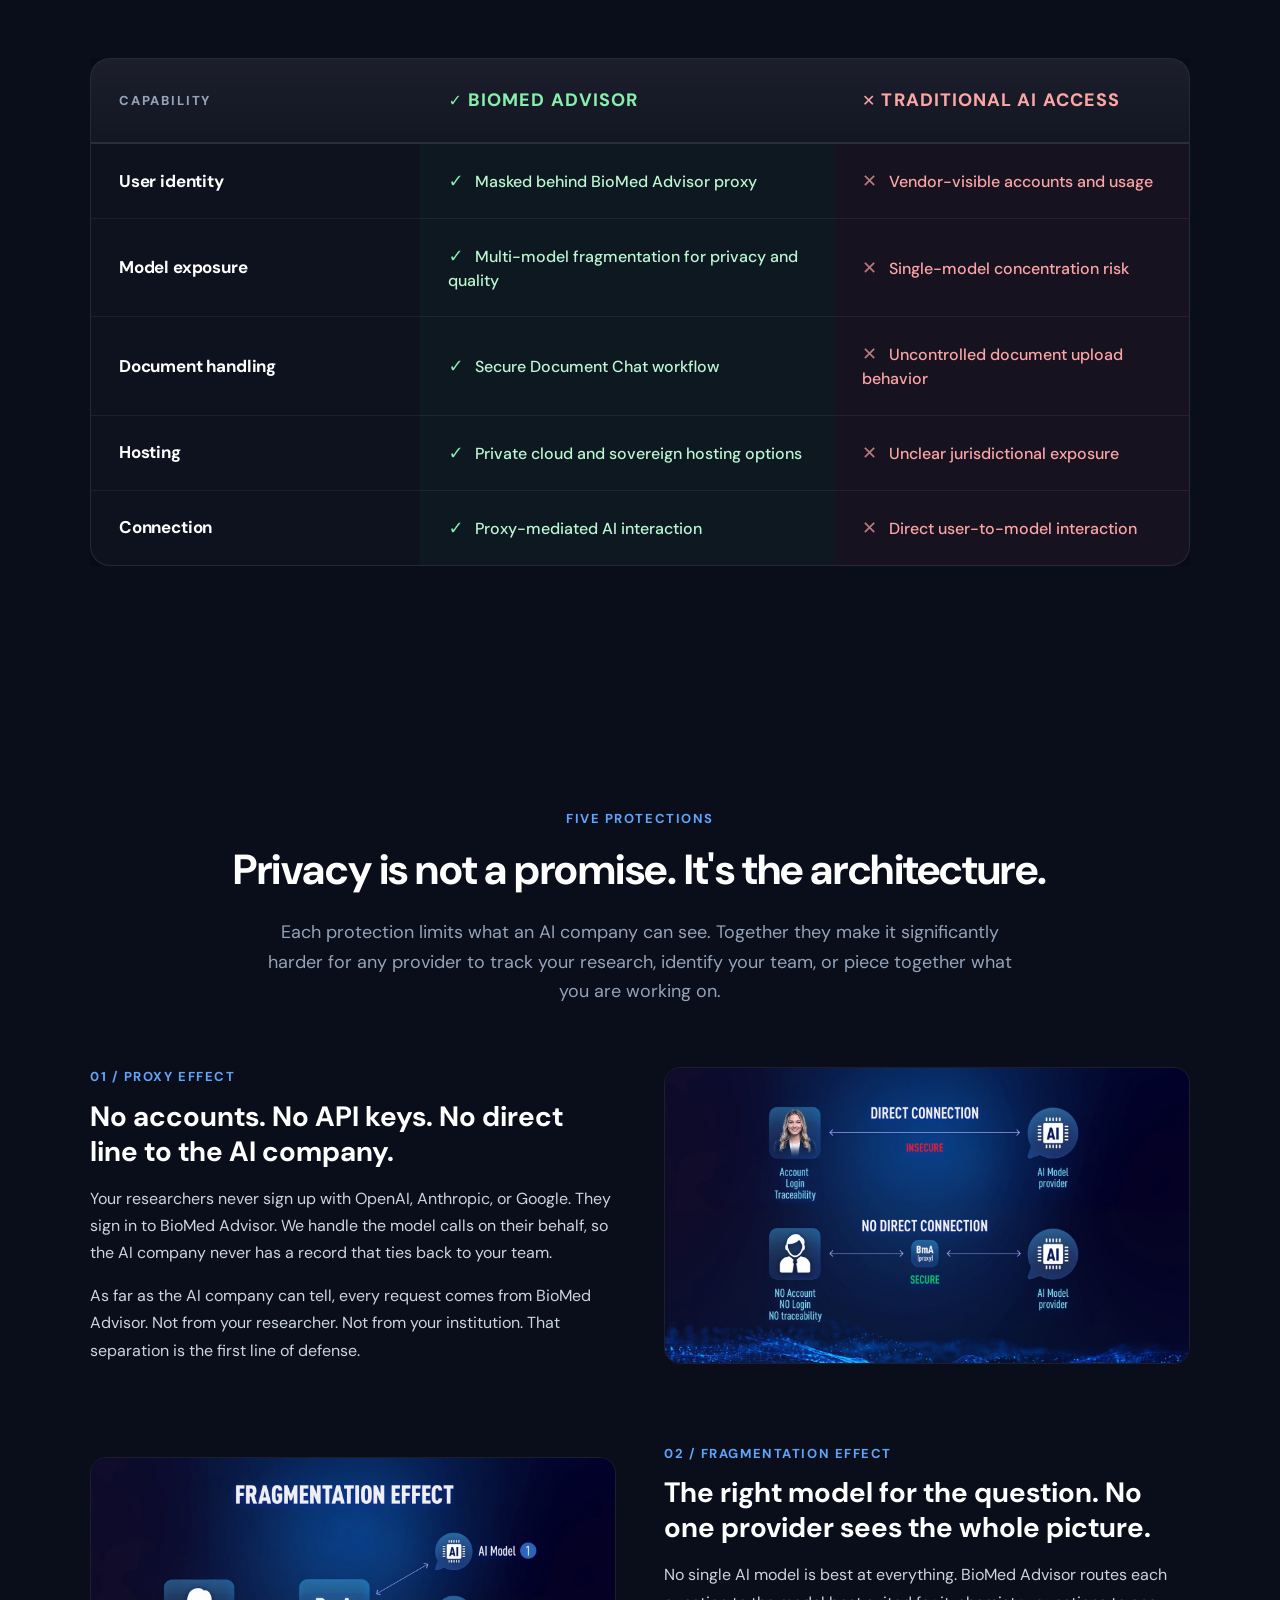
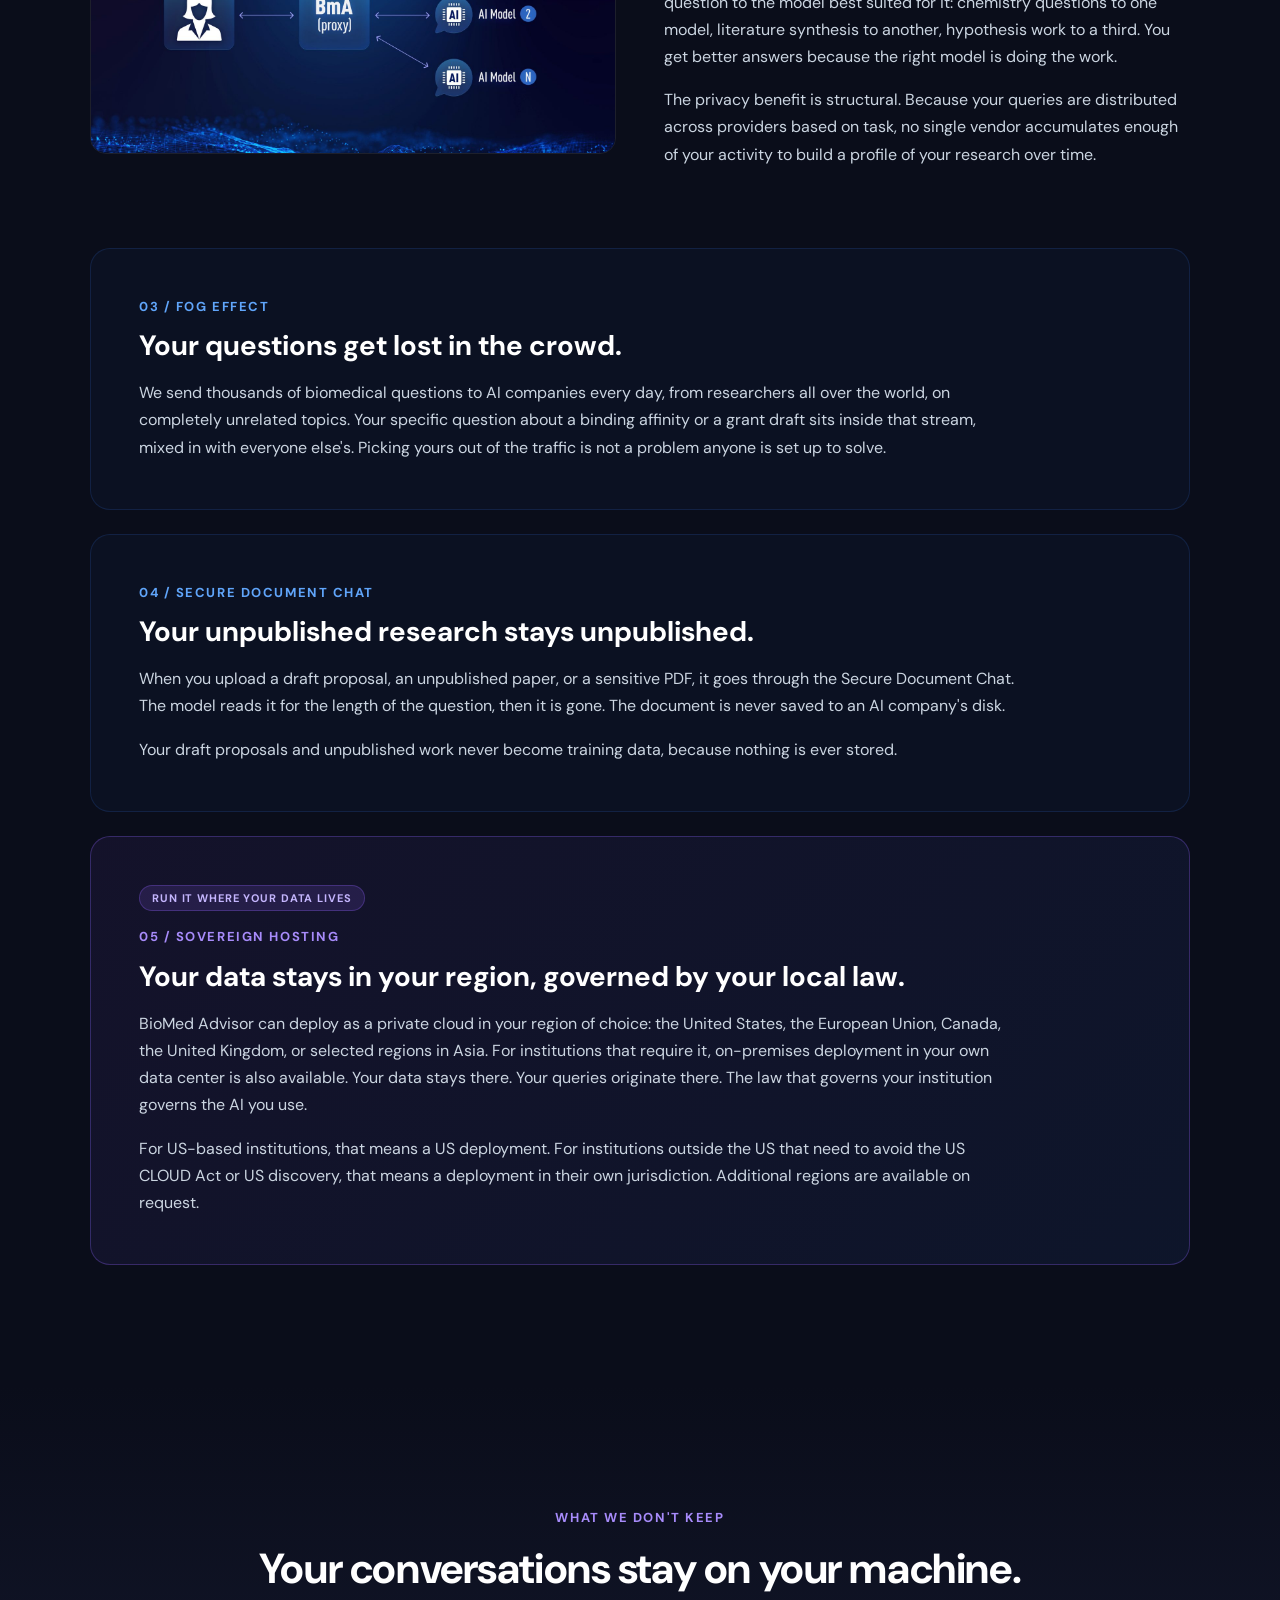
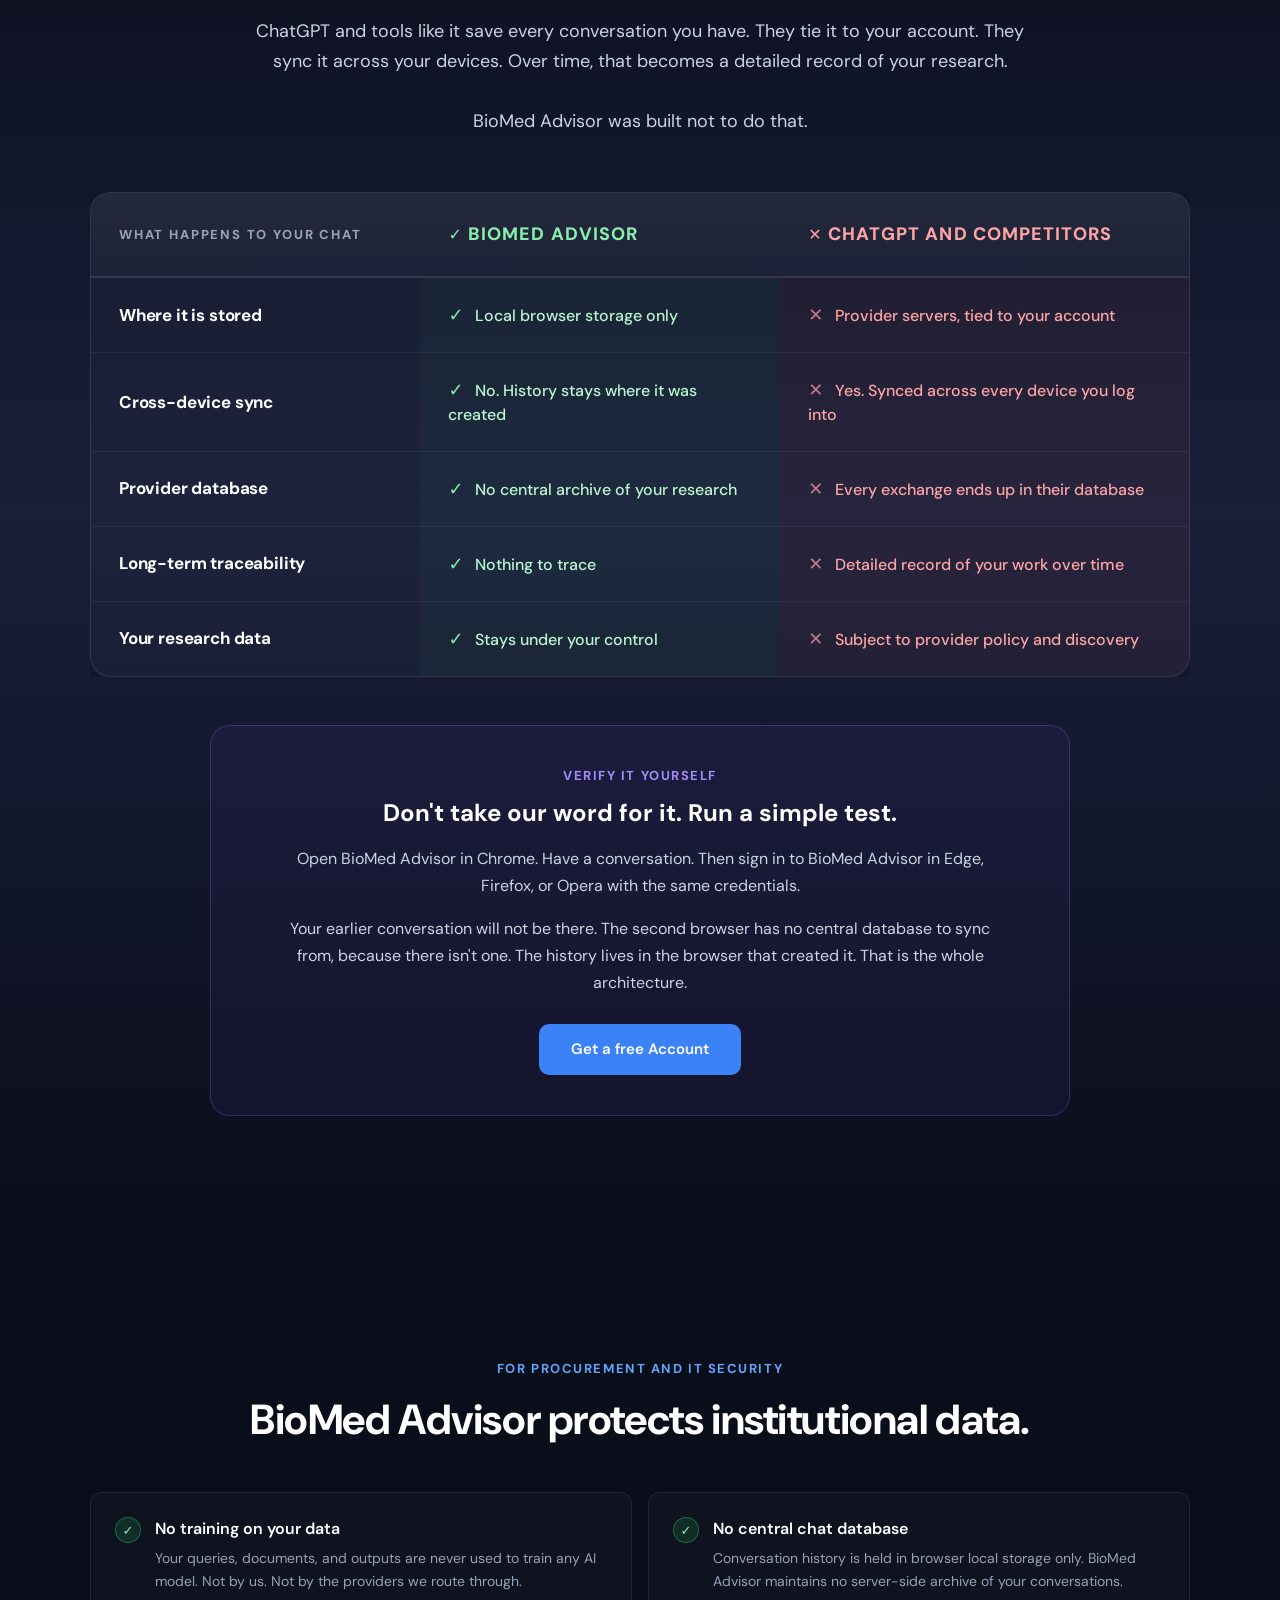
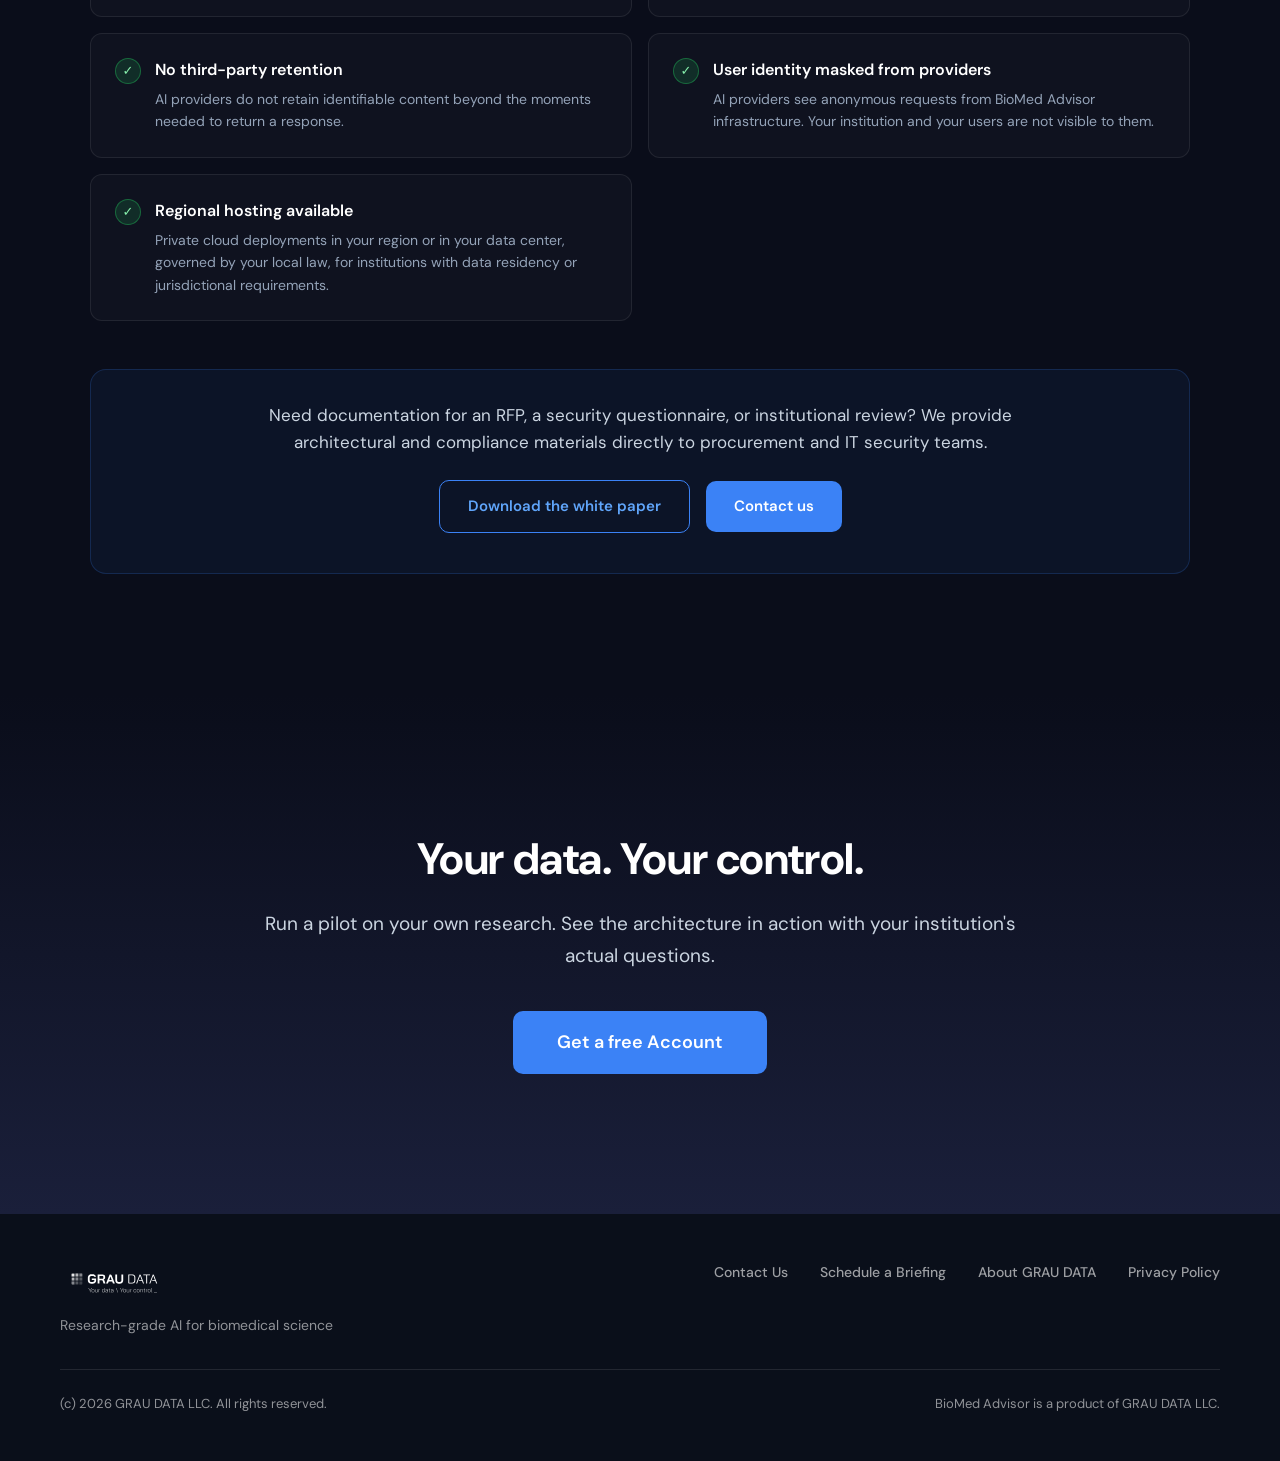
==== commit 1914d490: "Implement white paper modal and update links Added a modal for downloading the white paper and updat" ====
--- a/data-sovereignty/index.html
+++ b/data-sovereignty/index.html
@@ -87,6 +87,21 @@
 .mobile-menu.open{display:flex;}
 @media(max-width:767px){.desktop-nav{display:none;}.mobile-toggle{display:flex;}}
 @media(min-width:768px){.mobile-toggle{display:none;}}
+
+/* FORM INPUT FIX: ensure dark text on white background in modals */
+#account-modal input,
+#account-modal textarea,
+#contact-modal input,
+#contact-modal textarea{
+  color:#0f172a;
+  background:#fff;
+}
+#account-modal input::placeholder,
+#account-modal textarea::placeholder,
+#contact-modal input::placeholder,
+#contact-modal textarea::placeholder{
+  color:#9ca3af;
+}
 </style>
 </head>
 <body>
@@ -100,6 +115,7 @@
     <div class="desktop-nav hidden md:flex items-center gap-7">
       <a href="/grants" class="nav-link text-sm font-medium text-white/70 no-underline">Grants</a>
       <a href="/data-sovereignty" class="nav-link text-sm font-semibold text-white no-underline">Data Sovereignty</a>
+      <a href="#" onclick="openWhitePaperModal();return false;" class="nav-link text-sm font-medium text-white/70 no-underline">White Paper</a>
       <button onclick="openAccountModal()" class="text-sm font-semibold text-white px-5 py-2 rounded-lg" style="background:#10b981;border:none;cursor:pointer;">Get a free Account</button>
     </div>
     <button class="mobile-toggle md:hidden text-white" onclick="toggleMobileMenu()" aria-label="Toggle menu">
@@ -109,6 +125,7 @@
   <div id="mobile-menu" class="mobile-menu md:hidden flex-col gap-1 px-6 pb-4" style="background:rgba(10,13,26,0.98);">
     <a href="/grants" class="text-base font-medium text-white/80 py-3 no-underline border-b border-white/5">Grants</a>
     <a href="/data-sovereignty" class="text-base font-semibold text-white py-3 no-underline border-b border-white/5">Data Sovereignty</a>
+    <a href="#" onclick="openWhitePaperModal();return false;" class="text-base font-medium text-white/80 py-3 no-underline border-b border-white/5">White Paper</a>
     <button onclick="openAccountModal()" class="mt-3 text-sm font-semibold text-white px-5 py-3 rounded-lg" style="background:#10b981;border:none;cursor:pointer;">Get a free Account</button>
   </div>
 </nav>
@@ -382,7 +399,7 @@
       <p style="font-size:17px;color:#cbd5e1;line-height:1.6;margin-bottom:24px;max-width:760px;margin-left:auto;margin-right:auto;">
         Need documentation for an RFP, a security questionnaire, or institutional review? We provide architectural and compliance materials directly to procurement and IT security teams.
       </p>
-      <a href="https://www.dropbox.com/scl/fi/jb4exvbfoer5y5xndxwfx/BioMed_Advisor_White_Paper.pdf?rlkey=gxb13dlmu4iv8b1bwt2qhik6t" target="_blank" rel="noopener" style="display:inline-block;background:transparent;color:#60a5fa;border:1px solid #3b82f6;padding:14px 28px;border-radius:10px;font-size:15px;font-weight:600;text-decoration:none;margin-right:12px;margin-bottom:8px;">Download the white paper</a>
+      <a href="#" onclick="openWhitePaperModal();return false;" style="display:inline-block;background:transparent;color:#60a5fa;border:1px solid #3b82f6;padding:14px 28px;border-radius:10px;font-size:15px;font-weight:600;text-decoration:none;margin-right:12px;margin-bottom:8px;cursor:pointer;">Download the white paper</a>
       <button onclick="openContactModal()" style="display:inline-block;background:#3b82f6;color:#fff;border:none;padding:14px 28px;border-radius:10px;font-size:15px;font-weight:600;cursor:pointer;margin-bottom:8px;">Contact us</button>
     </div>
   </div>
@@ -501,6 +518,56 @@
       <div style="font-size:48px;margin-bottom:16px;">&#x2713;</div>
       <h3 style="font-family:'DM Serif Display',serif;font-size:24px;color:#0f172a;margin:0 0 8px;font-weight:400;">Message sent!</h3>
       <p style="color:#6b7280;font-size:15px;">A member of the GRAU DATA team will be in touch shortly.</p>
+    </div>
+  </div>
+</div>
+
+<!-- WHITE PAPER MODAL -->
+<div id="whitepaper-modal" style="display:none;position:fixed;inset:0;z-index:9999;align-items:center;justify-content:center;background:rgba(10,25,41,0.85);padding:20px;backdrop-filter:blur(4px);" onclick="if(event.target===this)closeWhitePaperModal();">
+  <div style="background:#fff;border-radius:16px;padding:44px 44px 36px;max-width:540px;width:100%;position:relative;box-shadow:0 24px 64px rgba(0,0,0,0.4);max-height:92vh;overflow-y:auto;">
+    <button onclick="closeWhitePaperModal()" style="position:absolute;top:16px;right:20px;background:none;border:none;font-size:24px;cursor:pointer;color:#999;line-height:1;padding:4px;" aria-label="Close">&times;</button>
+    <div style="text-align:center;margin-bottom:28px;">
+      <div style="width:56px;height:56px;background:linear-gradient(135deg,#8b5cf6,#6d28d9);border-radius:16px;display:flex;align-items:center;justify-content:center;margin:0 auto 16px;color:#fff;font-size:20px;font-weight:700;">BmA</div>
+      <h3 style="font-family:'DM Serif Display',serif;font-size:26px;color:#0f172a;margin:0 0 8px;font-weight:400;">Download the White Paper</h3>
+      <p style="font-size:14px;color:#6b7280;margin:0;">Research-grade AI: BioMed Advisor. Tell us about you and the PDF will open in a new tab.</p>
+    </div>
+    <form id="whitepaper-form" action="https://formspree.io/f/xojronob" method="POST" style="display:flex;flex-direction:column;gap:14px;">
+      <div style="display:grid;grid-template-columns:1fr 1fr;gap:12px;">
+        <div>
+          <label style="font-size:13px;font-weight:600;color:#374151;display:block;margin-bottom:6px;">First Name *</label>
+          <input name="first_name" required placeholder="Jane" style="width:100%;padding:11px 14px;border:2px solid #e5e7eb;border-radius:10px;font-size:15px;outline:none;box-sizing:border-box;" onfocus="this.style.borderColor='#8b5cf6'" onblur="this.style.borderColor='#e5e7eb'"/>
+        </div>
+        <div>
+          <label style="font-size:13px;font-weight:600;color:#374151;display:block;margin-bottom:6px;">Last Name *</label>
+          <input name="last_name" required placeholder="Smith" style="width:100%;padding:11px 14px;border:2px solid #e5e7eb;border-radius:10px;font-size:15px;outline:none;box-sizing:border-box;" onfocus="this.style.borderColor='#8b5cf6'" onblur="this.style.borderColor='#e5e7eb'"/>
+        </div>
+      </div>
+      <div>
+        <label style="font-size:13px;font-weight:600;color:#374151;display:block;margin-bottom:6px;">Institution *</label>
+        <input name="institution" required placeholder="University of..." style="width:100%;padding:11px 14px;border:2px solid #e5e7eb;border-radius:10px;font-size:15px;outline:none;box-sizing:border-box;" onfocus="this.style.borderColor='#8b5cf6'" onblur="this.style.borderColor='#e5e7eb'"/>
+      </div>
+      <div>
+        <label style="font-size:13px;font-weight:600;color:#374151;display:block;margin-bottom:6px;">Position / Title *</label>
+        <input name="position" required placeholder="Principal Investigator, Researcher..." style="width:100%;padding:11px 14px;border:2px solid #e5e7eb;border-radius:10px;font-size:15px;outline:none;box-sizing:border-box;" onfocus="this.style.borderColor='#8b5cf6'" onblur="this.style.borderColor='#e5e7eb'"/>
+      </div>
+      <div>
+        <label style="font-size:13px;font-weight:600;color:#374151;display:block;margin-bottom:6px;">Email Address *</label>
+        <input name="email" type="email" required placeholder="jane@university.edu" style="width:100%;padding:11px 14px;border:2px solid #e5e7eb;border-radius:10px;font-size:15px;outline:none;box-sizing:border-box;" onfocus="this.style.borderColor='#8b5cf6'" onblur="this.style.borderColor='#e5e7eb'"/>
+      </div>
+      <div>
+        <label style="font-size:13px;font-weight:600;color:#374151;display:block;margin-bottom:6px;">Phone</label>
+        <input name="phone" type="tel" placeholder="+1 555 555 5555" style="width:100%;padding:11px 14px;border:2px solid #e5e7eb;border-radius:10px;font-size:15px;outline:none;box-sizing:border-box;" onfocus="this.style.borderColor='#8b5cf6'" onblur="this.style.borderColor='#e5e7eb'"/>
+      </div>
+      <input type="hidden" name="source" value="data-sovereignty-whitepaper-download"/>
+      <input type="hidden" name="_subject" value="White Paper Download - BioMed Advisor"/>
+      <button type="submit" style="width:100%;padding:15px;background:linear-gradient(135deg,#8b5cf6,#6d28d9);color:white;font-size:16px;font-weight:600;border:none;border-radius:12px;cursor:pointer;box-shadow:0 8px 24px rgba(139,92,246,0.4);margin-top:4px;">Download White Paper</button>
+      <p style="text-align:center;font-size:12px;color:#9ca3af;margin:4px 0 0;line-height:1.5;">By submitting, you accept to be contacted by GRAU DATA.</p>
+    </form>
+    <div id="whitepaper-success" style="display:none;text-align:center;padding:24px 0;">
+      <div style="font-size:48px;margin-bottom:16px;">&#x1F4C4;</div>
+      <h3 style="font-family:'DM Serif Display',serif;font-size:24px;color:#0f172a;margin:0 0 8px;font-weight:400;">Thank you!</h3>
+      <p style="color:#6b7280;font-size:15px;margin-bottom:16px;">Your download is opening in a new tab. If it doesn't open automatically, click below.</p>
+      <a id="whitepaper-fallback-link" href="/assets/Research-Grade%20AI_%20BioMed_Advisor_White_Paper.pdf" target="_blank" rel="noopener" style="display:inline-block;background:#8b5cf6;color:#fff;padding:12px 24px;border-radius:10px;font-size:15px;font-weight:600;text-decoration:none;">Open the White Paper</a>
     </div>
   </div>
 </div>
@@ -546,8 +613,17 @@
   document.getElementById('contact-modal').style.display='none';
   document.body.style.overflow='';
 }
+function openWhitePaperModal(){
+  document.getElementById('whitepaper-modal').style.display='flex';
+  document.body.style.overflow='hidden';
+  document.getElementById('mobile-menu').classList.remove('open');
+}
+function closeWhitePaperModal(){
+  document.getElementById('whitepaper-modal').style.display='none';
+  document.body.style.overflow='';
+}
 document.addEventListener('keydown', function(e){
-  if(e.key==='Escape'){ closeAccountModal(); closeContactModal(); }
+  if(e.key==='Escape'){ closeAccountModal(); closeContactModal(); closeWhitePaperModal(); }
 });
 
 function wireForm(formId, successId){
@@ -569,12 +645,12 @@
         this.style.display = 'none';
         document.getElementById(successId).style.display = 'block';
       } else {
-        btn.textContent = 'Error — please try again';
+        btn.textContent = 'Error - please try again';
         btn.disabled = false;
         setTimeout(function(){ btn.textContent = originalText; }, 3000);
       }
     } catch(err){
-      btn.textContent = 'Error — please try again';
+      btn.textContent = 'Error - please try again';
       btn.disabled = false;
       setTimeout(function(){ btn.textContent = originalText; }, 3000);
     }
@@ -582,6 +658,41 @@
 }
 wireForm('account-form', 'account-success');
 wireForm('contact-form', 'contact-success');
+
+// White paper form: same flow as wireForm, but also opens the PDF on success
+(function(){
+  var form = document.getElementById('whitepaper-form');
+  if(!form) return;
+  var pdfUrl = '/assets/Research-Grade%20AI_%20BioMed_Advisor_White_Paper.pdf';
+  form.addEventListener('submit', async function(e){
+    e.preventDefault();
+    var btn = this.querySelector('button[type=submit]');
+    var originalText = btn.textContent;
+    btn.textContent = 'Submitting...';
+    btn.disabled = true;
+    try {
+      var res = await fetch(this.action, {
+        method: 'POST',
+        body: new FormData(this),
+        headers: {'Accept':'application/json'}
+      });
+      if(res.ok){
+        this.style.display = 'none';
+        document.getElementById('whitepaper-success').style.display = 'block';
+        // Open the PDF in a new tab. Some popup blockers may block this; the fallback link is shown in the success panel.
+        window.open(pdfUrl, '_blank', 'noopener');
+      } else {
+        btn.textContent = 'Error - please try again';
+        btn.disabled = false;
+        setTimeout(function(){ btn.textContent = originalText; }, 3000);
+      }
+    } catch(err){
+      btn.textContent = 'Error - please try again';
+      btn.disabled = false;
+      setTimeout(function(){ btn.textContent = originalText; }, 3000);
+    }
+  });
+})();
 </script>
 
 </body>
